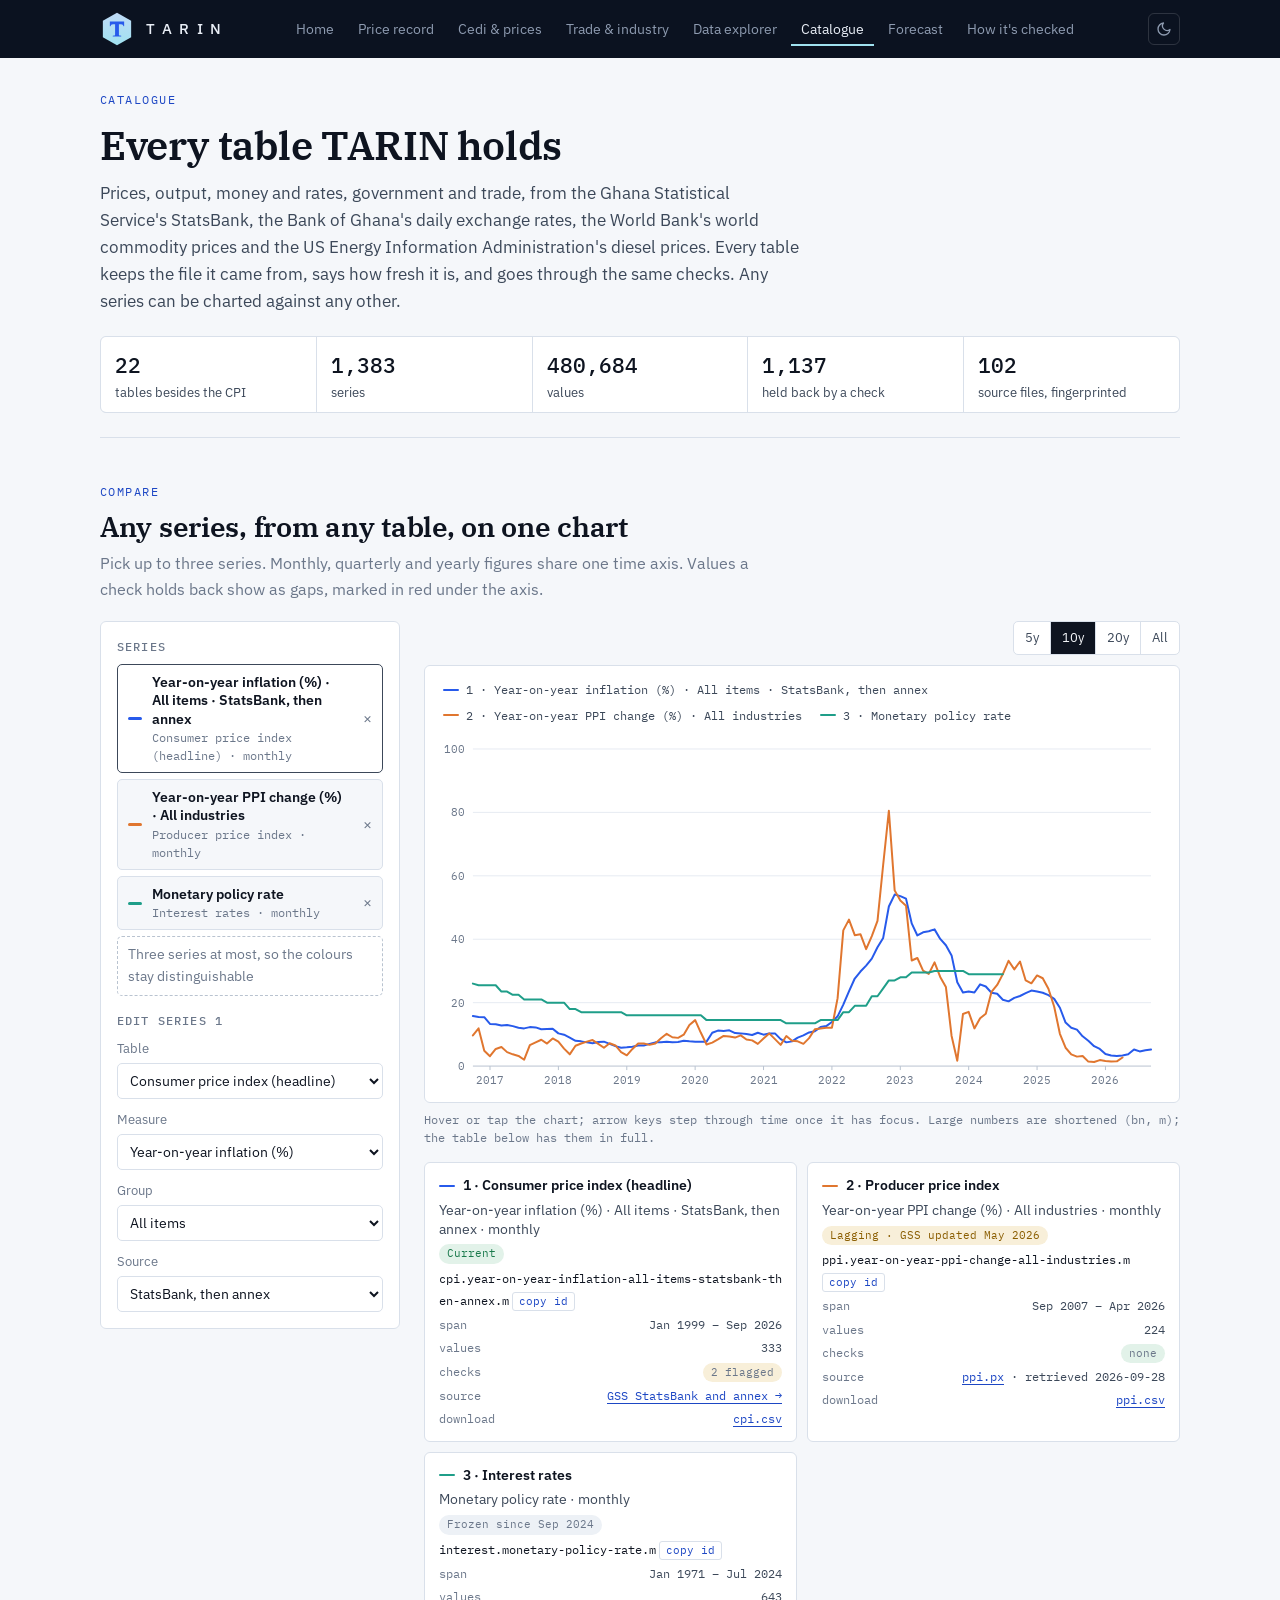
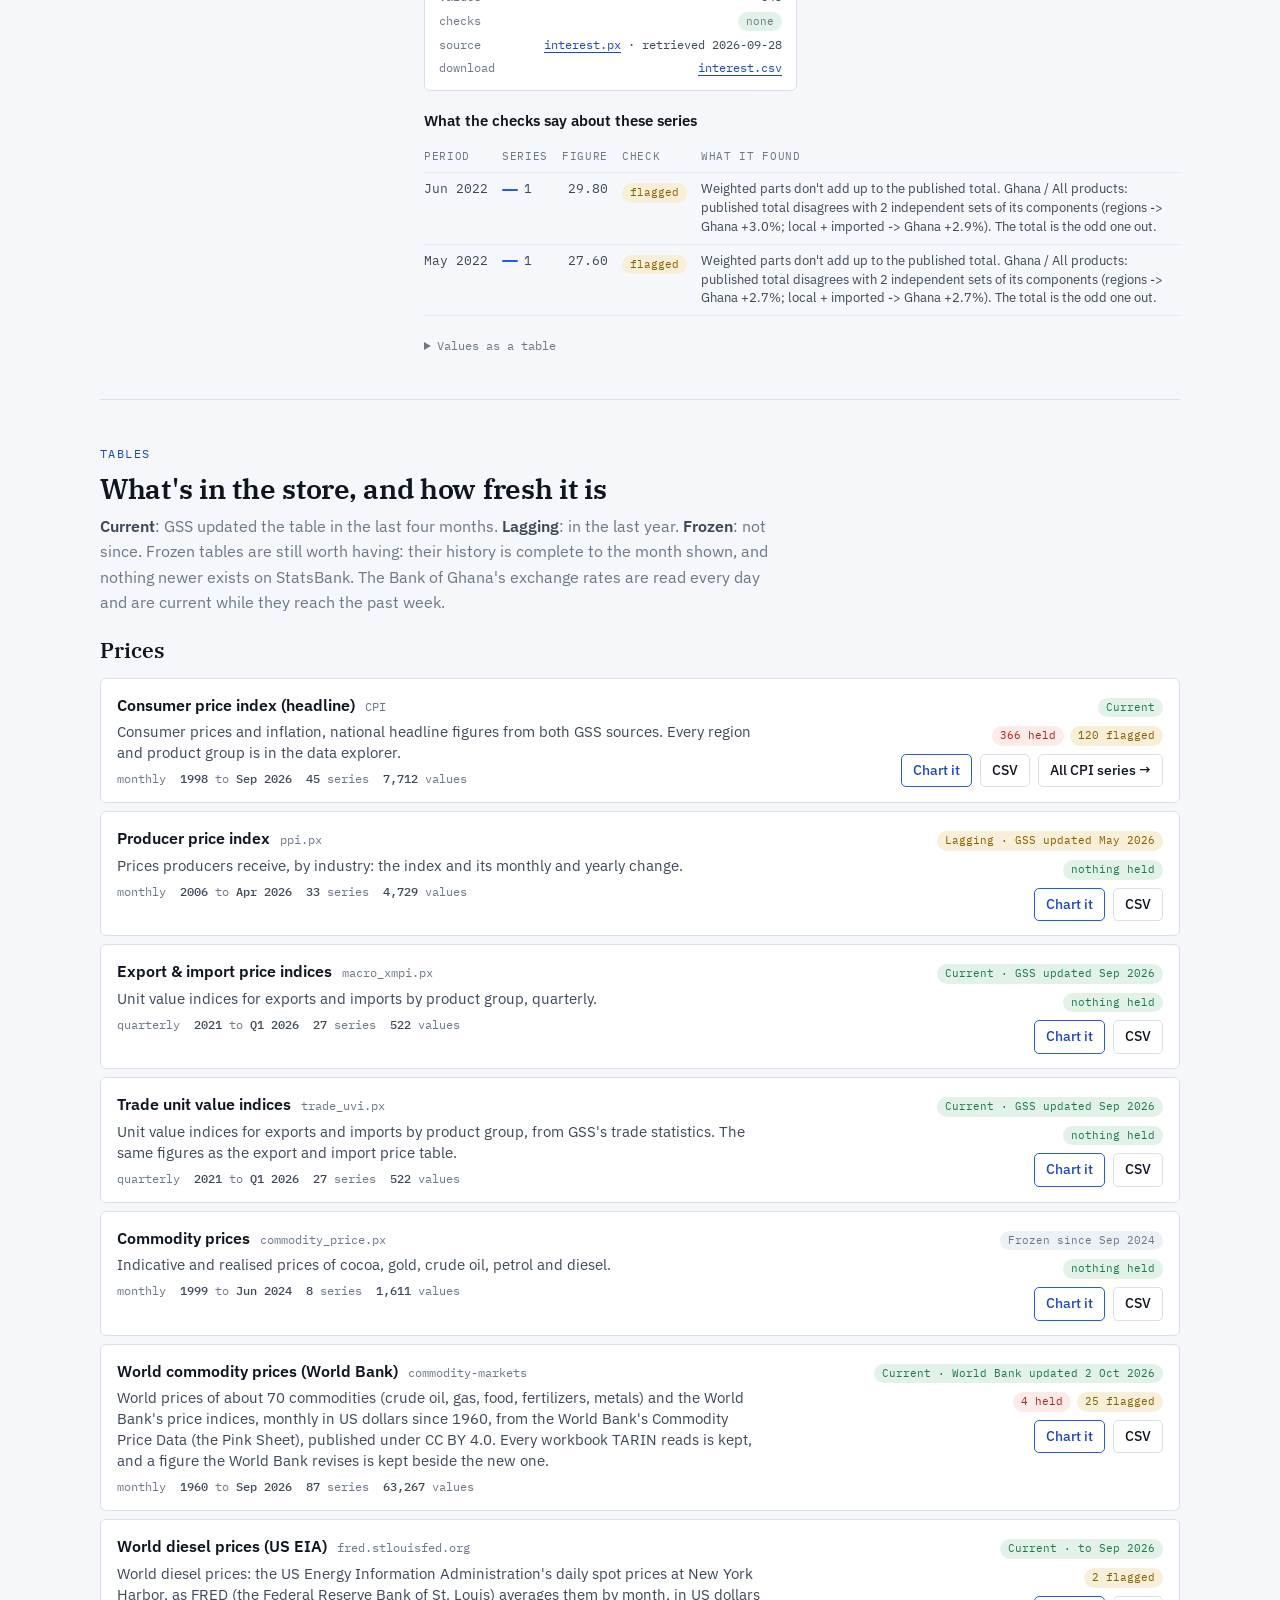
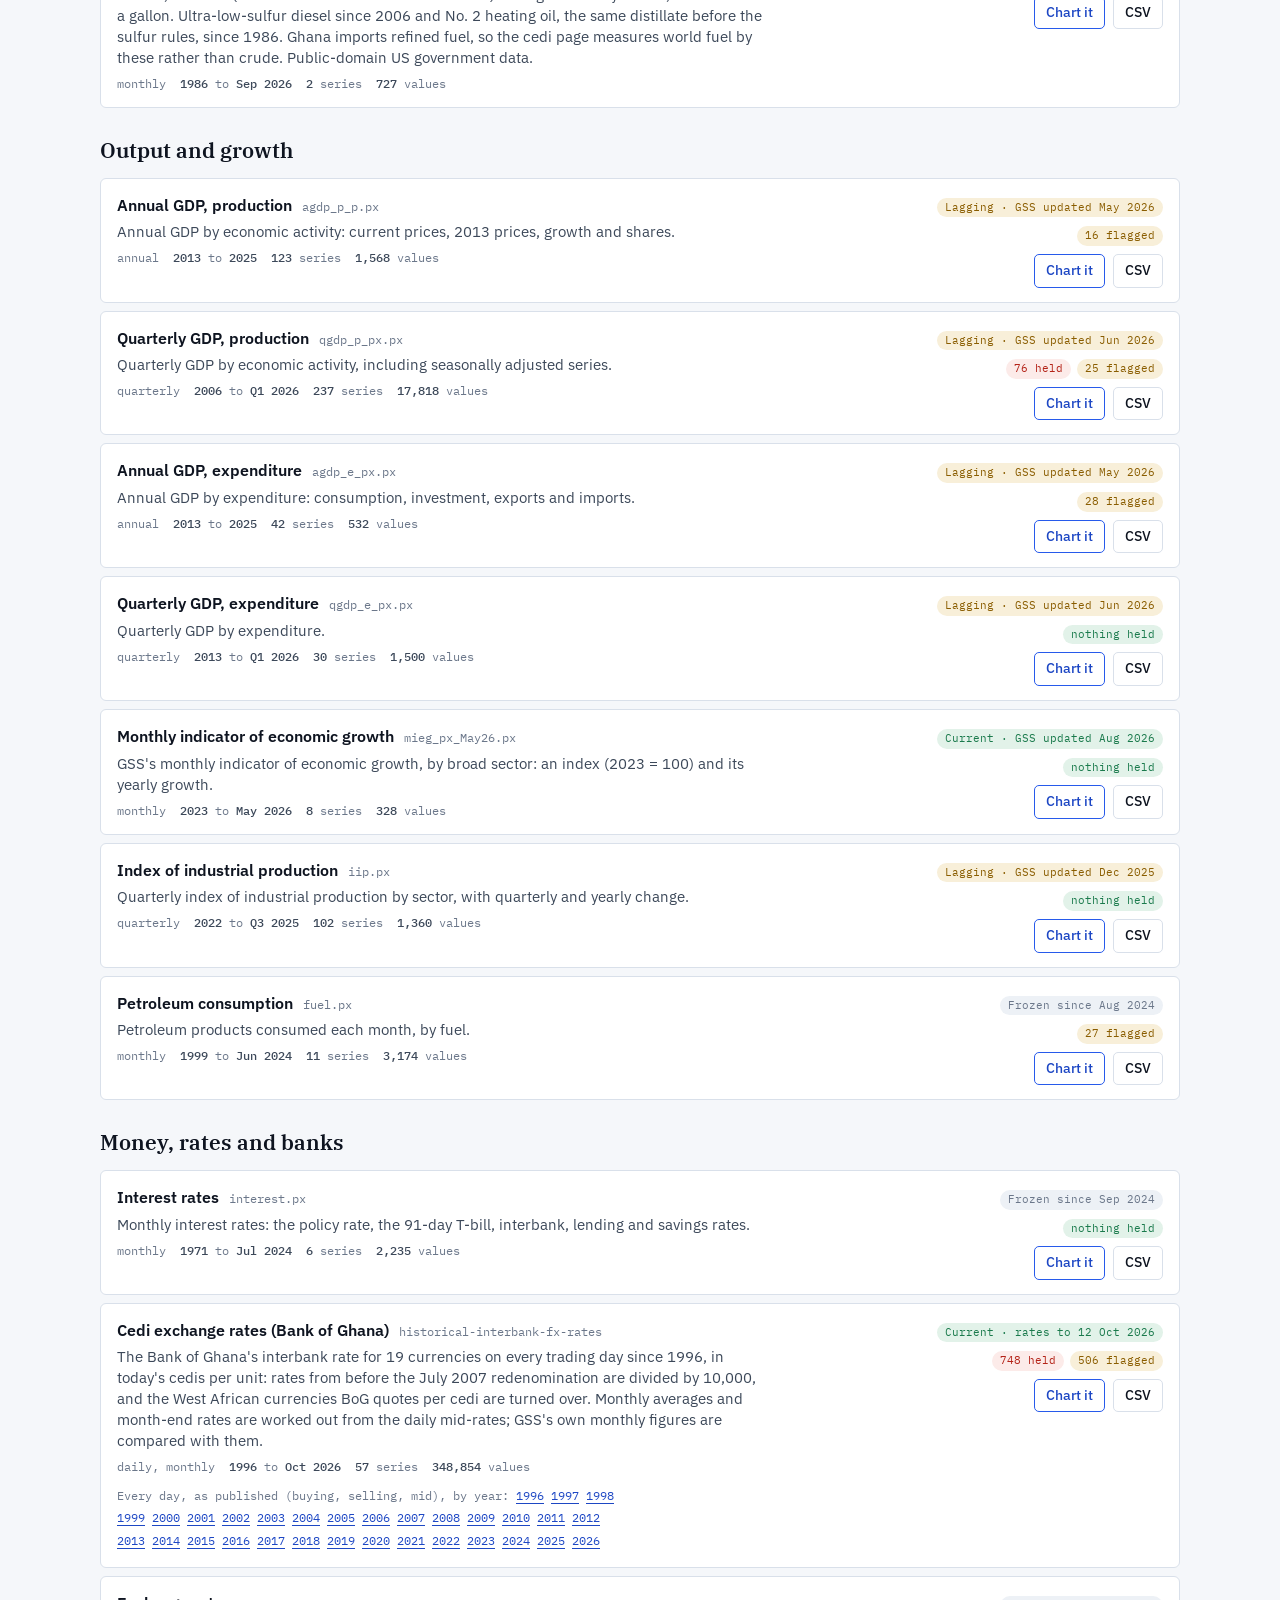
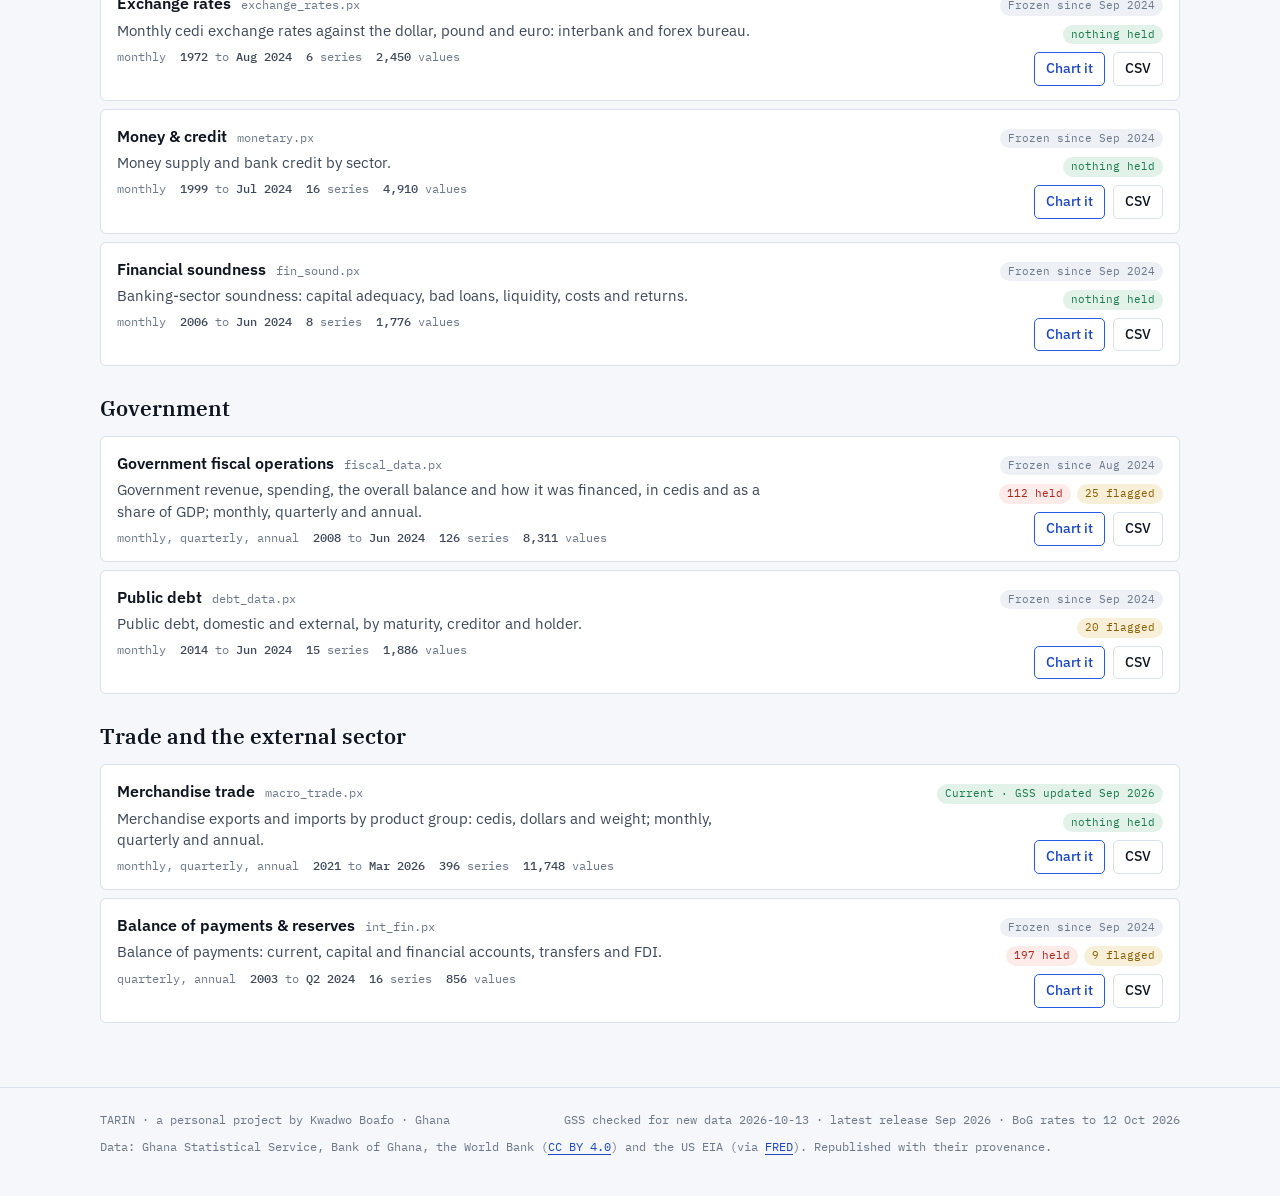
==== catalogue/index.html @ 5920587d "Data update: BoG exchange rates to 2026-10-12" ====
<!doctype html>
<html lang="en">
<head>
<meta charset="utf-8">
<meta name="viewport" content="width=device-width, initial-scale=1, viewport-fit=cover">
<title>Catalogue · TARIN</title>
<meta name="description" content="Every table TARIN holds from Ghana Statistical Service: prices, GDP, money and rates, government and trade. Each with its source file, freshness and checks, and any series comparable with any other.">
<meta property="og:type" content="website">
<meta property="og:site_name" content="TARIN">
<meta property="og:title" content="Catalogue · TARIN">
<meta property="og:description" content="Every table TARIN holds from Ghana Statistical Service: prices, GDP, money and rates, government and trade. Each with its source file, freshness and checks, and any series comparable with any other.">
<meta property="og:url" content="https://bboafo.github.io/tarin/catalogue/">
<meta property="og:image" content="https://bboafo.github.io/tarin/assets/og.png">
<meta property="og:image:width" content="1200">
<meta property="og:image:height" content="630">
<meta property="og:image:alt" content="TARIN: the checked record of Ghana's prices">
<meta name="twitter:card" content="summary_large_image">
<link rel="icon" href="../assets/favicon.svg" type="image/svg+xml">
<link rel="preconnect" href="https://fonts.googleapis.com">
<link rel="preconnect" href="https://fonts.gstatic.com" crossorigin>
<link rel="stylesheet" href="https://fonts.googleapis.com/css2?family=IBM+Plex+Mono:wght@400;500&family=IBM+Plex+Sans:wght@400;500;600&family=IBM+Plex+Serif:wght@500;600&display=swap">
<link rel="stylesheet" href="../assets/tarin.css?v=98c18b5686">
<script>try { var tt = localStorage.getItem("tarin-theme"); if (tt === "dark" || tt === "light") document.documentElement.setAttribute("data-theme", tt); } catch (e) {}</script>
<style>
.stats { display: grid; grid-template-columns: repeat(auto-fit, minmax(140px, 1fr)); gap: 1px; background: var(--rule); border: 1px solid var(--rule); border-radius: 6px; overflow: hidden; margin-top: 8px; }
.stats div { background: var(--surface); padding: 12px 14px 10px; display: grid; gap: 2px; align-content: start; }
.stats b { font-family: var(--f-mono); font-weight: 500; font-size: 21px; color: var(--ink); font-variant-numeric: tabular-nums; }
.stats span { font-size: 13px; color: var(--ink-2); line-height: 1.4; }

.x-layout { display: grid; grid-template-columns: 300px minmax(0, 1fr); gap: 24px; align-items: start; }
.panel { padding: 16px; display: grid; gap: 16px; position: sticky; top: 12px; }
.panel h3 { font-family: var(--f-mono); font-size: 11.5px; font-weight: 500; letter-spacing: 0.1em; text-transform: uppercase; color: var(--muted); }
.slots { display: grid; gap: 6px; }
.slot-row { display: grid; grid-template-columns: minmax(0, 1fr) auto; align-items: stretch; background: var(--paper);
  border: 1px solid var(--rule); border-radius: 5px; }
.slot-row.on { border-color: var(--ink-2); background: var(--surface); }
.slot { display: grid; grid-template-columns: 14px minmax(0, 1fr); gap: 10px; align-items: center; text-align: left;
  font: inherit; font-size: 13.5px; line-height: 1.35; color: var(--ink-2); background: none; border: 0;
  padding: 8px 4px 8px 10px; cursor: pointer; width: 100%; }
.slot[aria-pressed="true"] { color: var(--ink); }
.slot .sw { width: 14px; height: 3px; border-radius: 2px; }
.slot .nm b { display: block; font-weight: 600; color: var(--ink); overflow-wrap: anywhere; }
.slot .nm span { font-family: var(--f-mono); font-size: 11.5px; color: var(--muted); }
.slot-row .x { font: inherit; font-family: var(--f-mono); font-size: 15px; color: var(--muted); background: none; border: 0; padding: 0 10px; cursor: pointer; border-radius: 0 5px 5px 0; }
.slot-row .x:hover { background: var(--sunk); color: var(--ink); }
.add { font: inherit; font-size: 13.5px; color: var(--brand-ink); background: none; border: 1px dashed var(--axis); border-radius: 5px; padding: 7px 10px; cursor: pointer; text-align: left; width: 100%; margin-top: 6px; }
.add:disabled { color: var(--muted); cursor: default; }
.field { display: grid; gap: 5px; }
.field label, .field .lab { font-size: 12.5px; color: var(--muted); }
select { font: inherit; font-size: 14px; color: var(--ink); background: var(--surface); border: 1px solid var(--rule); border-radius: 5px; padding: 7px 8px; width: 100%; }
select:disabled { color: var(--ink-2); background: var(--sunk); }
.seg { display: inline-flex; flex-wrap: wrap; border: 1px solid var(--rule); border-radius: 5px; overflow: hidden; background: var(--surface); }
.seg button { font: inherit; font-size: 13px; color: var(--ink-2); background: none; border: 0; padding: 6px 11px; cursor: pointer; border-right: 1px solid var(--rule); }
.seg button:last-child, .seg button.end { border-right: 0; }
.field .seg { justify-self: start; }
.seg button[aria-pressed="true"] { background: var(--ink); color: var(--paper); }
.seg button:disabled { color: var(--axis); cursor: default; }
.toolbar { display: flex; flex-wrap: wrap; justify-content: space-between; gap: 10px 16px; align-items: center; margin-bottom: 10px; }
.toolbar .note { font-family: var(--f-mono); font-size: 12px; color: var(--muted); }
.info { display: grid; grid-template-columns: repeat(auto-fit, minmax(250px, 1fr)); gap: 10px; margin-top: 14px; }
.info .card { padding: 12px 14px; display: grid; gap: 4px; font-size: 13.5px; color: var(--ink-2); align-content: start; }
.info .card .top { display: flex; gap: 8px; align-items: center; }
.info .card .top b { color: var(--ink); font-weight: 600; }
.info .card .what { color: var(--ink-2); line-height: 1.4; }
.info .card code { font-size: 11.5px; color: var(--ink); word-break: break-all; }
.info .card .row { display: flex; justify-content: space-between; gap: 10px; font-family: var(--f-mono); font-size: 12px; }
.info .card .row span:first-child { color: var(--muted); white-space: nowrap; }
.info .card .row span:last-child { text-align: right; overflow-wrap: anywhere; }
.copy { font: inherit; font-family: var(--f-mono); font-size: 11px; color: var(--brand-ink); background: none; border: 1px solid var(--rule); border-radius: 3px; padding: 0 6px; cursor: pointer; }
.vals { margin-top: 16px; }
.vals td.st { white-space: normal; min-width: 200px; font-size: 13px; }
.vals .held-cell { color: var(--hold); }
.warn-note { margin-top: 8px; font-size: 13.5px; color: var(--warn); background: var(--warn-bg); border-radius: 5px; padding: 8px 12px; }
.found { margin-top: 18px; display: grid; gap: 8px; }
.found h3 { font-size: 15px; }
.found td.why { white-space: normal; min-width: 260px; font-size: 13px; line-height: 1.45; }
.more { font: inherit; font-size: 13.5px; color: var(--brand-ink); background: none; border: 0; padding: 4px 0; cursor: pointer; text-align: left; }

.group { display: grid; gap: 10px; }
.group + .group { margin-top: 26px; }
.group > h3 { font-family: var(--f-display); font-size: 21px; font-weight: 600; }
.tlist { display: grid; gap: 8px; }
.trow { display: grid; grid-template-columns: minmax(0, 1fr) auto; gap: 8px 22px; padding: 14px 16px; align-items: start; }
.trow .nm { display: flex; flex-wrap: wrap; align-items: baseline; gap: 4px 10px; }
.trow .nm b { font-size: 16px; font-weight: 600; color: var(--ink); }
.trow .nm code { font-size: 11.5px; color: var(--muted); }
.trow .about { color: var(--ink-2); font-size: 14.5px; line-height: 1.45; margin-top: 3px; max-width: 72ch; }
.trow .meta { font-family: var(--f-mono); font-size: 12px; color: var(--muted); margin-top: 6px; display: flex; flex-wrap: wrap; gap: 4px 14px; }
.trow .meta b { color: var(--ink-2); font-weight: 500; }
.trow .years { margin-top: 8px; font-family: var(--f-mono); font-size: 12px; line-height: 1.9; max-width: 72ch; }
.trow .years a { white-space: nowrap; }
.trow .side { display: grid; gap: 8px; justify-items: end; align-content: start; }
.trow .acts { display: flex; gap: 8px; flex-wrap: wrap; justify-content: flex-end; }
.btn-s { font: inherit; font-size: 13.5px; font-weight: 500; color: var(--ink); background: var(--surface); border: 1px solid var(--rule); border-radius: 5px; padding: 5px 11px; cursor: pointer; text-decoration: none; white-space: nowrap; }
.btn-s:hover { border-color: var(--axis); color: var(--ink); }
.btn-s.primary { color: var(--brand-ink); border-color: var(--brand); }
.checks-line { display: flex; flex-wrap: wrap; gap: 6px; justify-content: flex-end; }

@media (max-width: 600px) {
  .stats { grid-template-columns: repeat(2, minmax(0, 1fr)); }
  .stats div:last-child:nth-child(odd) { grid-column: 1 / -1; }
  /* the checks list as stacked rows: period, series, figure and verdict, then the words */
  #t-found thead { display: none; }
  #t-found tr { display: grid; grid-template-columns: auto auto minmax(0, 1fr) auto; gap: 4px 12px; align-items: center;
    padding: 10px 0; border-bottom: 1px solid var(--grid); }
  #t-found td { border: 0; padding: 0; }
  #t-found td.why { grid-column: 1 / -1; min-width: 0; }
}
@media (max-width: 860px) {
  .x-layout { grid-template-columns: 1fr; }
  .panel { position: static; }
  .trow { grid-template-columns: 1fr; }
  .trow .side { justify-items: start; }
  .trow .acts, .checks-line { justify-content: flex-start; }
}
</style>
</head>
<body data-root="../" data-page="catalogue">

<header class="band">
  <div class="wrap">
    <a class="brand" href="../index.html" aria-label="TARIN home"><img src="../assets/logo.svg" alt=""><span class="word">TARIN</span></a>
    <nav class="main" aria-label="Main">
      <a href="../index.html">Home</a>
      <a href="../price-record/index.html">Price record</a>
      <a href="../cedi/index.html">Cedi &amp; prices</a>
      <a href="../trade/index.html">Trade &amp; industry</a>
      <a href="../explorer/index.html">Data explorer</a>
      <a href="index.html" aria-current="page">Catalogue</a>
      <a href="../forecast/index.html">Forecast</a>
      <a href="../checks/index.html">How it's checked</a>
    </nav>
  </div>
</header>

<main class="wrap">
  <div class="page-head" style="padding-block:32px 24px">
    <span class="eyebrow">Catalogue</span>
    <h1>Every table TARIN holds</h1>
    <p class="lede" id="c-lede">Prices, output, money and rates, government and trade, from the Ghana Statistical Service's StatsBank, the Bank of Ghana's daily exchange rates, the World Bank's world commodity prices and the US Energy Information Administration's diesel prices. Every table keeps the file it came from, says how fresh it is, and goes through the same checks. Any series can be charted against any other.</p>
    <div class="stats" id="c-stats">
      <div><b data-k="all_tables">–</b><span>tables besides the CPI</span></div>
      <div><b data-k="series">–</b><span>series</span></div>
      <div><b data-k="values">–</b><span>values</span></div>
      <div><b data-k="held">–</b><span>held back by a check</span></div>
      <div><b data-k="files">–</b><span>source files, fingerprinted</span></div>
    </div>
  </div>

  <section class="block" id="compare" aria-labelledby="h-compare">
    <div class="read">
      <span class="eyebrow">Compare</span>
      <h2 id="h-compare" style="margin-top:6px">Any series, from any table, on one chart</h2>
      <p class="muted" style="margin-top:8px">Pick up to three series. Monthly, quarterly and yearly figures share one time axis. Values a check holds back show as gaps, marked in red under the axis.</p>
    </div>
    <div class="x-layout">
      <aside class="panel card" aria-label="Choose series">
        <div>
          <h3>Series</h3>
          <div class="slots" id="slots" role="group" aria-label="Series on the chart" style="margin-top:8px"></div>
          <button class="add" id="add" type="button">+ Add a series to compare</button>
        </div>
        <div>
          <h3 id="edit-h">Edit series 1</h3>
          <div style="display:grid;gap:10px;margin-top:8px">
            <div class="field"><label for="f-table">Table</label><select id="f-table"></select></div>
            <div id="f-dims" style="display:grid;gap:10px"></div>
            <div class="field" id="f-freq-w"><span class="lab">Frequency</span>
              <div class="seg" id="f-freq" role="group" aria-label="Frequency">
                <button type="button" data-v="d">Daily</button><button type="button" data-v="m">Monthly</button><button type="button" data-v="q">Quarterly</button><button type="button" data-v="a">Annual</button>
              </div>
            </div>
          </div>
        </div>
      </aside>

      <div>
        <div class="toolbar">
          <span class="note" id="c-grid"></span>
          <div class="seg" id="f-range" role="group" aria-label="Time range">
            <button type="button" data-v="5">5y</button><button type="button" data-v="10">10y</button><button type="button" data-v="20">20y</button><button type="button" data-v="0">All</button>
          </div>
        </div>
        <div class="chart" id="c-x">
          <div class="legend" id="x-legend"></div>
        </div>
        <div class="warn-note" id="c-units" hidden></div>
        <p class="caption" style="margin-top:8px" id="x-cap">Hover or tap the chart; arrow keys step through time once it has focus. Large numbers are shortened (bn, m); the table below has them in full.</p>
        <div class="info" id="info"></div>
        <div class="found" id="found" hidden>
          <h3>What the checks say about these series</h3>
          <div class="tbl-wrap"><table class="data" id="t-found"></table></div>
          <button class="more" id="found-more" type="button" hidden></button>
        </div>
        <details class="vals" id="vals">
          <summary>Values as a table</summary>
          <div class="tbl-wrap"><table class="data" id="t-vals"></table></div>
        </details>
      </div>
    </div>
  </section>

  <section class="block" id="tables" aria-labelledby="h-tables">
    <div class="read">
      <span class="eyebrow">Tables</span>
      <h2 id="h-tables" style="margin-top:6px">What's in the store, and how fresh it is</h2>
      <p class="muted" style="margin-top:8px"><b style="color:var(--ink-2);font-weight:600">Current</b>: GSS updated the table in the last four months. <b style="color:var(--ink-2);font-weight:600">Lagging</b>: in the last year. <b style="color:var(--ink-2);font-weight:600">Frozen</b>: not since. Frozen tables are still worth having: their history is complete to the month shown, and nothing newer exists on StatsBank. The Bank of Ghana's exchange rates are read every day and are current while they reach the past week.</p>
    </div>
    <div id="groups"></div>
  </section>
</main>

<footer class="site">
  <div class="wrap">
    <span>TARIN · a personal project by Kwadwo Boafo · Ghana</span>
    <span id="site-status" hidden></span>
    <span>Data: Ghana Statistical Service, Bank of Ghana, the World Bank (<a href="https://creativecommons.org/licenses/by/4.0/">CC BY 4.0</a>) and the US EIA (via <a href="https://fred.stlouisfed.org/">FRED</a>). Republished with their provenance.</span>
  </div>
</footer>

<script src="../assets/tarin.js?v=d6756e75d6"></script>
<script>
(function () {
  "use strict";
  var T = window.TARIN;
  var COLORS = ["var(--s1)", "var(--s2)", "var(--s3)"];
  var FREQ_NAME = { d: "daily", m: "monthly", q: "quarterly", a: "annual" };
  var FREQ_ORDER = "dmqa";
  var C, byId = {}, lookup = {}, files = {};
  var state = { slots: [], active: 0, range: 10 };

  /* ---------- catalogue model ---------- */
  function tbl(k) { return C.tables[k]; }
  function rowKey(t, dims, f) { return t + "|" + dims.join(",") + "|" + f; }
  function seriesOf(slot) { return lookup[rowKey(slot.t, slot.dims, slot.f)]; }
  function load(t) {
    if (!files[t]) files[t] = T.json("data/tables/" + t + ".json");
    return files[t];
  }
  function dimValue(t, j, idx) { return tbl(t).dims[j][1][idx]; }
  // cascading options: values of dimension j that exist with the choices made above it
  function options(slot, j) {
    var seen = {}, out = [];
    tbl(slot.t).series.forEach(function (r) {
      for (var i = 0; i < j; i++) if (r[2][i] !== slot.dims[i]) return;
      if (!seen[r[2][j]]) { seen[r[2][j]] = 1; out.push(r[2][j]); }
    });
    return out.sort(function (a, b) { return a - b; });
  }
  function freqOptions(slot) {
    var seen = {};
    tbl(slot.t).series.forEach(function (r) { if (r[2].join(",") === slot.dims.join(",")) seen[r[1]] = 1; });
    return FREQ_ORDER.split("").filter(function (f) { return seen[f]; });
  }
  function normalise(slot) {
    var D = tbl(slot.t).dims;
    for (var j = 0; j < D.length; j++) {
      var o = options(slot, j);
      if (o.indexOf(slot.dims[j]) < 0) slot.dims[j] = o[0];
    }
    var fo = freqOptions(slot);
    if (fo.indexOf(slot.f) < 0) slot.f = fo[0];
    return slot;
  }
  function slotFor(id) { var r = byId[id]; return r ? { t: r.t, dims: r.row[2].slice(), f: r.row[1] } : null; }
  function firstSlot(t) { var r = tbl(t).series[0]; return { t: t, dims: r[2].slice(), f: r[1] }; }
  function findSlot(t, want) {
    // a slot from dimension values by name; null if the table lacks them
    var D = tbl(t).dims, dims = [];
    for (var j = 0; j < D.length; j++) {
      var i = D[j][1].indexOf(want[D[j][0]]);
      if (i < 0) return null;
      dims.push(i);
    }
    var s = normalise({ t: t, dims: dims, f: "m" });
    return seriesOf(s) ? s : null;
  }
  function describe(slot) {
    var D = tbl(slot.t).dims;
    var bits = slot.dims.map(function (v, j) { return D[j][1][v]; });
    if (D.length > 1 && D[0][0] === "Unit") bits.push(bits.shift());
    return { title: bits.join(" · "), sub: tbl(slot.t).name + " · " + FREQ_NAME[slot.f] };
  }
  function kind(slot) {
    var s = describe(slot).title;
    return /%|\(p\.p\.\)|ratio|return on|share|(lending|deposits?|reference|policy|weighted average) rate|bill rate/i.test(s)
      ? "a percentage or rate" : "a level";
  }

  /* ---------- controls ---------- */
  function segSet(host, v, enabled, offered) {
    Array.prototype.forEach.call(host.querySelectorAll("button"), function (b) {
      var bv = b.getAttribute("data-v");
      b.setAttribute("aria-pressed", bv === String(v) ? "true" : "false");
      if (enabled) b.disabled = !enabled(bv);
      if (offered) b.hidden = offered.indexOf(bv) < 0;      // only the frequencies this table has
    });
    var shown = Array.prototype.filter.call(host.querySelectorAll("button"), function (b) { return !b.hidden; });
    shown.forEach(function (b, i) { b.classList.toggle("end", i === shown.length - 1); });
  }
  function fillTables(sel, value) {
    sel.innerHTML = "";
    C.groups.forEach(function (g) {
      var og = document.createElement("optgroup"); og.label = g[1];
      g[2].forEach(function (k) {
        var op = document.createElement("option"); op.value = k; op.textContent = tbl(k).name;
        if (k === value) op.selected = true; og.appendChild(op);
      });
      sel.appendChild(og);
    });
  }
  function renderControls() {
    var slot = state.slots[state.active];
    document.getElementById("edit-h").textContent = "Edit series " + (state.active + 1);
    fillTables(document.getElementById("f-table"), slot.t);
    var host = document.getElementById("f-dims"); host.innerHTML = "";
    tbl(slot.t).dims.forEach(function (d, j) {
      var w = document.createElement("div"); w.className = "field";
      var id = "f-dim-" + j;
      w.innerHTML = '<label></label><select></select>';
      w.firstChild.textContent = d[0]; w.firstChild.setAttribute("for", id);
      var sel = w.lastChild; sel.id = id;
      var opts = options(slot, j);
      opts.forEach(function (v) {
        var op = document.createElement("option"); op.value = v; op.textContent = d[1][v];
        if (v === slot.dims[j]) op.selected = true; sel.appendChild(op);
      });
      sel.disabled = opts.length < 2;
      sel.addEventListener("change", function () {
        slot.dims[j] = +sel.value; normalise(slot); update();
      });
      host.appendChild(w);
    });
    var fo = freqOptions(slot);
    segSet(document.getElementById("f-freq"), slot.f, function (v) { return fo.indexOf(v) >= 0; }, tbl(slot.t).freqs);
    document.getElementById("f-freq-w").hidden = tbl(slot.t).freqs.length < 2;
    segSet(document.getElementById("f-range"), state.range);
    var sh = document.getElementById("slots"); sh.innerHTML = "";
    state.slots.forEach(function (s, i) {
      var d = describe(s);
      var row = document.createElement("div"); row.className = "slot-row" + (i === state.active ? " on" : "");
      var b = document.createElement("button"); b.type = "button"; b.className = "slot";
      b.setAttribute("aria-pressed", i === state.active ? "true" : "false");
      b.innerHTML = '<i class="sw"></i><span class="nm"><b></b><span></span></span>';
      b.querySelector(".sw").style.background = COLORS[i];
      b.querySelector("b").textContent = d.title;
      b.querySelector(".nm span").textContent = d.sub;
      b.setAttribute("aria-label", "Series " + (i + 1) + ": " + d.title + ", " + d.sub + ". Edit");
      b.addEventListener("click", function () { state.active = i; update(); });
      row.appendChild(b);
      if (state.slots.length > 1) {
        var x = document.createElement("button"); x.type = "button"; x.className = "x"; x.textContent = "×";
        x.setAttribute("aria-label", "Remove series " + (i + 1));
        x.addEventListener("click", function () { state.slots.splice(i, 1); state.active = Math.min(state.active, state.slots.length - 1); update(); });
        row.appendChild(x);
      }
      sh.appendChild(row);
    });
    var add = document.getElementById("add");
    add.disabled = state.slots.length >= 3;
    add.textContent = state.slots.length >= 3 ? "Three series at most, so the colours stay distinguishable" : "+ Add a series to compare";
  }

  /* ---------- time helpers ---------- */
  // where a period sits on a finer axis: the middle of its span (a quarter at its middle month, a year at July;
  // on a daily axis, a month at its 15th)
  function onGrid(p, g) {
    var f = T.freqOf(p), y = +p.slice(0, 4);
    if (f === g) return T.pIndex(p);
    if (g === "d") {
      var mo = f === "m" ? +p.slice(5, 7) : f === "q" ? (+p.slice(6) - 1) * 3 + 2 : 7;
      return T.pIndex(y + "-" + String(mo).padStart(2, "0") + (f === "a" ? "-01" : "-15"));
    }
    if (g === "m") return f === "q" ? y * 12 + (+p.slice(6) - 1) * 3 + 1 : y * 12 + 6;
    return y * 4 + 2;                                    // a year on a quarterly axis
  }
  // the period of frequency f that contains grid period gp
  function containing(gp, f) {
    var g = T.freqOf(gp);
    if (f === g) return gp;
    if (f === "a") return gp.slice(0, 4);
    if (f === "m") return gp.slice(0, 7);                // a day's month
    return gp.slice(0, 4) + "-Q" + (Math.floor((+gp.slice(5, 7) - 1) / 3) + 1);   // a month's (or day's) quarter
  }
  function when(p) {   // a sortable position in time, in years
    var f = T.freqOf(p), y = +p.slice(0, 4);
    if (f === "d") return y + (T.pIndex(p) - T.pIndex(y + "-01-01") + 0.5) / 365.25;
    return f === "m" ? y + (+p.slice(5, 7) - 0.5) / 12 : f === "q" ? y + (+p.slice(6) - 0.5) / 4 : y + 0.5;
  }

  /* ---------- chart, info, checks, table ---------- */
  var FMT = function (v) { return T.compact(v); };
  function draw() {
    var live = state.slots.map(function (s, i) { var r = seriesOf(s); return r ? { r: r, i: i, slot: s } : null; }).filter(Boolean);
    var host = document.getElementById("c-x");
    var legend = document.getElementById("x-legend"); legend.innerHTML = "";
    if (!live.length) { var o = host.querySelector("svg"); if (o) o.remove(); return; }
    Promise.all(live.map(function (l) { return load(l.slot.t); })).then(function (fs) {
      var g = live.map(function (l) { return l.slot.f; }).sort(function (a, b) { return FREQ_ORDER.indexOf(a) - FREQ_ORDER.indexOf(b); })[0];
      var per = T.perYear[g];
      var S = live.map(function (l, j) {
        var b = fs[j].s[l.r.id], k0 = T.pIndex(b[0]);
        var periods = b[1].map(function (_, i) { return T.pAt(l.slot.f, k0 + i); });
        var at = {}; periods.forEach(function (p, i) { at[p] = i; });
        return { l: l, b: b, why: fs[j].why[l.r.id] || {}, periods: periods, at: at };
      });
      var first = Math.min.apply(null, S.map(function (s) { return onGrid(s.periods[0], g); }));
      var last = Math.max.apply(null, S.map(function (s) { return onGrid(s.periods[s.periods.length - 1], g); }));
      if (state.range) first = Math.max(first, last - state.range * per + 1);
      var labels = []; for (var k = first; k <= last; k++) labels.push(T.pAt(g, k));
      var anyHeld = false;
      var series = S.map(function (s) {
        var vals = labels.map(function () { return null; }), held = {}, breaks = {};
        s.periods.forEach(function (p, i) {
          var gi = onGrid(p, g) - first;
          if (gi < 0 || gi >= labels.length) return;
          vals[gi] = s.b[1][i];
          if (s.b[2][i]) { held[gi] = s.b[2][i]; anyHeld = true; }
          if (s.b[1][i] == null && (s.l.slot.f !== "d" || s.b[2][i])) breaks[gi] = true;
        });
        var coarse = s.l.slot.f !== g;
        var d = describe(s.l.slot);
        var sp = document.createElement("span");
        sp.innerHTML = '<i class="key-line"></i>'; sp.firstChild.style.background = COLORS[s.l.i];
        sp.appendChild(document.createTextNode((s.l.i + 1) + " · " + d.title + (coarse ? " (" + FREQ_NAME[s.l.slot.f] + ")" : "")));
        legend.appendChild(sp);
        return { values: vals, color: COLORS[s.l.i], name: String(s.l.i + 1), held: held, connect: coarse || s.l.slot.f === "d",
                 breaks: breaks, dots: coarse || s.l.slot.f === "a", src: s };
      });
      if (anyHeld) { var hs = document.createElement("span"); hs.innerHTML = '<i class="key-held"></i>Held by a check'; legend.appendChild(hs); }
      document.getElementById("c-grid").textContent = live.length > 1 && series.some(function (s) { return s.connect; })
        ? "Shown on a " + FREQ_NAME[g] + " axis; coarser series are dots joined by lines" : "";
      T.lineChart(host, {
        labels: labels, series: series, height: 360, rules: C.rules,
        yFmt: function (v) {
          if (Math.abs(v) >= 1e6) return T.compact(v).replace(/\.(\d*?)0+(?=bn|m)/, function (m0, d) { return d ? "." + d : ""; });
          var d = 0; while (d < 6 && Math.abs(v * Math.pow(10, d) - Math.round(v * Math.pow(10, d))) > 1e-7) d++;
          return T.fmt(v, d);          // as many decimals as the tick needs (0.005 on a yen chart)
        },
        fmt: FMT,
        aria: series.map(function (s) { return describe(s.src.l.slot).title; }).join(", and "),
        tipRows: function (i) {
          return series.map(function (s) {
            var p = containing(labels[i], s.src.l.slot.f), idx = p in s.src.at ? s.src.at[p] : -1;
            var v = idx >= 0 ? s.src.b[1][idx] : null, h = idx >= 0 ? s.src.b[2][idx] : null;
            var tag = p !== labels[i] ? " (" + T.periodLabel(p) + ")" : "";
            return { color: s.color, name: s.name + tag, value: h ? "held" : T.compact(v),
                     note: h ? h.map(function (r) { return C.rules[r] || r; }).join("; ") : null };
          });
        }
      });
      var kinds = {}; live.forEach(function (l) { kinds[kind(l.slot)] = 1; });
      var un = document.getElementById("c-units");
      un.hidden = Object.keys(kinds).length < 2;
      un.textContent = "These series measure different kinds of thing (levels and rates) on one axis: compare their timing and shape, not their heights.";
      info(live); found(S, labels); table(S, labels);
      location.replace("#" + live.map(function (l) { return l.r.id; }).join("~"));
    }).catch(function (e) { T.fail(host, e); });
  }

  function statusPill(t) {
    var x = tbl(t), s = x.source.updated;
    if (t === "cpi") return '<span class="pill ok">Current</span>';
    if (x.source.publisher === "World Bank") {
      var wd = s ? T.dayLabel(s.slice(0, 10)) : "unknown";
      return x.status === "current" ? '<span class="pill ok">Current · World Bank updated ' + wd + "</span>"
        : '<span class="pill warn">Behind · World Bank updated ' + wd + "</span>";
    }
    if (x.source.publisher && x.source.publisher.indexOf("Energy Information") >= 0) {
      var fm = s ? T.monthLabel(s.slice(0, 7)) : "unknown";
      return x.status === "current" ? '<span class="pill ok">Current · to ' + fm + "</span>"
        : '<span class="pill warn">Behind · to ' + fm + "</span>";
    }
    if (x.source.publisher === "BoG") {
      var to = s ? T.dayLabel(s) : "unknown";
      return x.status === "current" ? '<span class="pill ok">Current · rates to ' + to + "</span>"
        : '<span class="pill warn">Behind · rates to ' + to + "</span>";
    }
    var when = s ? T.monthLabel(s.slice(0, 7)) : "unknown";
    if (x.status === "current") return '<span class="pill ok">Current · GSS updated ' + when + "</span>";
    if (x.status === "lagging") return '<span class="pill warn">Lagging · GSS updated ' + when + "</span>";
    return '<span class="pill idle">Frozen since ' + when + "</span>";
  }
  function spanText(a, b) { return T.periodLabel(a) + " – " + T.periodLabel(b); }

  function info(live) {
    var host = document.getElementById("info"); host.innerHTML = "";
    live.forEach(function (l) {
      var r = l.r.row, x = tbl(l.slot.t), d = describe(l.slot), src = x.source;
      var c = document.createElement("div"); c.className = "card";
      c.innerHTML = '<div class="top"><i class="key-line"></i><b></b></div><div class="what"></div><div class="st"></div>' +
        '<div><code></code> <button class="copy" type="button">copy id</button></div>' +
        '<div class="row"><span>span</span><span></span></div>' +
        '<div class="row"><span>values</span><span></span></div>' +
        '<div class="row"><span>checks</span><span></span></div>' +
        '<div class="row"><span>source</span><span></span></div>' +
        '<div class="row"><span>download</span><span><a></a></span></div>';
      c.querySelector(".key-line").style.background = COLORS[l.i];
      c.querySelector("b").textContent = (l.i + 1) + " · " + x.name;
      c.querySelector(".what").textContent = d.title + " · " + FREQ_NAME[l.slot.f];
      c.querySelector(".st").innerHTML = statusPill(l.slot.t);
      c.querySelector("code").textContent = l.r.id;
      var rows = c.querySelectorAll(".row span:last-child");
      rows[0].textContent = spanText(r[4], r[5]);
      rows[1].textContent = T.int(r[6]);
      rows[2].innerHTML = r[7] ? '<span class="pill hold">' + T.int(r[7]) + " held</span>" + (r[8] ? ' <span class="pill warn">' + T.int(r[8]) + " flagged</span>" : "")
        : r[8] ? '<span class="pill warn">' + T.int(r[8]) + " flagged</span>" : '<span class="pill ok">none</span>';
      if (l.slot.t === "cpi") {
        rows[3].innerHTML = '<a href="../explorer/index.html">GSS StatsBank and annex →</a>';
      } else if (src.api) {
        var a = document.createElement("a"); a.href = src.api; a.target = "_blank"; a.rel = "noopener";
        a.textContent = (src.path || "").split("/").pop();
        rows[3].appendChild(a);
        rows[3].appendChild(document.createTextNode(" · retrieved " + (src.retrieved || "").slice(0, 10)));
        rows[3].title = "SHA-256 of the latest response: " + src.sha256;
      }
      var dl = c.querySelector(".row:last-child a"); dl.href = T.ROOT + "data/csv/tables/" + l.slot.t + ".csv";
      dl.setAttribute("download", ""); dl.textContent = l.slot.t + ".csv";
      (x.daily_csv || []).slice(-3).reverse().forEach(function (y) {      // every day, buying and selling too
        var ya = document.createElement("a"); ya.href = T.ROOT + y[1]; ya.setAttribute("download", ""); ya.textContent = y[0];
        dl.parentNode.appendChild(document.createTextNode(" · ")); dl.parentNode.appendChild(ya);
      });
      if (x.daily_csv) { var all = document.createElement("a"); all.href = "#t-" + l.slot.t; all.textContent = "all years";
        dl.parentNode.appendChild(document.createTextNode(" · ")); dl.parentNode.appendChild(all); }
      c.querySelector(".copy").addEventListener("click", function (ev) {
        var btn = ev.currentTarget;
        (navigator.clipboard ? navigator.clipboard.writeText(l.r.id) : Promise.reject()).then(function () { btn.textContent = "copied"; },
          function () { var rg = document.createRange(); rg.selectNodeContents(c.querySelector("code")); var s = getSelection(); s.removeAllRanges(); s.addRange(rg); });
      });
      host.appendChild(c);
    });
  }

  var FOUND_LIMIT = 12, foundAll = false;
  function found(S, labels) {
    var t0 = when(labels[0]) - 0.5, rows = [];
    S.forEach(function (s) {
      Object.keys(s.why).forEach(function (i) {
        var p = s.periods[+i];
        if (!p || when(p) < t0) return;
        s.why[i].forEach(function (w) { rows.push({ s: s, p: p, w: w }); });
      });
    });
    rows.sort(function (a, b) { return when(b.p) - when(a.p) || (a.w[1] === "hold" ? -1 : 1); });
    if (!foundAll) {
      // many values caught by the same check in one series: one row, with the latest case in full
      var groups = {}, order = [];
      rows.forEach(function (x) {
        var k = x.s.l.i + "|" + x.w[0] + "|" + x.w[1];
        if (!groups[k]) { groups[k] = []; order.push(k); }
        groups[k].push(x);
      });
      rows = order.map(function (k) {
        var g = groups[k];
        if (g.length < 4) return g;
        var x = Object.assign({}, g[0]);
        x.many = g.length; x.from = g[g.length - 1].p;
        return [x];
      }).reduce(function (a, b) { return a.concat(b); }, []);
      rows.sort(function (a, b) { return when(b.p) - when(a.p) || (a.w[1] === "hold" ? -1 : 1); });
    }
    var box = document.getElementById("found"), t = document.getElementById("t-found"), more = document.getElementById("found-more");
    box.hidden = !rows.length;
    if (!rows.length) return;
    var shown = foundAll ? rows : rows.slice(0, FOUND_LIMIT);
    t.innerHTML = "<thead><tr><th>Period</th><th>Series</th><th class='r'>Figure</th><th>Check</th><th>What it found</th></tr></thead>";
    var tb = document.createElement("tbody");
    shown.forEach(function (x) {
      var tr = document.createElement("tr");
      tr.innerHTML = "<td class='m'></td><td class='m'></td><td class='r m'></td><td></td><td class='why'></td>";
      tr.children[0].textContent = x.many ? T.periodLabel(x.from) + " – " + T.periodLabel(x.p) : T.periodLabel(x.p);
      tr.children[1].innerHTML = '<i class="key-line" style="background:' + COLORS[x.s.l.i] + ';margin-right:6px;vertical-align:middle"></i>' + (x.s.l.i + 1);
      tr.children[2].textContent = T.compact(x.w[3]);
      tr.children[3].innerHTML = '<span class="pill ' + x.w[1] + '">' + (x.many ? x.many + " " : "") + (x.w[1] === "hold" ? "held" : "flagged") + "</span>";
      tr.children[3].title = x.w[0];
      tr.children[4].textContent = (C.rules[x.w[0]] || x.w[0]) + ". " + (x.many ? "The latest, in full: " : "") + x.w[2];
      tb.appendChild(tr);
    });
    t.appendChild(tb);
    var total = S.reduce(function (n, s) {
      return n + Object.keys(s.why).reduce(function (m, i) { var p = s.periods[+i]; return m + (p && when(p) >= t0 ? s.why[i].length : 0); }, 0);
    }, 0);
    more.hidden = !foundAll && total <= shown.length;
    more.textContent = foundAll ? "Group them again" : "Show each of the " + total + " one by one";
  }

  function table(S, labels) {
    var t0 = when(labels[0]) - 0.5, all = {};
    S.forEach(function (s) { s.periods.forEach(function (p) { if (when(p) >= t0) all[p] = 1; }); });
    var ps = Object.keys(all).sort(function (a, b) { return when(b) - when(a); });
    var head = "<thead><tr><th>Period</th>" + S.map(function (s) { return '<th class="r">' + (s.l.i + 1) + "</th>"; }).join("") + "</tr></thead>";
    // days nobody traded (weekends, holidays) are left out
    ps = ps.filter(function (p) {
      return T.freqOf(p) !== "d" || S.some(function (s) { var i = s.at[p]; return i != null && (s.b[1][i] != null || s.b[2][i]); });
    });
    var body = ps.map(function (p) {
      return "<tr><td class='m'>" + T.periodLabel(p) + "</td>" + S.map(function (s) {
        var i = p in s.at ? s.at[p] : -1;
        if (i < 0) return "<td class='r m'></td>";
        if (s.b[2][i]) return "<td class='r m held-cell' title='" + s.b[2][i].join(", ") + "'>held</td>";
        var v = s.b[1][i];
        return "<td class='r m'>" + (v == null ? "–" : v.toLocaleString("en-GB", { maximumFractionDigits: 6 })) + "</td>";
      }).join("") + "</tr>";
    });
    document.getElementById("t-vals").innerHTML = head + "<tbody>" + body.join("") + "</tbody>";
  }
  function update() { renderControls(); draw(); }

  /* ---------- the catalogue list ---------- */
  function renderList() {
    var host = document.getElementById("groups");
    C.groups.forEach(function (g) {
      var sec = document.createElement("div"); sec.className = "group";
      var h = document.createElement("h3"); h.textContent = g[1]; sec.appendChild(h);
      var list = document.createElement("div"); list.className = "tlist"; sec.appendChild(list);
      g[2].forEach(function (k) {
        var x = tbl(k);
        var row = document.createElement("div"); row.className = "trow card"; row.id = "t-" + k;
        row.innerHTML = '<div><div class="nm"><b></b><code></code></div><p class="about"></p><div class="meta"></div></div>' +
          '<div class="side"><div class="st"></div><div class="checks-line"></div><div class="acts"></div></div>';
        row.querySelector(".nm b").textContent = x.name;
        row.querySelector(".nm code").textContent = k === "cpi" ? "CPI" : (x.source.path || "").split("/").pop();
        row.querySelector(".about").textContent = x.about;
        var last = Object.keys(x.last).map(function (f) { return x.last[f]; })
          .sort(function (a, b) { return when(b) - when(a); })[0];
        var meta = [x.freqs.map(function (f) { return FREQ_NAME[f]; }).join(", "),
                    "<b>" + x.first + "</b> to <b>" + T.periodLabel(last) + "</b>",
                    "<b>" + T.int(x.n_series) + "</b> series", "<b>" + T.int(x.values) + "</b> values"];
        row.querySelector(".meta").innerHTML = meta.map(function (m) { return "<span>" + m + "</span>"; }).join("");
        row.querySelector(".st").innerHTML = statusPill(k);
        var cl = row.querySelector(".checks-line");
        var info = 0; Object.keys(x.rules || {}).forEach(function (r) { info += x.rules[r].info || 0; });
        cl.innerHTML = (x.held ? '<span class="pill hold">' + T.int(x.held) + " held</span>" : "") +
          (x.warned ? '<span class="pill warn">' + T.int(x.warned) + " flagged</span>" : "") +
          (!x.held && !x.warned ? '<span class="pill ok">nothing held</span>' : "");
        cl.title = Object.keys(x.rules || {}).map(function (r) {
          var c = x.rules[r]; return r + ": " + [c.hold && c.hold + " held", c.warn && c.warn + " flagged", c.info && c.info + " to read"].filter(Boolean).join(", ");
        }).join("\n");
        var acts = row.querySelector(".acts");
        var b = document.createElement("button"); b.type = "button"; b.className = "btn-s primary"; b.textContent = "Chart it";
        b.setAttribute("aria-label", "Chart " + x.name);
        b.addEventListener("click", function () {
          state.slots[state.active] = firstSlot(k); update();
          document.getElementById("compare").scrollIntoView({ behavior: "smooth", block: "start" });
        });
        acts.appendChild(b);
        var a = document.createElement("a"); a.className = "btn-s"; a.href = T.ROOT + "data/csv/tables/" + k + ".csv";
        a.setAttribute("download", ""); a.textContent = "CSV";
        a.setAttribute("aria-label", "Download " + x.name + " as CSV");
        acts.appendChild(a);
        if (k === "cpi") {
          var e = document.createElement("a"); e.className = "btn-s"; e.href = "../explorer/index.html"; e.textContent = "All CPI series →";
          acts.appendChild(e);
        }
        if (x.daily_csv) {                       // the daily record, a file per year
          var yl = document.createElement("p"); yl.className = "years caption";
          yl.appendChild(document.createTextNode("Every day, as published (buying, selling, mid), by year: "));
          x.daily_csv.forEach(function (y, i) {
            var ya = document.createElement("a"); ya.href = T.ROOT + y[1]; ya.setAttribute("download", ""); ya.textContent = y[0];
            ya.title = T.int(y[2]) + " rows";
            if (i) yl.appendChild(document.createTextNode(" "));
            yl.appendChild(ya);
          });
          row.firstChild.appendChild(yl);
        }
        list.appendChild(row);
      });
      host.appendChild(sec);
    });
  }

  /* ---------- wiring ---------- */
  function wire() {
    document.getElementById("f-table").addEventListener("change", function (ev) {
      state.slots[state.active] = firstSlot(ev.target.value); update();
    });
    document.getElementById("f-freq").addEventListener("click", function (ev) {
      var v = ev.target.getAttribute && ev.target.getAttribute("data-v"); if (!v || ev.target.disabled) return;
      state.slots[state.active].f = v; update();
    });
    document.getElementById("f-range").addEventListener("click", function (ev) {
      var v = ev.target.getAttribute && ev.target.getAttribute("data-v"); if (v == null) return;
      state.range = +v; update();
    });
    document.getElementById("add").addEventListener("click", function () {
      if (state.slots.length >= 3) return;
      var cur = state.slots[state.active];
      state.slots.push(normalise({ t: cur.t, dims: cur.dims.slice(), f: cur.f }));
      state.active = state.slots.length - 1; update();
    });
    document.getElementById("found-more").addEventListener("click", function () { foundAll = !foundAll; draw(); });
    T.onResize(draw);
  }

  T.json("data/tables.json").then(function (cat) {
    C = cat;
    Object.keys(C.tables).forEach(function (t) {
      C.tables[t].series.forEach(function (r) {
        byId[r[0]] = { t: t, row: r, id: r[0] };
        lookup[rowKey(t, r[2], r[1])] = { id: r[0], row: r };
      });
    });
    Array.prototype.forEach.call(document.querySelectorAll("#c-stats b"), function (b) { b.textContent = T.int(C.totals[b.getAttribute("data-k")]); });
    var fromHash = (location.hash || "").slice(1).split("~").map(slotFor).filter(Boolean).slice(0, 3);
    state.slots = fromHash.length ? fromHash : [
      findSlot("cpi", { Measure: "Year-on-year inflation (%)", Group: "All items", Source: "StatsBank, then annex" }),
      findSlot("ppi", { Measure: "Year-on-year PPI change (%)", Industry: "All industries" }),
      findSlot("interest", { Rate: "Monetary policy rate" })
    ].filter(Boolean);
    if (!state.slots.length) state.slots = [firstSlot(C.groups[0][2][0])];
    renderList(); wire(); update();
  }).catch(function (e) { T.fail(document.getElementById("c-x"), e); });
})();
</script>
</body>
</html>
---- assets/tarin.css ----
/* TARIN — site styles.
   Brand from the original TARIN (2021): the blue serif T on an ice-blue hexagon,
   the slate hex banner, and the black-and-navy chart cards. */

:root {
  color-scheme: light;
  --paper: #f5f7fa;
  --surface: #ffffff;
  --sunk: #edf1f6;
  --ink: #0e1420;
  --ink-2: #3c4859;
  --muted: #6b778a;
  --rule: #d9e0ea;
  --grid: #e6ebf2;
  --axis: #b9c3d0;
  --brand: #275aeb;        /* the T */
  --brand-ink: #1d47c4;    /* links on white, AA */
  --navy: #223a6c;         /* chart cards, 2021 */
  --ice-1: #bfdaf7;        /* hexagon, top */
  --ice-2: #a0e2f0;        /* hexagon, bottom */
  --mist: #b4c2cb;         /* banner */
  --band: #0b1220;         /* the black header band of the 2021 posts */
  --band-ink: #e9eef6;
  --band-muted: #8e9bb0;
  --s1: #275aeb;
  --s2: #e0762f;
  --s3: #1f9e89;
  --quiet-line: #c2ccd8;
  --tol: rgba(39, 90, 235, 0.12);
  --hold: #b42318;
  --hold-bg: #fcebe9;
  --warn: #8a5d00;
  --warn-bg: #f8efd9;
  --ok: #1a7a4c;
  --ok-bg: #e2f2e9;
  --f-display: "IBM Plex Serif", Georgia, "Times New Roman", serif;
  --f-body: "IBM Plex Sans", system-ui, -apple-system, "Segoe UI", sans-serif;
  --f-mono: "IBM Plex Mono", ui-monospace, "SF Mono", Menlo, Consolas, monospace;
}
@media (prefers-color-scheme: dark) {
  :root:not([data-theme="light"]) {
    color-scheme: dark;
    --paper: #0a0f18; --surface: #111928; --sunk: #172133;
    --ink: #e9eef6; --ink-2: #b6c1d1; --muted: #7c889c;
    --rule: #223049; --grid: #1a2539; --axis: #34435e;
    --brand: #5b86f5; --brand-ink: #7fa2f7; --navy: #9db4e8;
    --band: #05080e; --band-ink: #e9eef6; --band-muted: #7c889c;
    --s1: #5b86f5; --s2: #d9692a; --s3: #26a88f;
    --quiet-line: #34425a; --tol: rgba(91, 134, 245, 0.18);
    --hold: #f97066; --hold-bg: #3a1714; --warn: #e0a93a; --warn-bg: #332611;
    --ok: #62c08f; --ok-bg: #16281e;
  }
}
:root[data-theme="dark"] {
  color-scheme: dark;
  --paper: #0a0f18; --surface: #111928; --sunk: #172133;
  --ink: #e9eef6; --ink-2: #b6c1d1; --muted: #7c889c;
  --rule: #223049; --grid: #1a2539; --axis: #34435e;
  --brand: #5b86f5; --brand-ink: #7fa2f7; --navy: #9db4e8;
  --band: #05080e; --band-ink: #e9eef6; --band-muted: #7c889c;
  --s1: #5b86f5; --s2: #d9692a; --s3: #26a88f;
  --quiet-line: #34425a; --tol: rgba(91, 134, 245, 0.18);
  --hold: #f97066; --hold-bg: #3a1714; --warn: #e0a93a; --warn-bg: #332611;
  --ok: #62c08f; --ok-bg: #16281e;
}

* { box-sizing: border-box; }
[hidden] { display: none !important; }
html { -webkit-text-size-adjust: 100%; }
body {
  margin: 0; background: var(--paper); color: var(--ink);
  font-family: var(--f-body); font-size: 16px; line-height: 1.6;
}
.wrap { max-width: 1120px; margin: 0 auto; padding-inline: 20px; }
h1, h2, h3 { margin: 0; text-wrap: balance; }
h1, h2 { font-family: var(--f-display); font-weight: 600; letter-spacing: -0.01em; }
h3 { font-family: var(--f-body); font-weight: 600; }
p { margin: 0; }
a { color: var(--brand-ink); text-underline-offset: 3px; }
a:hover { color: var(--brand); }
:focus-visible { outline: 2px solid var(--brand); outline-offset: 3px; border-radius: 2px; }
code, .mono { font-family: var(--f-mono); font-size: 0.88em; }
.num { font-variant-numeric: tabular-nums; }
.eyebrow {
  font-family: var(--f-mono); font-size: 12px; letter-spacing: 0.12em;
  text-transform: uppercase; color: var(--brand-ink);
}
.muted { color: var(--muted); }
.read { max-width: 68ch; }

/* ---- header band ---- */
.band { background: var(--band); color: var(--band-ink); }
.band .wrap { display: flex; align-items: center; justify-content: space-between; gap: 12px 24px;
  flex-wrap: wrap; padding-block: 12px; }
.brand { display: inline-flex; align-items: center; gap: 12px; text-decoration: none; color: var(--band-ink); }
.brand img, .brand svg { width: 34px; height: 34px; display: block; }
.brand .word { font-family: var(--f-body); font-weight: 500; font-size: 15px; letter-spacing: 0.5em;
  margin-right: -0.5em; }
.brand:hover { color: #fff; }
nav.main { display: flex; flex-wrap: wrap; gap: 2px 4px; }
nav.main a { color: var(--band-muted); text-decoration: none; font-size: 14px; padding: 6px 10px; border-radius: 4px; }
nav.main a:hover { color: var(--band-ink); background: rgba(255,255,255,0.06); }
nav.main a[aria-current="page"] { color: var(--band-ink); box-shadow: inset 0 -2px 0 var(--ice-2); border-radius: 0; }

/* ---- page scaffolding ---- */
.page-head { padding-block: 40px 28px; border-bottom: 1px solid var(--rule); display: grid; gap: 12px; }
.page-head h1 { font-size: clamp(28px, 4vw, 40px); line-height: 1.15; max-width: 24ch; }
.page-head .lede { color: var(--ink-2); max-width: 70ch; font-size: 17px; }
section.block { padding-block: 40px; border-bottom: 1px solid var(--rule); display: grid; gap: 18px; }
section.block:last-of-type { border-bottom: 0; }
section.block h2 { font-size: clamp(22px, 2.8vw, 28px); line-height: 1.2; }
.caption { font-family: var(--f-mono); font-size: 12px; color: var(--muted); line-height: 1.55; }
.caption b { color: var(--ink-2); font-weight: 500; }

/* ---- cards, pills, tables ---- */
.card { background: var(--surface); border: 1px solid var(--rule); border-radius: 6px; }
.pill { display: inline-block; font-family: var(--f-mono); font-size: 11px; line-height: 1.6; padding: 1px 8px;
  border-radius: 999px; white-space: nowrap; }
.pill.hold { color: var(--hold); background: var(--hold-bg); }
.pill.warn { color: var(--warn); background: var(--warn-bg); }
.pill.ok { color: var(--ok); background: var(--ok-bg); }
.pill.idle { color: var(--muted); background: var(--sunk); }
.tbl-wrap { overflow-x: auto; }
table.data { border-collapse: collapse; width: 100%; font-variant-numeric: tabular-nums; }
table.data th, table.data td { text-align: left; padding: 7px 14px 7px 0; border-bottom: 1px solid var(--grid); vertical-align: top; }
table.data th { font-family: var(--f-mono); font-size: 11px; font-weight: 400; color: var(--muted);
  text-transform: uppercase; letter-spacing: 0.06em; white-space: nowrap; }
table.data td { font-size: 14.5px; color: var(--ink-2); line-height: 1.45; }
table.data td.r, table.data th.r { text-align: right; }
table.data td.m { font-family: var(--f-mono); font-size: 13px; white-space: nowrap; }
table.data code { color: var(--ink); }
details > summary { cursor: pointer; font-family: var(--f-mono); font-size: 12px; color: var(--muted); padding-block: 4px; }

/* ---- charts ---- */
.chart { position: relative; background: var(--surface); border: 1px solid var(--rule); border-radius: 6px; padding: 14px 12px 8px; }
.chart svg { display: block; width: 100%; height: auto; overflow: visible; }
.chart text { font-family: var(--f-mono); font-size: 11px; fill: var(--muted); }
.chart .lbl { fill: var(--ink-2); font-size: 12px; }
.chart .lbl-strong { fill: var(--ink); font-size: 12px; font-weight: 500; }
.legend { display: flex; flex-wrap: wrap; gap: 6px 18px; font-family: var(--f-mono); font-size: 12px; color: var(--ink-2); padding: 0 6px 10px; }
.legend span { display: inline-flex; align-items: center; gap: 7px; }
.key-line { width: 16px; height: 2px; border-radius: 1px; display: inline-block; }
.key-dot { width: 9px; height: 9px; border-radius: 50%; display: inline-block; }
.key-band { width: 16px; height: 10px; display: inline-block; background: var(--tol); border-radius: 2px; }
.key-held { width: 2px; height: 10px; display: inline-block; background: var(--hold); }
.tip { position: absolute; pointer-events: none; z-index: 5; background: var(--surface); border: 1px solid var(--rule);
  border-radius: 6px; box-shadow: 0 6px 20px rgba(0,0,0,0.12); padding: 8px 10px; font-family: var(--f-mono);
  font-size: 12px; line-height: 1.45; color: var(--ink-2); min-width: 160px; max-width: 300px; }
.tip .t-date { color: var(--muted); margin-bottom: 4px; }
.tip .t-row { display: flex; align-items: center; gap: 10px; justify-content: space-between; }
.tip .t-row .k { display: inline-flex; align-items: center; gap: 6px; }
.tip .t-row strong { color: var(--ink); font-weight: 500; }
.tip .t-note { color: var(--hold); margin-top: 3px; }

/* ---- footer ---- */
footer.site { border-top: 1px solid var(--rule); margin-top: 24px; }
footer.site .wrap { display: flex; flex-wrap: wrap; justify-content: space-between; gap: 8px 24px;
  padding-block: 22px 40px; font-family: var(--f-mono); font-size: 12px; color: var(--muted); }

/* ---- theme switch (in the header band) ---- */
.theme-btn { display: inline-flex; align-items: center; justify-content: center; width: 32px; height: 32px; flex: none;
  border: 1px solid rgba(255,255,255,0.14); border-radius: 6px; background: transparent; color: var(--band-muted); cursor: pointer; padding: 0; }
.theme-btn:hover { color: var(--band-ink); background: rgba(255,255,255,0.06); }
.theme-btn svg { width: 16px; height: 16px; }
.band .wrap .tools { display: flex; align-items: center; gap: 8px; }

/* ---- "in short" box: the page's findings, each linking to its section ---- */
.inshort { border-left: 3px solid var(--brand); padding: 14px 18px; display: grid; gap: 8px; }
.inshort .eyebrow { margin-bottom: 2px; }
.inshort ol { margin: 0; padding-left: 20px; display: grid; gap: 6px; }
.inshort li { color: var(--ink-2); }
.inshort a { color: var(--ink); text-decoration-color: var(--rule); }
.inshort a:hover { color: var(--brand-ink); text-decoration-color: currentColor; }

/* ---- what's new (home) ---- */
.news { display: grid; gap: 4px; font-size: 14px; color: var(--ink-2); }
.news .eyebrow { font-size: 11px; }
.news ul { list-style: none; margin: 0; padding: 0; display: grid; gap: 3px; }
.news li .d { font-family: var(--f-mono); font-size: 12px; color: var(--muted); margin-right: 8px; }

/* ---- contents list on long pages ---- */
nav.toc { display: flex; flex-wrap: wrap; gap: 6px 8px; padding-block: 16px 4px; font-family: var(--f-mono); font-size: 12px; }
nav.toc span { color: var(--muted); padding: 3px 0; margin-right: 4px; }
nav.toc a { color: var(--ink-2); text-decoration: none; border: 1px solid var(--rule); border-radius: 999px; padding: 3px 10px; background: var(--surface); }
nav.toc a:hover { border-color: var(--brand); color: var(--brand-ink); }
.more-btn { justify-self: start; font-family: var(--f-mono); font-size: 12px; color: var(--ink-2); background: var(--surface);
  border: 1px solid var(--rule); border-radius: 999px; padding: 4px 12px; cursor: pointer; }
.more-btn:hover { border-color: var(--brand); color: var(--brand-ink); }

@media (max-width: 760px) {
  /* the nav becomes one row that scrolls sideways, under the logo */
  .band .wrap { padding-bottom: 6px; }
  .band .wrap .tools { order: 2; margin-left: auto; }
  nav.main { order: 3; flex-wrap: nowrap; overflow-x: auto; width: 100%; margin-inline: -8px; padding-bottom: 4px;
    scrollbar-width: none; -webkit-overflow-scrolling: touch; }
  nav.main::-webkit-scrollbar { display: none; }
  nav.main a { white-space: nowrap; flex: none; }
  /* tables marked .stack become one card per row; cells carry their column name in data-l */
  table.data.stack thead { display: none; }
  table.data.stack tr { display: grid; grid-template-columns: repeat(2, minmax(0, 1fr)); gap: 8px 14px; padding: 12px 0; border-bottom: 1px solid var(--grid); }
  table.data.stack td { border: 0; padding: 0; text-align: left; white-space: normal; overflow-wrap: anywhere; }
  table.data.stack td:first-child { grid-column: 1 / -1; font-weight: 600; color: var(--ink); }
  table.data.stack td[data-l]::before { content: attr(data-l); display: block; font-family: var(--f-mono); font-size: 11px; color: var(--muted); text-transform: uppercase; letter-spacing: 0.06em; }
  table.data.stack td.wide { grid-column: 1 / -1; }
  table.data.stack td .pill { white-space: normal; border-radius: 8px; }
}
@media (max-width: 600px) {
  .wrap { padding-inline: 16px; }
  .brand .word { letter-spacing: 0.35em; margin-right: -0.35em; }
  nav.main a { padding: 6px 8px; }
  .page-head { padding-block: 28px 22px; }
  section.block { padding-block: 30px; }
}
@media (prefers-reduced-motion: no-preference) {
  a, nav.main a { transition: color .12s, background .12s; }
}
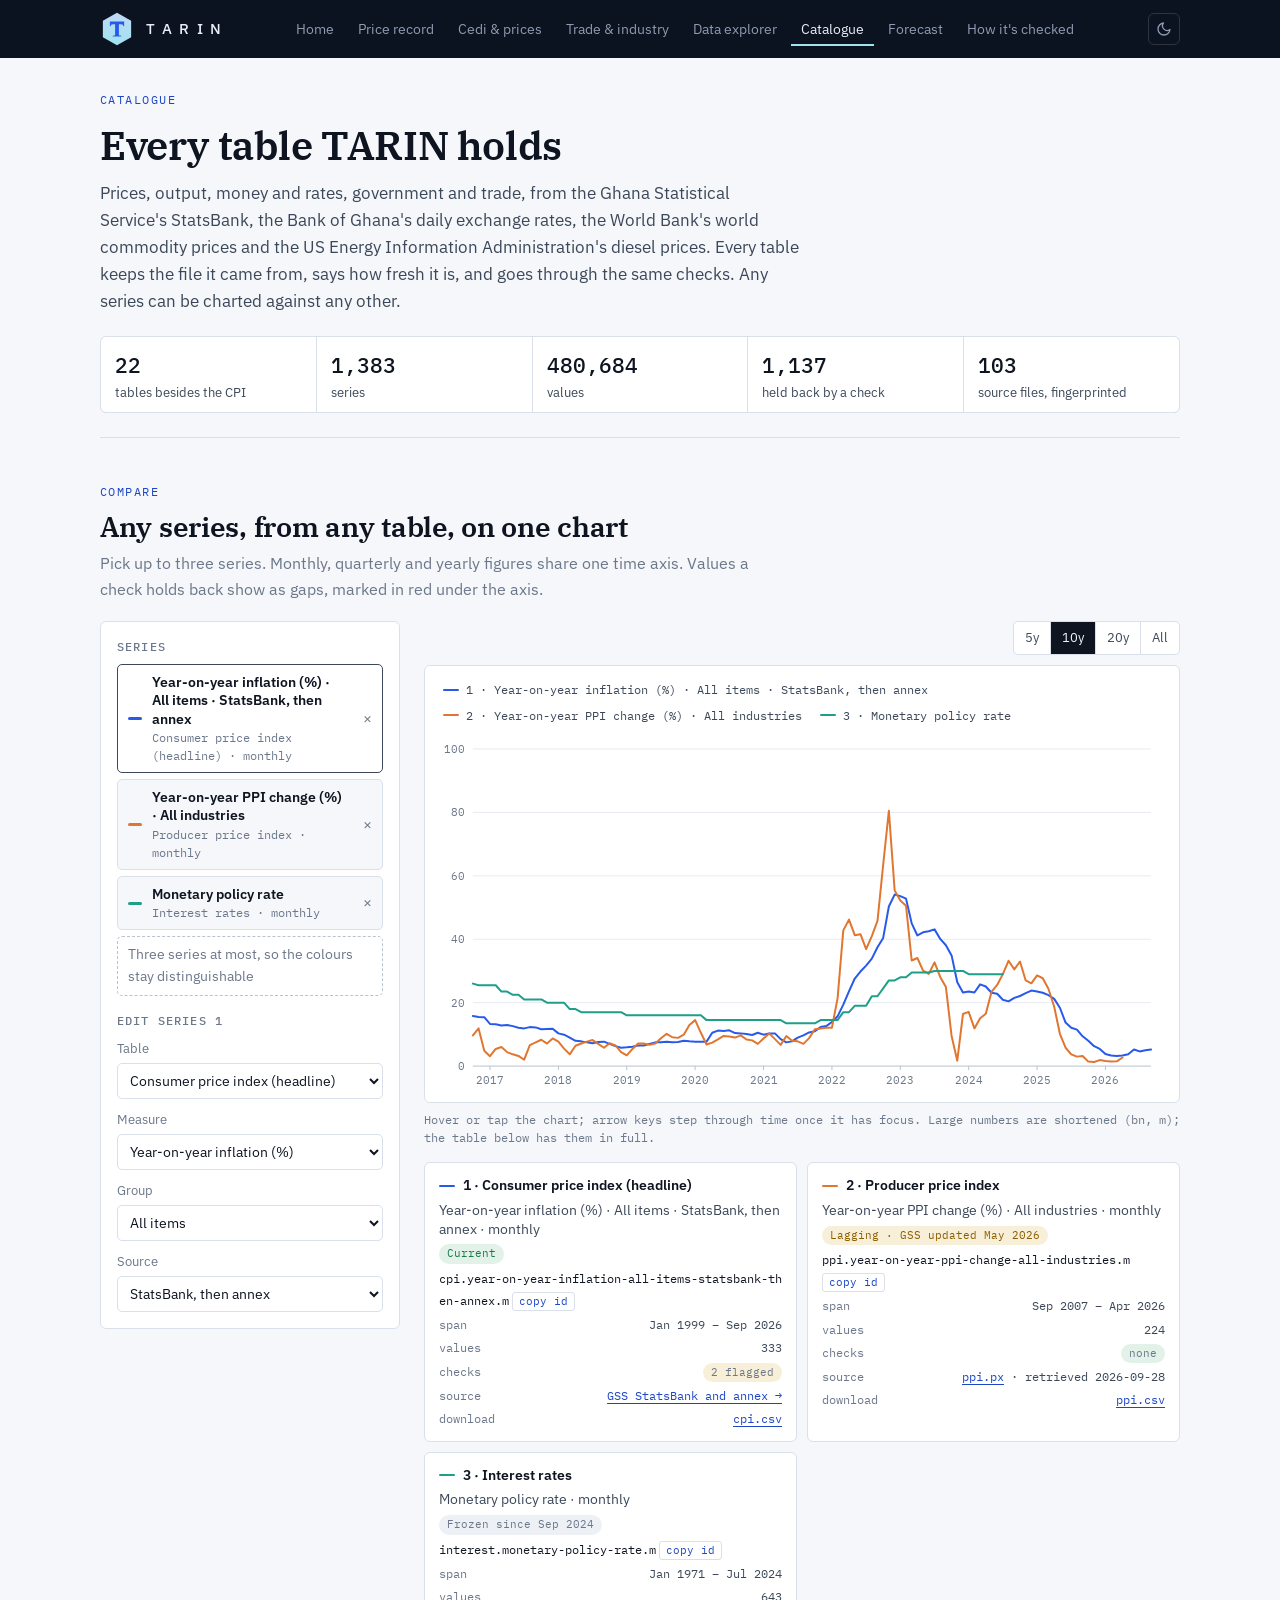
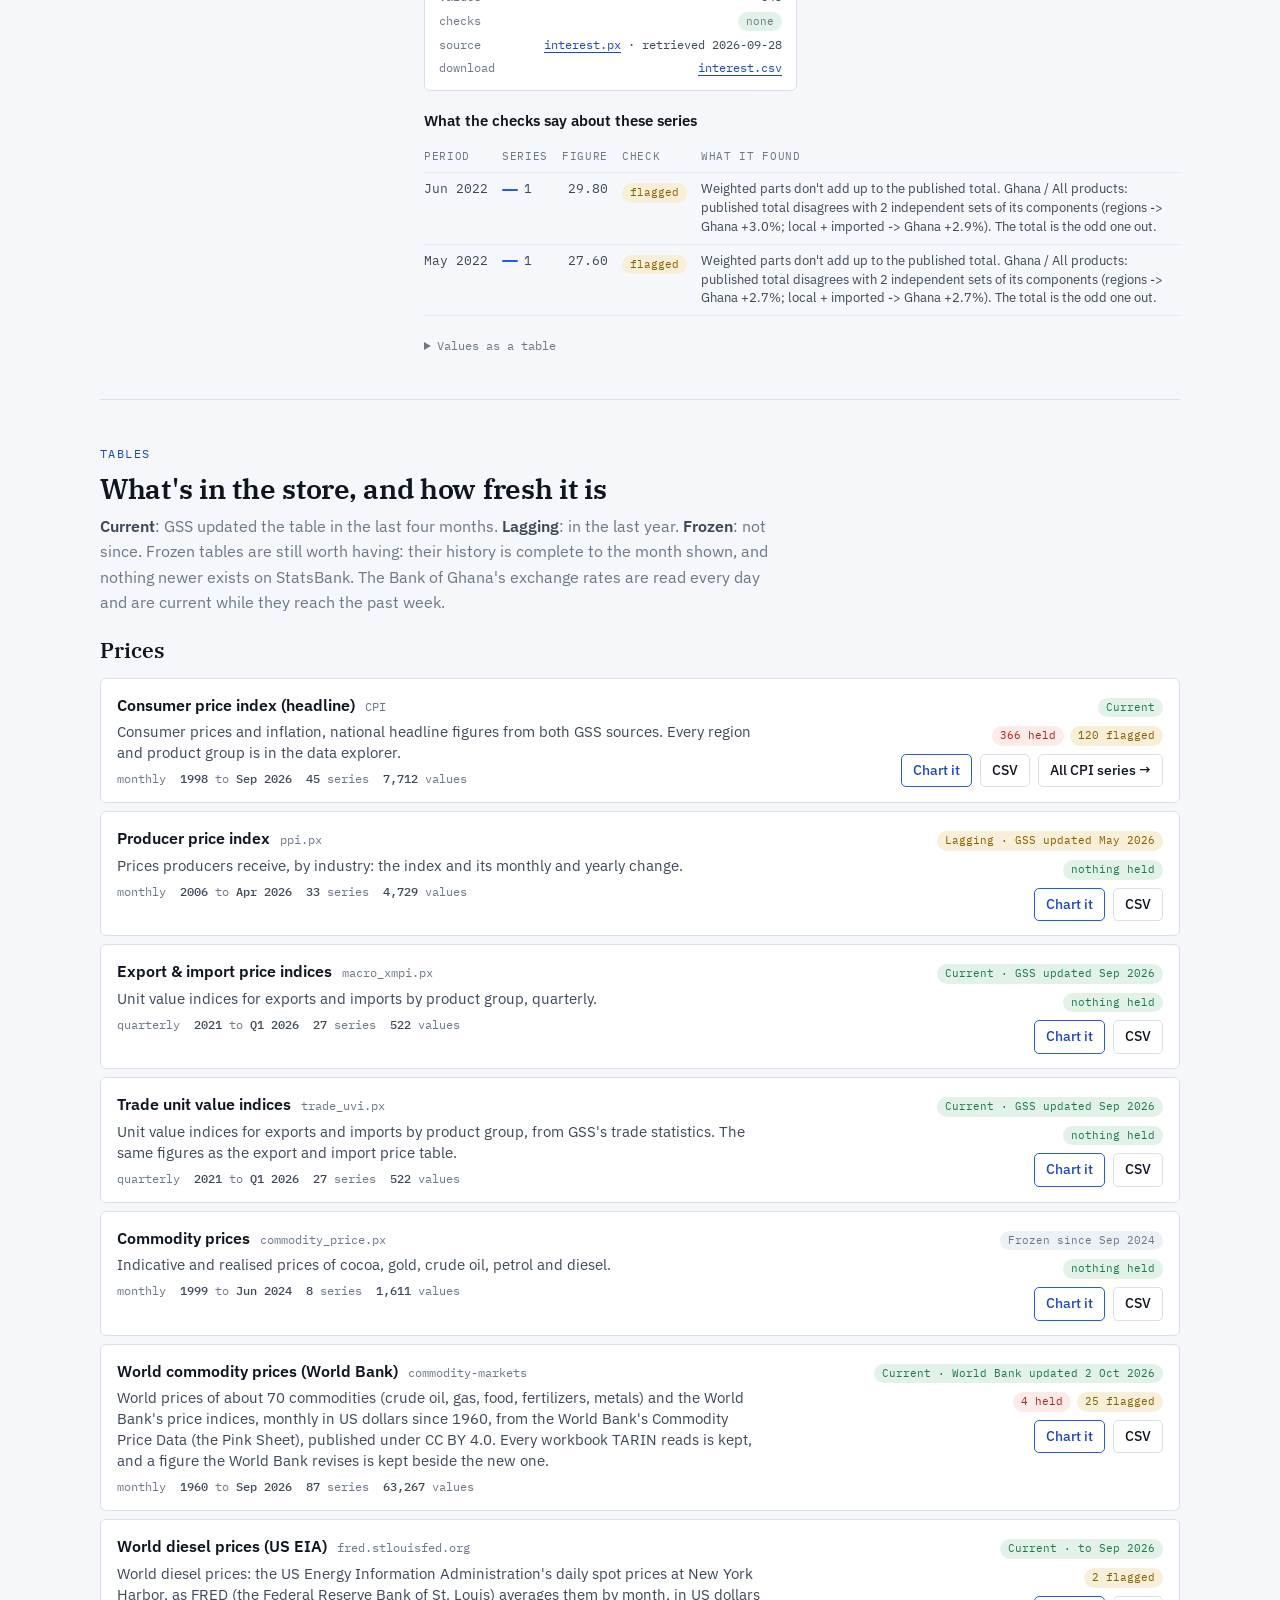
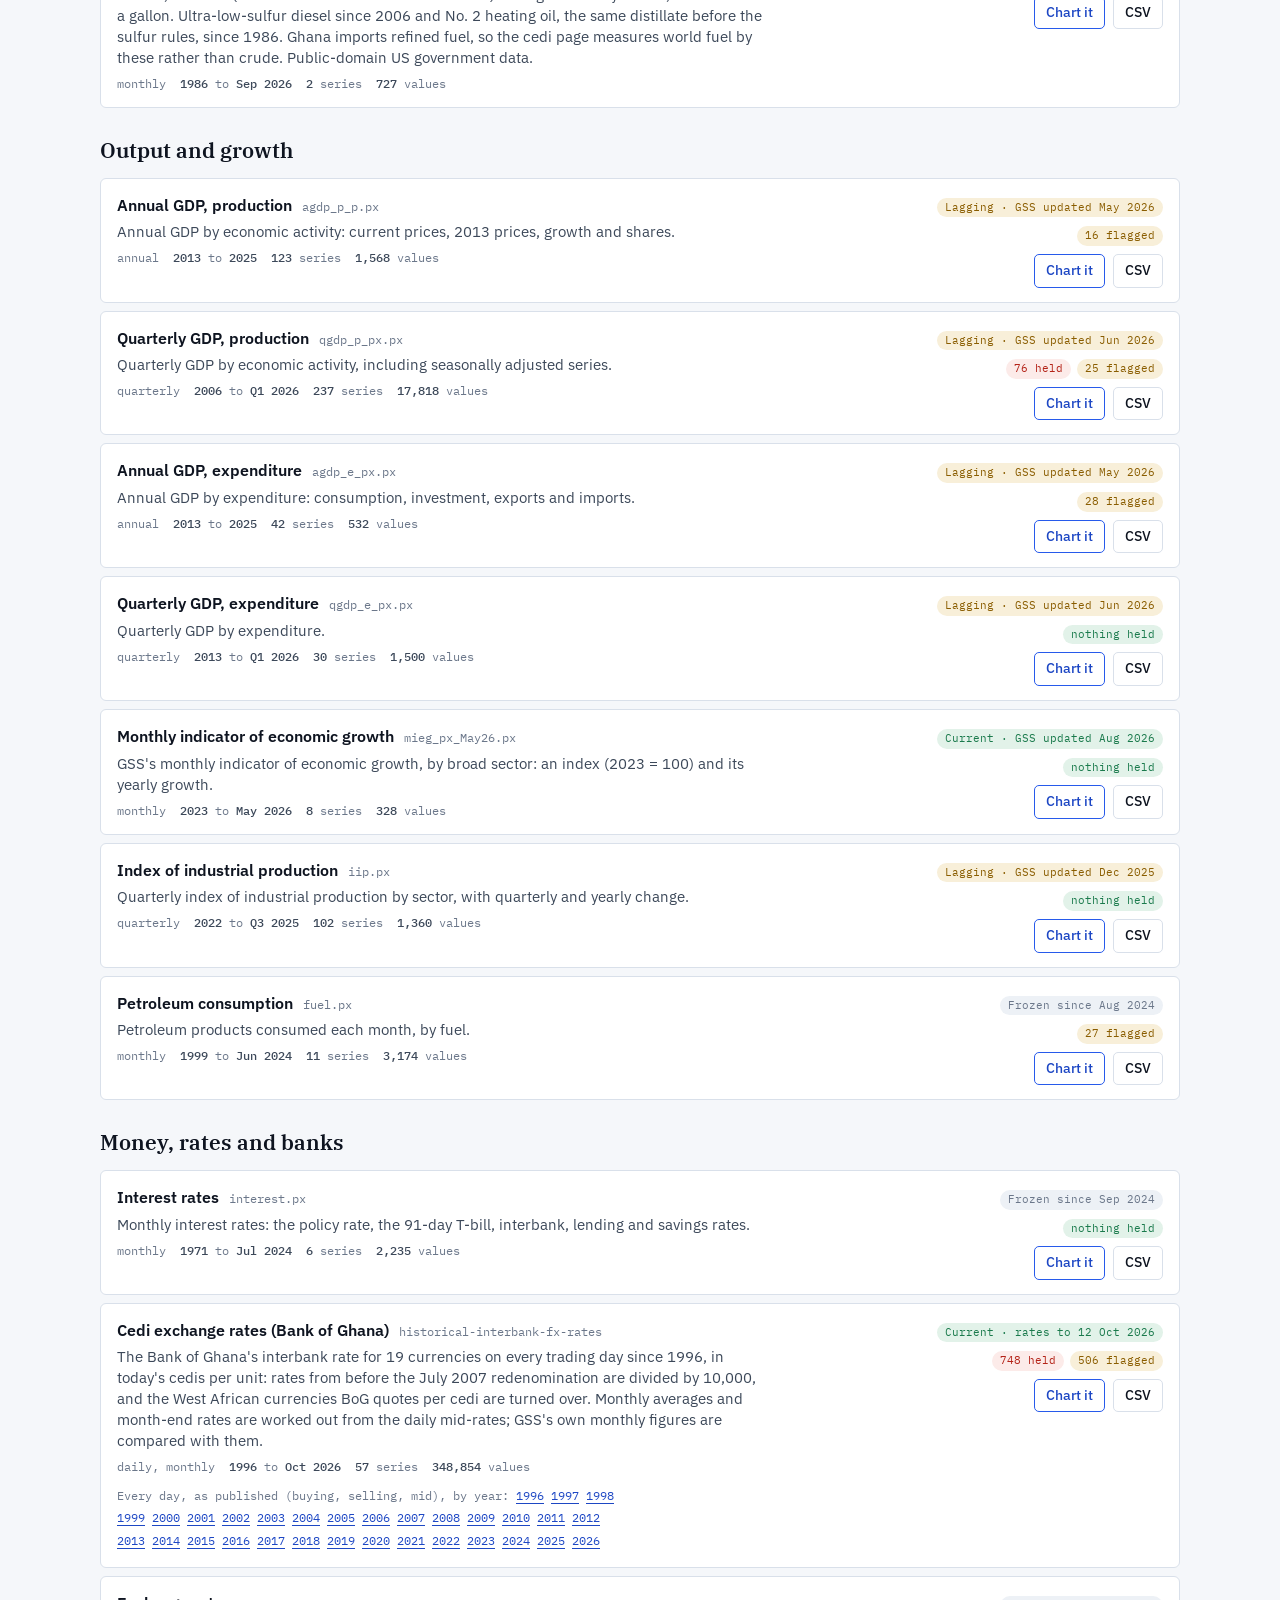
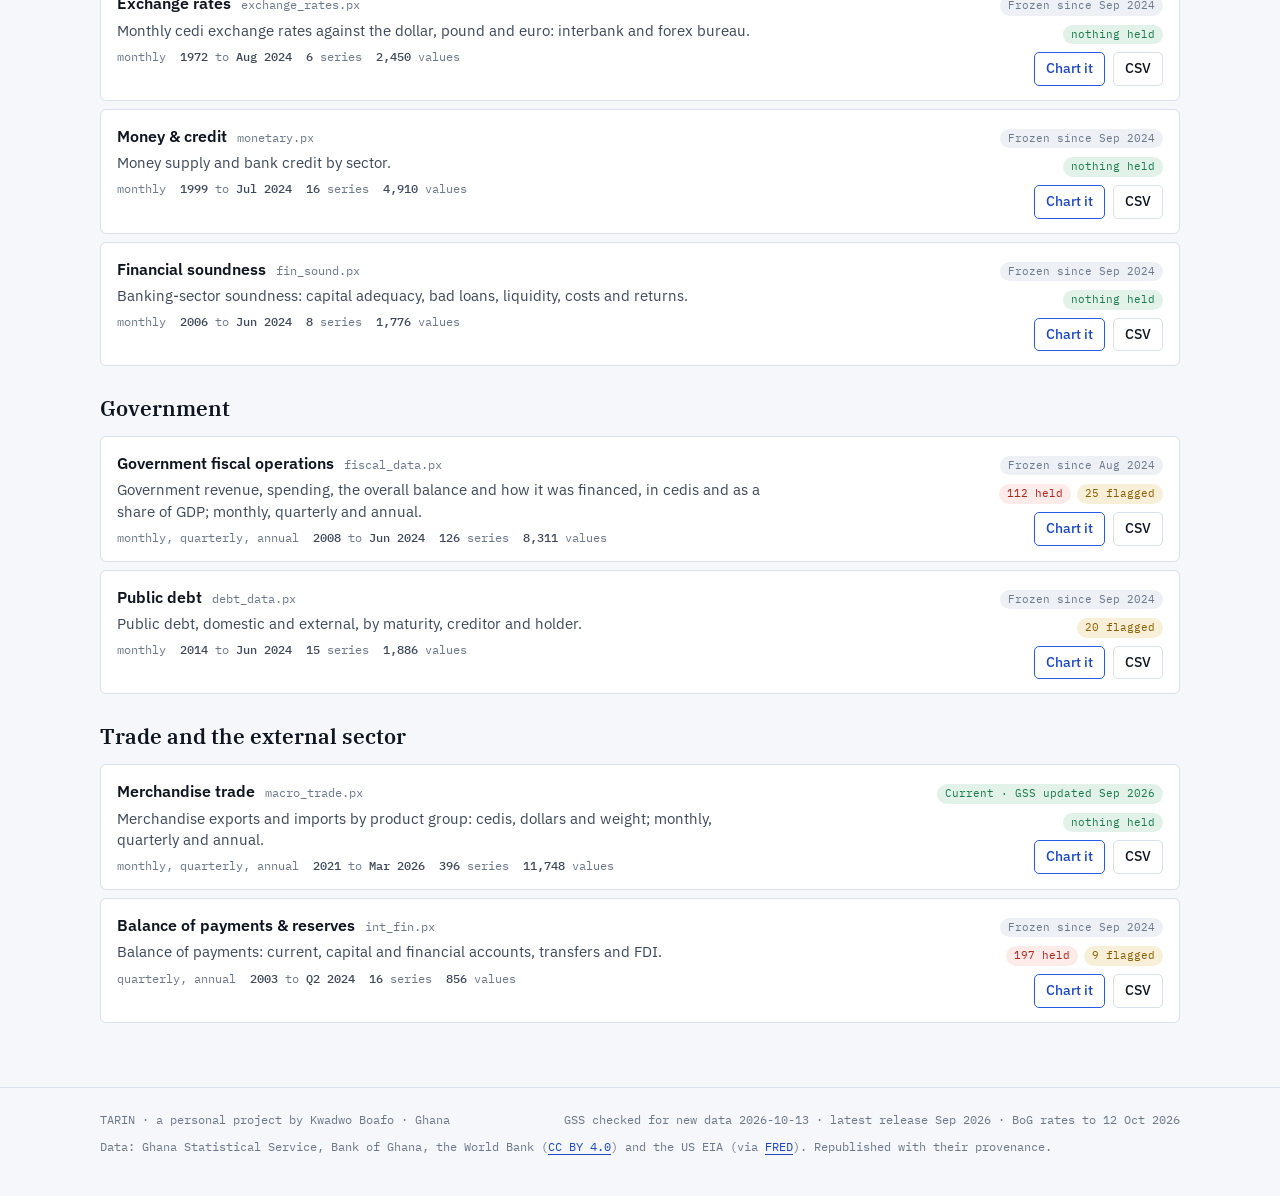
==== commit bdb4f60d: "Site rebuilt 2026-10-13" ====
--- a/catalogue/index.html
+++ b/catalogue/index.html
@@ -9,8 +9,8 @@
 <meta property="og:site_name" content="TARIN">
 <meta property="og:title" content="Catalogue · TARIN">
 <meta property="og:description" content="Every table TARIN holds from Ghana Statistical Service: prices, GDP, money and rates, government and trade. Each with its source file, freshness and checks, and any series comparable with any other.">
-<meta property="og:url" content="https://bboafo.github.io/tarin/catalogue/">
-<meta property="og:image" content="https://bboafo.github.io/tarin/assets/og.png">
+<meta property="og:url" content="https://tarin.bmdghana.com/catalogue/">
+<meta property="og:image" content="https://tarin.bmdghana.com/assets/og.png">
 <meta property="og:image:width" content="1200">
 <meta property="og:image:height" content="630">
 <meta property="og:image:alt" content="TARIN: the checked record of Ghana's prices">
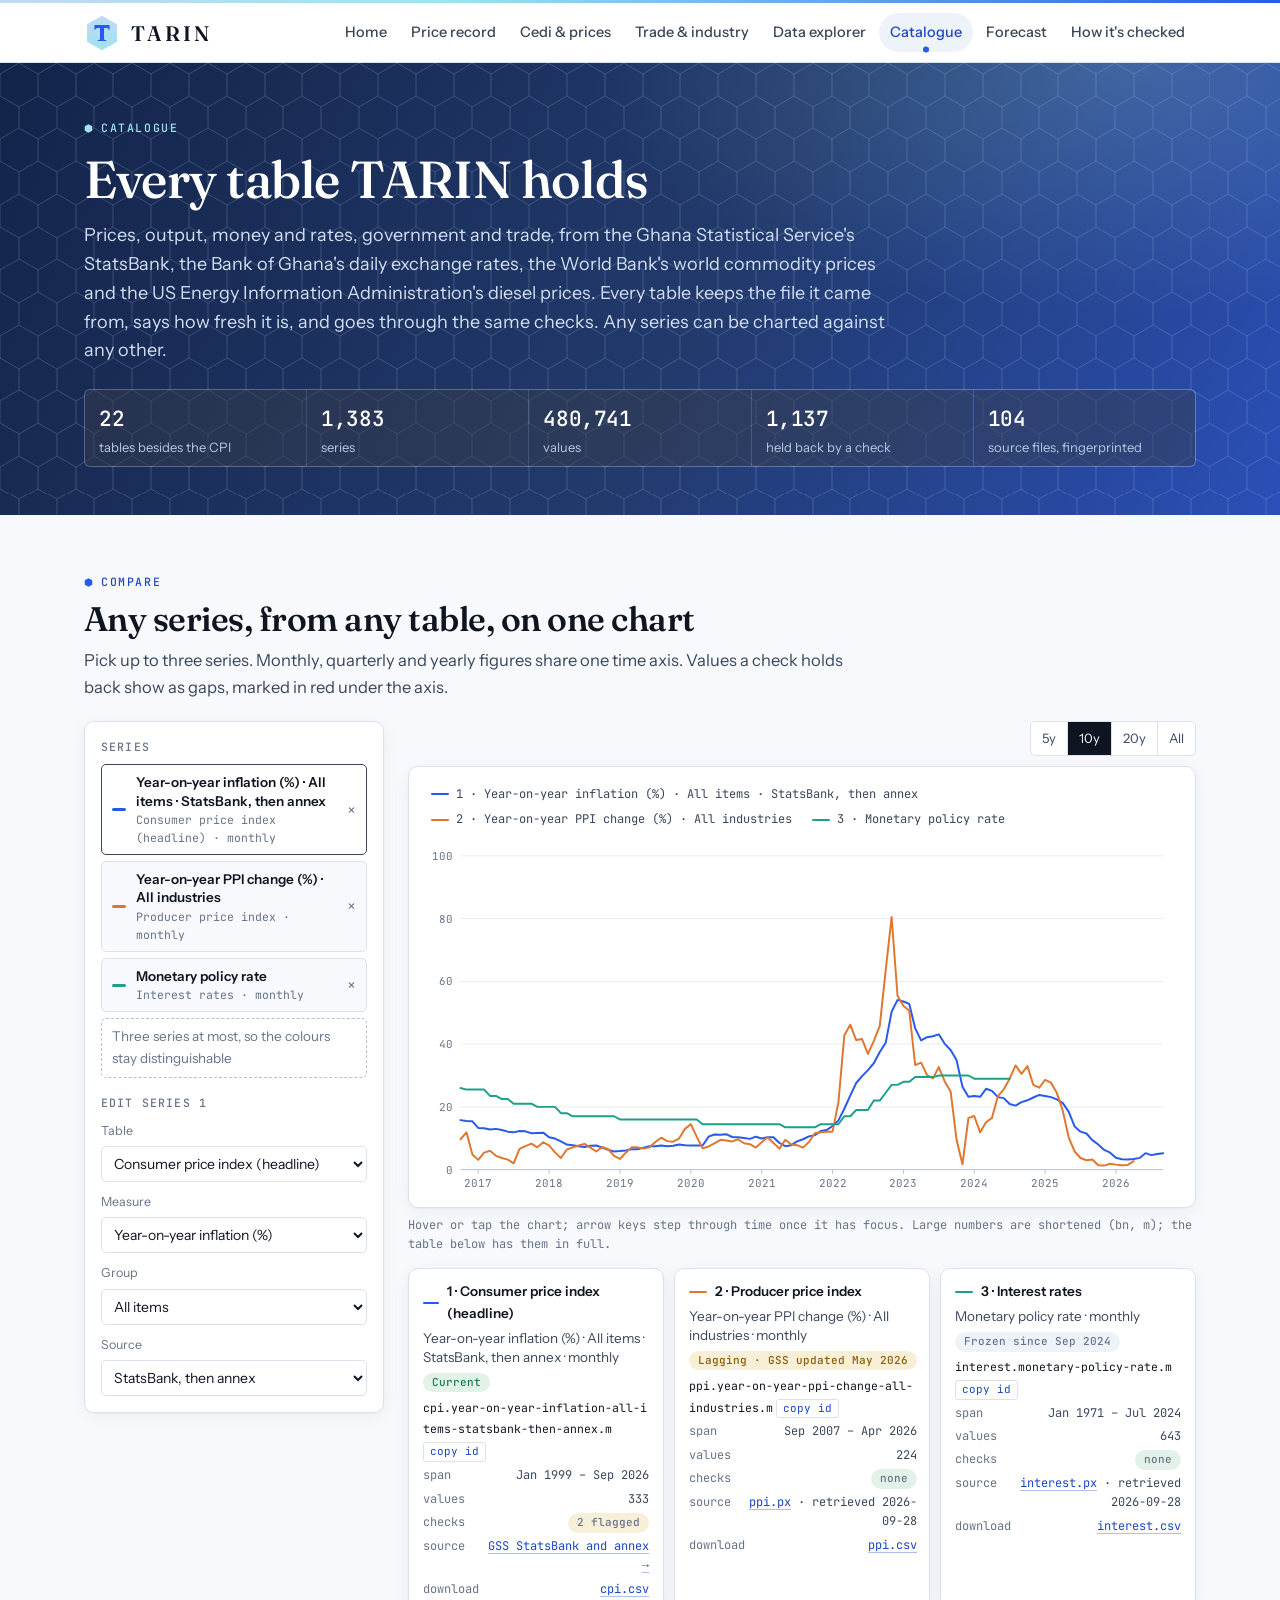
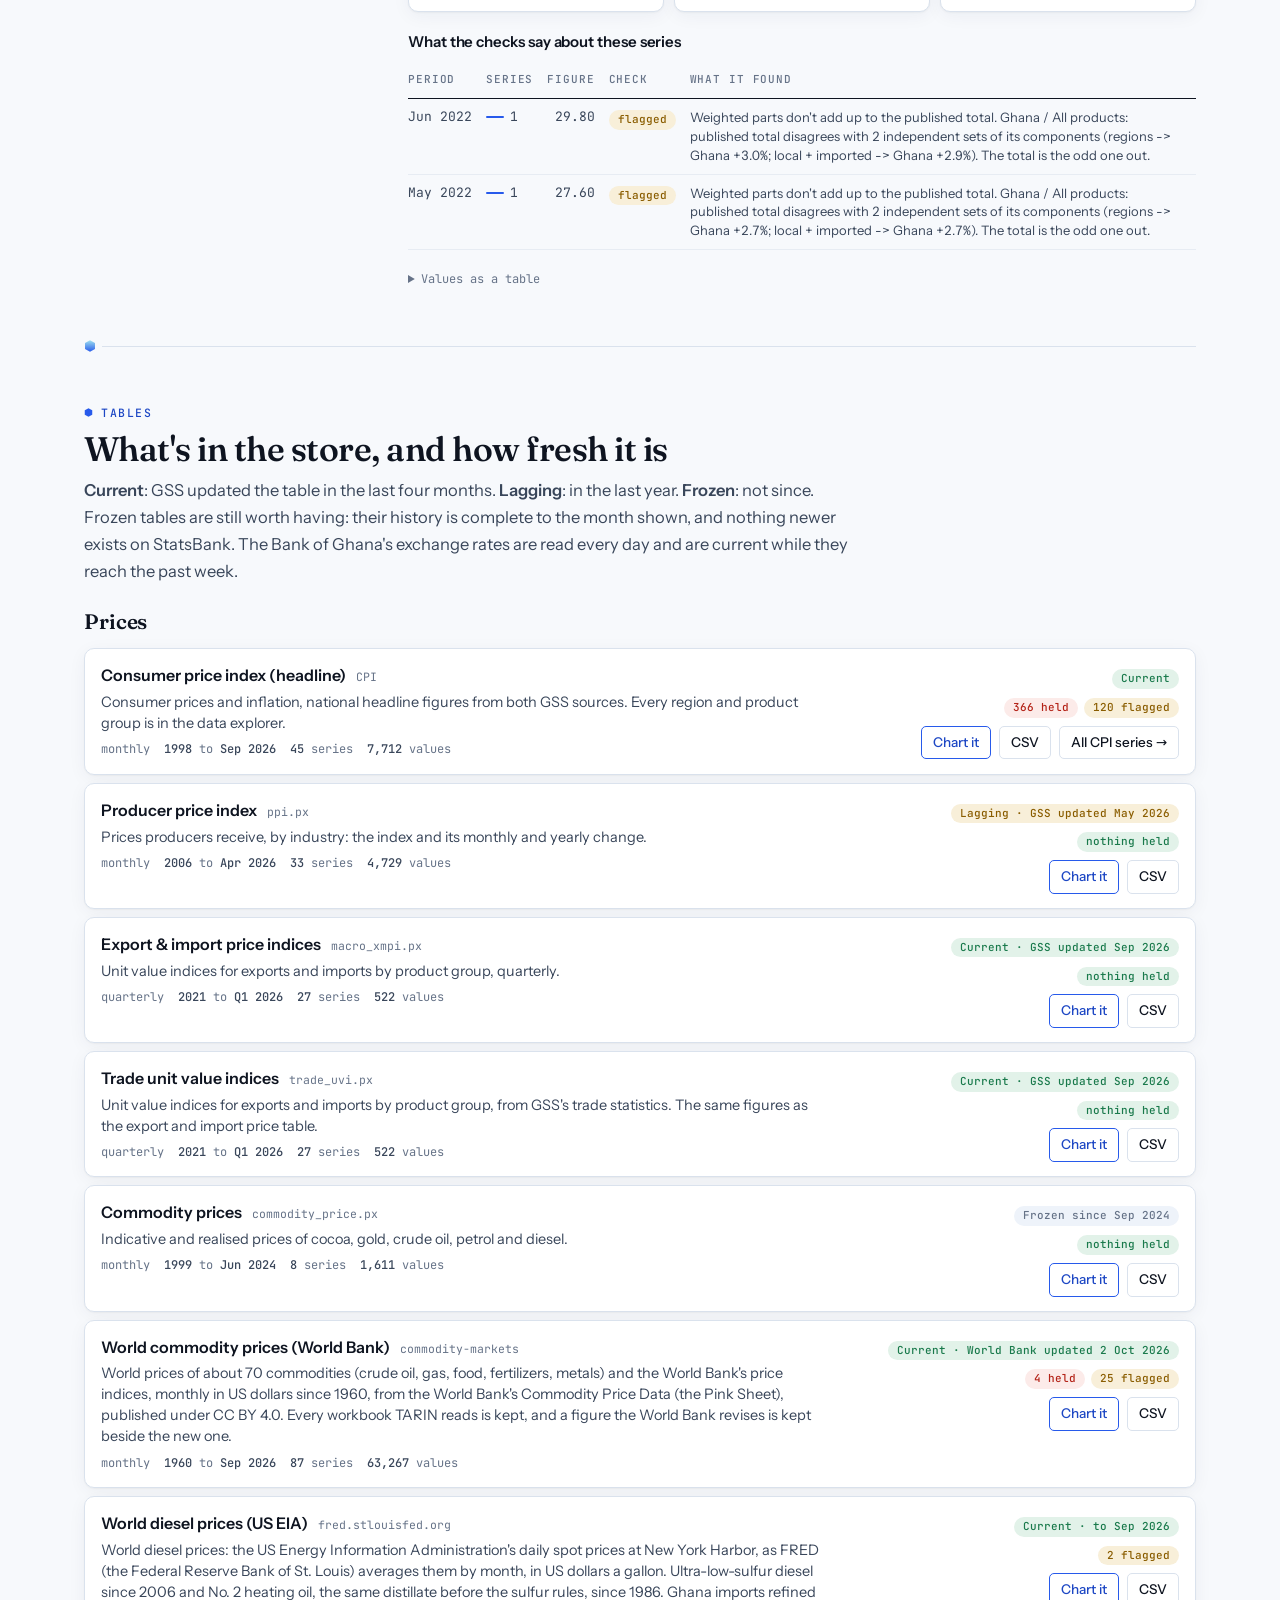
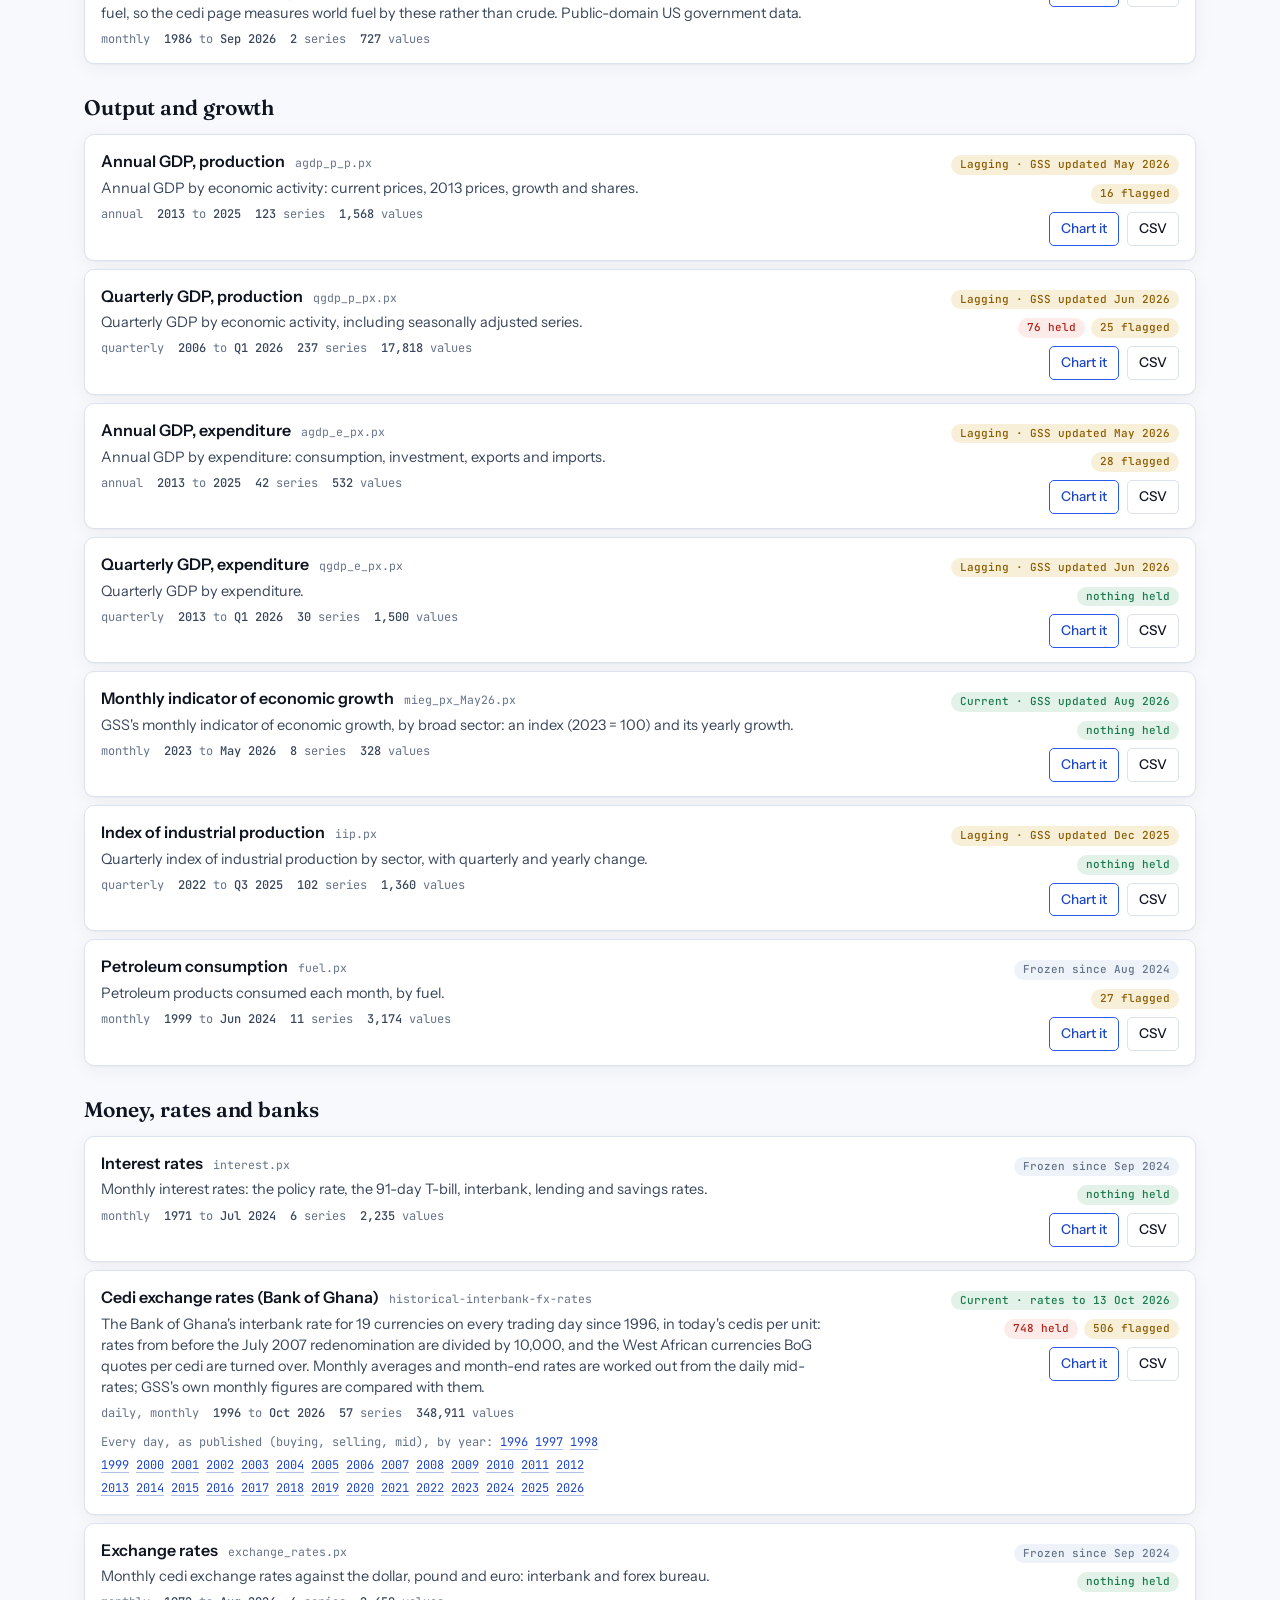
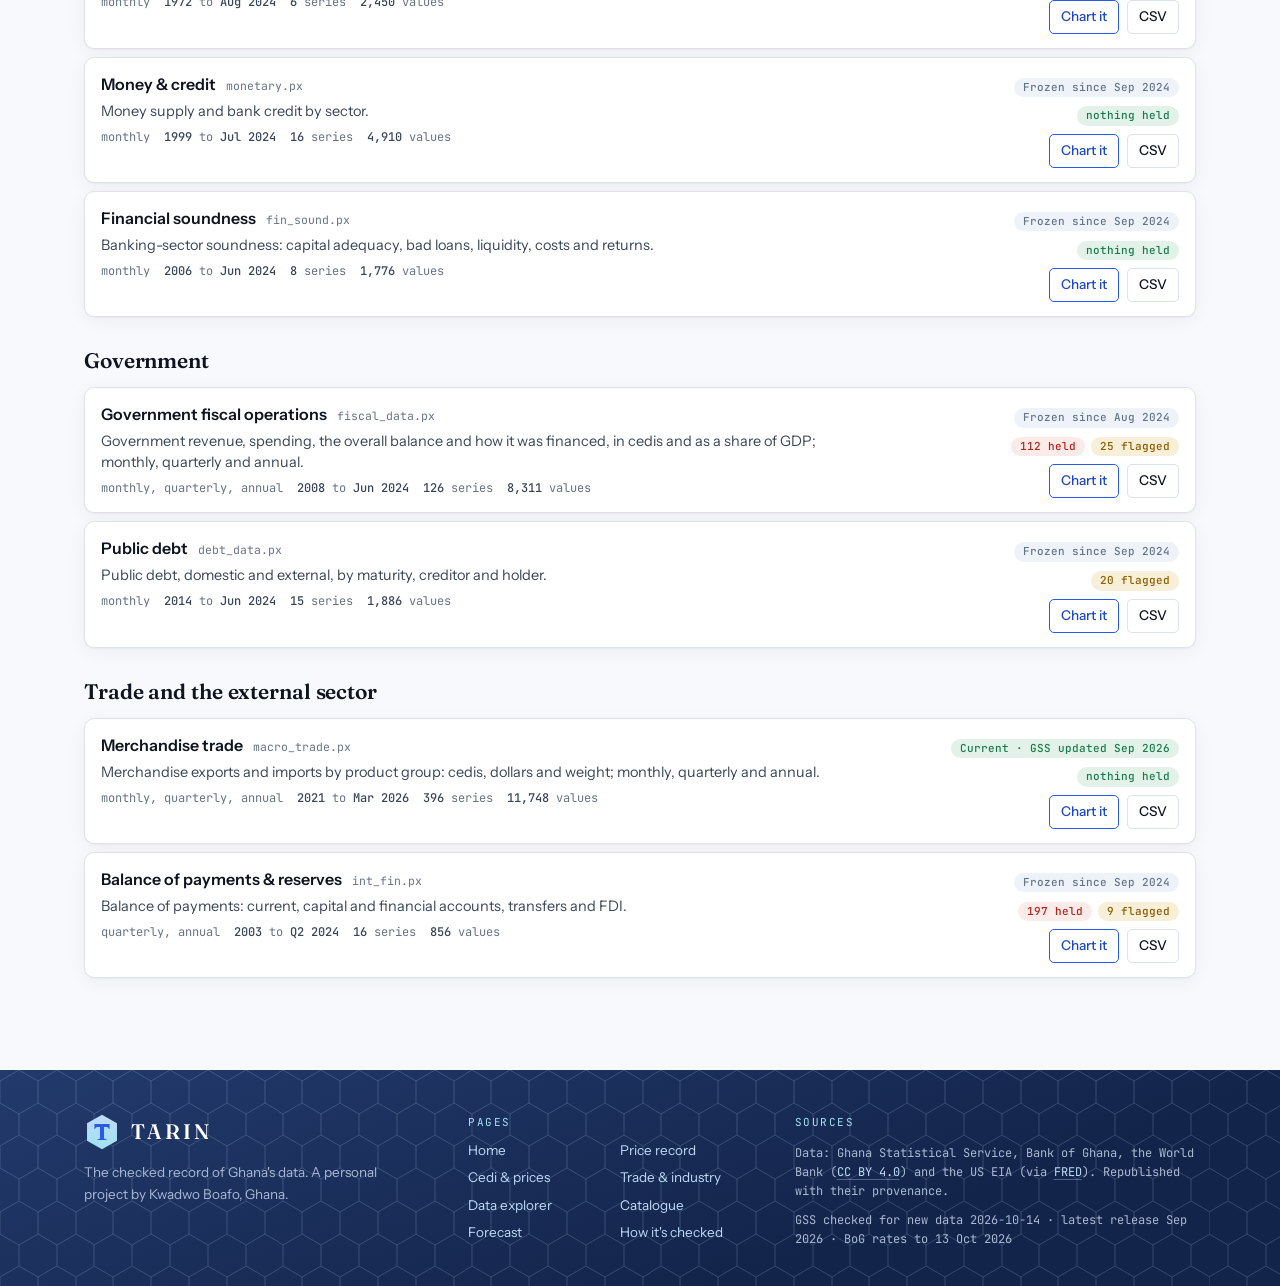
==== commit de7eca7e: "Data update: BoG exchange rates to 2026-10-13" ====
--- a/catalogue/index.html
+++ b/catalogue/index.html
@@ -3,6 +3,8 @@
 <head>
 <meta charset="utf-8">
 <meta name="viewport" content="width=device-width, initial-scale=1, viewport-fit=cover">
+<meta name="color-scheme" content="light">
+<meta name="theme-color" content="#ffffff">
 <title>Catalogue · TARIN</title>
 <meta name="description" content="Every table TARIN holds from Ghana Statistical Service: prices, GDP, money and rates, government and trade. Each with its source file, freshness and checks, and any series comparable with any other.">
 <meta property="og:type" content="website">
@@ -16,11 +18,9 @@
 <meta property="og:image:alt" content="TARIN: the checked record of Ghana's prices">
 <meta name="twitter:card" content="summary_large_image">
 <link rel="icon" href="../assets/favicon.svg" type="image/svg+xml">
-<link rel="preconnect" href="https://fonts.googleapis.com">
-<link rel="preconnect" href="https://fonts.gstatic.com" crossorigin>
-<link rel="stylesheet" href="https://fonts.googleapis.com/css2?family=IBM+Plex+Mono:wght@400;500&family=IBM+Plex+Sans:wght@400;500;600&family=IBM+Plex+Serif:wght@500;600&display=swap">
-<link rel="stylesheet" href="../assets/tarin.css?v=98c18b5686">
-<script>try { var tt = localStorage.getItem("tarin-theme"); if (tt === "dark" || tt === "light") document.documentElement.setAttribute("data-theme", tt); } catch (e) {}</script>
+<link rel="preload" href="../assets/fonts/instrument-sans-latin-wght-normal.woff2" as="font" type="font/woff2" crossorigin>
+<link rel="preload" href="../assets/fonts/fraunces-latin-opsz-normal.woff2" as="font" type="font/woff2" crossorigin>
+<link rel="stylesheet" href="../assets/tarin.css?v=7aa01f5163">
 <style>
 .stats { display: grid; grid-template-columns: repeat(auto-fit, minmax(140px, 1fr)); gap: 1px; background: var(--rule); border: 1px solid var(--rule); border-radius: 6px; overflow: hidden; margin-top: 8px; }
 .stats div { background: var(--surface); padding: 12px 14px 10px; display: grid; gap: 2px; align-content: start; }
@@ -212,13 +212,30 @@
 
 <footer class="site">
   <div class="wrap">
-    <span>TARIN · a personal project by Kwadwo Boafo · Ghana</span>
-    <span id="site-status" hidden></span>
-    <span>Data: Ghana Statistical Service, Bank of Ghana, the World Bank (<a href="https://creativecommons.org/licenses/by/4.0/">CC BY 4.0</a>) and the US EIA (via <a href="https://fred.stlouisfed.org/">FRED</a>). Republished with their provenance.</span>
+    <div class="f-brand">
+      <a class="brand" href="../index.html" aria-label="TARIN home"><img src="../assets/logo.svg" alt=""><span class="word">TARIN</span></a>
+      <p>The checked record of Ghana's data. A personal project by Kwadwo Boafo, Ghana.</p>
+    </div>
+    <nav class="f-nav" aria-label="Pages">
+      <span class="f-label">Pages</span>
+      <a href="../index.html">Home</a>
+      <a href="../price-record/index.html">Price record</a>
+      <a href="../cedi/index.html">Cedi &amp; prices</a>
+      <a href="../trade/index.html">Trade &amp; industry</a>
+      <a href="../explorer/index.html">Data explorer</a>
+      <a href="../catalogue/index.html">Catalogue</a>
+      <a href="../forecast/index.html">Forecast</a>
+      <a href="../checks/index.html">How it's checked</a>
+    </nav>
+    <div class="f-meta">
+      <span class="f-label">Sources</span>
+      <span>Data: Ghana Statistical Service, Bank of Ghana, the World Bank (<a href="https://creativecommons.org/licenses/by/4.0/">CC BY 4.0</a>) and the US EIA (via <a href="https://fred.stlouisfed.org/">FRED</a>). Republished with their provenance.</span>
+      <span id="site-status" hidden></span>
+    </div>
   </div>
 </footer>
 
-<script src="../assets/tarin.js?v=d6756e75d6"></script>
+<script src="../assets/tarin.js?v=9756a9e725"></script>
 <script>
 (function () {
   "use strict";
--- a/assets/tarin.css
+++ b/assets/tarin.css
@@ -1,27 +1,51 @@
-/* TARIN — site styles.
-   Brand from the original TARIN (2021): the blue serif T on an ice-blue hexagon,
-   the slate hex banner, and the black-and-navy chart cards. */
+/* TARIN — site styles. "Data journal" design, October 2026.
+   Brand from the original TARIN (2021): the blue serif T on an ice-blue hexagon and the hex
+   pattern. Light only. Type: Fraunces (headlines), Instrument Sans (text), JetBrains Mono
+   (numbers and labels), all self-hosted under assets/fonts (SIL Open Font License). */
+
+@font-face { font-family: "Fraunces"; font-style: normal; font-weight: 100 900; font-display: swap;
+  src: url(fonts/fraunces-latin-opsz-normal.woff2) format("woff2-variations");
+  unicode-range: U+0000-00FF,U+0131,U+0152-0153,U+02BB-02BC,U+02C6,U+02DA,U+02DC,U+0304,U+0308,U+0329,U+2000-206F,U+20AC,U+2122,U+2191,U+2193,U+2212,U+2215,U+FEFF,U+FFFD; }
+@font-face { font-family: "Fraunces"; font-style: normal; font-weight: 100 900; font-display: swap;
+  src: url(fonts/fraunces-latin-ext-opsz-normal.woff2) format("woff2-variations");
+  unicode-range: U+0100-02BA,U+02BD-02C5,U+02C7-02CC,U+02CE-02D7,U+02DD-02FF,U+1E00-1E9F,U+20A0-20AB,U+20AD-20C0,U+2C60-2C7F,U+A720-A7FF; }
+@font-face { font-family: "Fraunces"; font-style: italic; font-weight: 100 900; font-display: swap;
+  src: url(fonts/fraunces-latin-wght-italic.woff2) format("woff2-variations");
+  unicode-range: U+0000-00FF,U+0131,U+0152-0153,U+02BB-02BC,U+02C6,U+02DA,U+02DC,U+0304,U+0308,U+0329,U+2000-206F,U+20AC,U+2122,U+2191,U+2193,U+2212,U+2215,U+FEFF,U+FFFD; }
+@font-face { font-family: "Instrument Sans"; font-style: normal; font-weight: 400 700; font-display: swap;
+  src: url(fonts/instrument-sans-latin-wght-normal.woff2) format("woff2-variations");
+  unicode-range: U+0000-00FF,U+0131,U+0152-0153,U+02BB-02BC,U+02C6,U+02DA,U+02DC,U+0304,U+0308,U+0329,U+2000-206F,U+20AC,U+2122,U+2191,U+2193,U+2212,U+2215,U+FEFF,U+FFFD; }
+@font-face { font-family: "Instrument Sans"; font-style: normal; font-weight: 400 700; font-display: swap;
+  src: url(fonts/instrument-sans-latin-ext-wght-normal.woff2) format("woff2-variations");
+  unicode-range: U+0100-02BA,U+02BD-02C5,U+02C7-02CC,U+02CE-02D7,U+02DD-02FF,U+1E00-1E9F,U+20A0-20AB,U+20AD-20C0,U+2C60-2C7F,U+A720-A7FF; }
+@font-face { font-family: "Instrument Sans"; font-style: italic; font-weight: 400 700; font-display: swap;
+  src: url(fonts/instrument-sans-latin-wght-italic.woff2) format("woff2-variations");
+  unicode-range: U+0000-00FF,U+0131,U+0152-0153,U+02BB-02BC,U+02C6,U+02DA,U+02DC,U+0304,U+0308,U+0329,U+2000-206F,U+20AC,U+2122,U+2191,U+2193,U+2212,U+2215,U+FEFF,U+FFFD; }
+@font-face { font-family: "JetBrains Mono"; font-style: normal; font-weight: 100 800; font-display: swap;
+  src: url(fonts/jetbrains-mono-latin-wght-normal.woff2) format("woff2-variations");
+  unicode-range: U+0000-00FF,U+0131,U+0152-0153,U+02BB-02BC,U+02C6,U+02DA,U+02DC,U+0304,U+0308,U+0329,U+2000-206F,U+20AC,U+2122,U+2191,U+2193,U+2212,U+2215,U+FEFF,U+FFFD; }
 
 :root {
   color-scheme: light;
-  --paper: #f5f7fa;
+  --paper: #f7f9fc;
   --surface: #ffffff;
-  --sunk: #edf1f6;
+  --sunk: #eef3fa;
   --ink: #0e1420;
-  --ink-2: #3c4859;
-  --muted: #6b778a;
-  --rule: #d9e0ea;
-  --grid: #e6ebf2;
-  --axis: #b9c3d0;
+  --ink-2: #39465a;
+  --muted: #667388;
+  --rule: #dae2ed;
+  --grid: #e7ecf3;
+  --axis: #b6c1cf;
   --brand: #275aeb;        /* the T */
   --brand-ink: #1d47c4;    /* links on white, AA */
-  --navy: #223a6c;         /* chart cards, 2021 */
+  --navy: #223a6c;
+  --navy-deep: #13244a;
   --ice-1: #bfdaf7;        /* hexagon, top */
   --ice-2: #a0e2f0;        /* hexagon, bottom */
-  --mist: #b4c2cb;         /* banner */
-  --band: #0b1220;         /* the black header band of the 2021 posts */
-  --band-ink: #e9eef6;
-  --band-muted: #8e9bb0;
+  --mist: #b4c2cb;
+  --band: #0b1220;
+  --band-ink: #eef3fa;
+  --band-muted: #a9b9d3;
   --s1: #275aeb;
   --s2: #e0762f;
   --s3: #1f9e89;
@@ -33,184 +57,258 @@
   --warn-bg: #f8efd9;
   --ok: #1a7a4c;
   --ok-bg: #e2f2e9;
-  --f-display: "IBM Plex Serif", Georgia, "Times New Roman", serif;
-  --f-body: "IBM Plex Sans", system-ui, -apple-system, "Segoe UI", sans-serif;
-  --f-mono: "IBM Plex Mono", ui-monospace, "SF Mono", Menlo, Consolas, monospace;
-}
-@media (prefers-color-scheme: dark) {
-  :root:not([data-theme="light"]) {
-    color-scheme: dark;
-    --paper: #0a0f18; --surface: #111928; --sunk: #172133;
-    --ink: #e9eef6; --ink-2: #b6c1d1; --muted: #7c889c;
-    --rule: #223049; --grid: #1a2539; --axis: #34435e;
-    --brand: #5b86f5; --brand-ink: #7fa2f7; --navy: #9db4e8;
-    --band: #05080e; --band-ink: #e9eef6; --band-muted: #7c889c;
-    --s1: #5b86f5; --s2: #d9692a; --s3: #26a88f;
-    --quiet-line: #34425a; --tol: rgba(91, 134, 245, 0.18);
-    --hold: #f97066; --hold-bg: #3a1714; --warn: #e0a93a; --warn-bg: #332611;
-    --ok: #62c08f; --ok-bg: #16281e;
-  }
-}
-:root[data-theme="dark"] {
-  color-scheme: dark;
-  --paper: #0a0f18; --surface: #111928; --sunk: #172133;
-  --ink: #e9eef6; --ink-2: #b6c1d1; --muted: #7c889c;
-  --rule: #223049; --grid: #1a2539; --axis: #34435e;
-  --brand: #5b86f5; --brand-ink: #7fa2f7; --navy: #9db4e8;
-  --band: #05080e; --band-ink: #e9eef6; --band-muted: #7c889c;
-  --s1: #5b86f5; --s2: #d9692a; --s3: #26a88f;
-  --quiet-line: #34425a; --tol: rgba(91, 134, 245, 0.18);
-  --hold: #f97066; --hold-bg: #3a1714; --warn: #e0a93a; --warn-bg: #332611;
-  --ok: #62c08f; --ok-bg: #16281e;
+  --f-display: "Fraunces", Georgia, "Times New Roman", serif;
+  --f-body: "Instrument Sans", system-ui, -apple-system, "Segoe UI", sans-serif;
+  --f-mono: "JetBrains Mono", ui-monospace, "SF Mono", Menlo, Consolas, monospace;
+  --radius: 10px;
+  --shadow: 0 1px 2px rgba(14, 20, 32, 0.04), 0 4px 18px rgba(19, 36, 74, 0.05);
+  /* the hex pattern: the logo's hexagon, tiled with a stem, as in the 2021 banner */
+  --hex-ice: url("data:image/svg+xml,%3Csvg xmlns='http://www.w3.org/2000/svg' width='42' height='72.75' viewBox='0 0 42 72.75'%3E%3Cpath d='M21 0L42 12.125V36.375L21 48.5L0 36.375V12.125ZM21 48.5V72.75' fill='none' stroke='%23bfdaf7' stroke-opacity='0.22' stroke-width='1'/%3E%3C/svg%3E");
+  --hex-ink: url("data:image/svg+xml,%3Csvg xmlns='http://www.w3.org/2000/svg' width='42' height='72.75' viewBox='0 0 42 72.75'%3E%3Cpath d='M21 0L42 12.125V36.375L21 48.5L0 36.375V12.125ZM21 48.5V72.75' fill='none' stroke='%23223a6c' stroke-opacity='0.09' stroke-width='1'/%3E%3C/svg%3E");
+  --hex-mark: url("data:image/svg+xml,%3Csvg xmlns='http://www.w3.org/2000/svg' viewBox='0 0 100 100'%3E%3Cpolygon points='50,2 91.6,26 91.6,74 50,98 8.4,74 8.4,26' fill='black'/%3E%3C/svg%3E");
 }
 
 * { box-sizing: border-box; }
 [hidden] { display: none !important; }
-html { -webkit-text-size-adjust: 100%; }
+html { -webkit-text-size-adjust: 100%; overflow-x: clip; scroll-padding-top: 76px; }
 body {
-  margin: 0; background: var(--paper); color: var(--ink);
-  font-family: var(--f-body); font-size: 16px; line-height: 1.6;
-}
-.wrap { max-width: 1120px; margin: 0 auto; padding-inline: 20px; }
+  margin: 0; background: var(--paper); color: var(--ink); overflow-x: clip;
+  font-family: var(--f-body); font-size: 16.5px; line-height: 1.62;
+  -webkit-font-smoothing: antialiased; text-rendering: optimizeLegibility;
+}
+.wrap { max-width: 1160px; margin: 0 auto; padding-inline: 24px; }
 h1, h2, h3 { margin: 0; text-wrap: balance; }
-h1, h2 { font-family: var(--f-display); font-weight: 600; letter-spacing: -0.01em; }
-h3 { font-family: var(--f-body); font-weight: 600; }
-p { margin: 0; }
-a { color: var(--brand-ink); text-underline-offset: 3px; }
-a:hover { color: var(--brand); }
+h1, h2 { font-family: var(--f-display); font-weight: 560; letter-spacing: -0.015em; font-optical-sizing: auto; }
+h3 { font-family: var(--f-body); font-weight: 600; letter-spacing: -0.005em; }
+p { margin: 0; text-wrap: pretty; }
+a { color: var(--brand-ink); text-decoration-thickness: 1px; text-underline-offset: 3px; text-decoration-color: rgba(29, 71, 196, 0.35); }
+a:hover { color: var(--brand); text-decoration-color: currentColor; }
 :focus-visible { outline: 2px solid var(--brand); outline-offset: 3px; border-radius: 2px; }
-code, .mono { font-family: var(--f-mono); font-size: 0.88em; }
+::selection { background: var(--ice-1); color: var(--ink); }
+code, .mono { font-family: var(--f-mono); font-size: 0.86em; }
 .num { font-variant-numeric: tabular-nums; }
 .eyebrow {
-  font-family: var(--f-mono); font-size: 12px; letter-spacing: 0.12em;
+  display: inline-block;
+  font-family: var(--f-mono); font-size: 11.5px; font-weight: 500; letter-spacing: 0.14em;
   text-transform: uppercase; color: var(--brand-ink);
 }
+.eyebrow::before {   /* a small hexagon, the logo's shape */
+  content: ""; display: inline-block; width: 9px; height: 9px; margin-right: 8px; vertical-align: -0.02em; background: var(--brand);
+  -webkit-mask: var(--hex-mark) center / contain no-repeat; mask: var(--hex-mark) center / contain no-repeat;
+}
 .muted { color: var(--muted); }
-.read { max-width: 68ch; }
-
-/* ---- header band ---- */
-.band { background: var(--band); color: var(--band-ink); }
-.band .wrap { display: flex; align-items: center; justify-content: space-between; gap: 12px 24px;
-  flex-wrap: wrap; padding-block: 12px; }
-.brand { display: inline-flex; align-items: center; gap: 12px; text-decoration: none; color: var(--band-ink); }
-.brand img, .brand svg { width: 34px; height: 34px; display: block; }
-.brand .word { font-family: var(--f-body); font-weight: 500; font-size: 15px; letter-spacing: 0.5em;
-  margin-right: -0.5em; }
-.brand:hover { color: #fff; }
-nav.main { display: flex; flex-wrap: wrap; gap: 2px 4px; }
-nav.main a { color: var(--band-muted); text-decoration: none; font-size: 14px; padding: 6px 10px; border-radius: 4px; }
-nav.main a:hover { color: var(--band-ink); background: rgba(255,255,255,0.06); }
-nav.main a[aria-current="page"] { color: var(--band-ink); box-shadow: inset 0 -2px 0 var(--ice-2); border-radius: 0; }
-
-/* ---- page scaffolding ---- */
-.page-head { padding-block: 40px 28px; border-bottom: 1px solid var(--rule); display: grid; gap: 12px; }
-.page-head h1 { font-size: clamp(28px, 4vw, 40px); line-height: 1.15; max-width: 24ch; }
-.page-head .lede { color: var(--ink-2); max-width: 70ch; font-size: 17px; }
-section.block { padding-block: 40px; border-bottom: 1px solid var(--rule); display: grid; gap: 18px; }
-section.block:last-of-type { border-bottom: 0; }
-section.block h2 { font-size: clamp(22px, 2.8vw, 28px); line-height: 1.2; }
-.caption { font-family: var(--f-mono); font-size: 12px; color: var(--muted); line-height: 1.55; }
-.caption b { color: var(--ink-2); font-weight: 500; }
+.read { max-width: 70ch; }
+
+/* ---- masthead: white, sticky, the logo and the pages ---- */
+.band {
+  position: sticky; top: 0; z-index: 30; color: var(--ink);
+  background: rgba(255, 255, 255, 0.92); backdrop-filter: saturate(1.4) blur(10px); -webkit-backdrop-filter: saturate(1.4) blur(10px);
+  border-bottom: 1px solid var(--rule);
+}
+.band::before {      /* a thin ice-to-blue line along the top, the logo's gradient */
+  content: ""; display: block; height: 3px; background: linear-gradient(90deg, var(--ice-1), var(--ice-2) 35%, var(--brand));
+}
+.band .wrap { display: flex; align-items: center; justify-content: space-between; gap: 10px 28px;
+  flex-wrap: wrap; padding-block: 10px; }
+.brand { display: inline-flex; align-items: center; gap: 11px; text-decoration: none; color: var(--ink); }
+.brand img, .brand svg { width: 36px; height: 36px; display: block; }
+.brand .word { font-family: var(--f-display); font-weight: 600; font-size: 21px; letter-spacing: 0.16em; margin-right: -0.16em;
+  font-variation-settings: "opsz" 72; }
+.brand:hover { color: var(--navy); }
+nav.main { display: flex; flex-wrap: wrap; gap: 2px 2px; }
+nav.main a { position: relative; color: var(--ink-2); text-decoration: none; font-size: 14.5px; font-weight: 500; padding: 8px 11px; border-radius: 999px; }
+nav.main a:hover { color: var(--ink); background: var(--sunk); }
+nav.main a[aria-current="page"] { color: var(--brand-ink); background: var(--sunk); }
+nav.main a[aria-current="page"]::after {
+  content: ""; position: absolute; left: 50%; bottom: -1px; width: 7px; height: 7px; transform: translateX(-50%);
+  background: var(--brand); -webkit-mask: var(--hex-mark) center / contain no-repeat; mask: var(--hex-mark) center / contain no-repeat;
+}
+
+/* ---- page heads: a full-width navy band with the hex pattern ---- */
+.page-head {
+  position: relative; display: grid; gap: 14px; color: #fff;
+  margin-inline: calc(50% - 50vw); padding: 56px calc(50vw - 50%) 48px !important;
+  background:
+    radial-gradient(900px 420px at 88% 0%, rgba(160, 226, 240, 0.22), transparent 60%),
+    var(--hex-ice) 0 0 / 37.8px 65.475px,
+    linear-gradient(120deg, var(--navy-deep) 0%, var(--navy) 55%, #2a4fb8 100%);
+  border-bottom: 0;
+}
+.page-head .eyebrow { color: var(--ice-2); }
+.page-head .eyebrow::before { background: var(--ice-2); }
+.page-head h1 { font-size: clamp(32px, 4.6vw, 52px); line-height: 1.06; max-width: 22ch; color: #fff; font-weight: 520; }
+.page-head .lede { color: #d3def0; max-width: 68ch; font-size: 18px; line-height: 1.6; }
+.page-head a { color: var(--ice-2); text-decoration-color: rgba(160, 226, 240, 0.45); }
+.page-head .stats { margin-top: 10px; background: rgba(255, 255, 255, 0.14); border-color: rgba(255, 255, 255, 0.16); box-shadow: none; }
+.page-head .stats div { background: rgba(11, 18, 32, 0.38); }
+.page-head .stats b { color: #fff; }
+.page-head .stats span { color: #b9c8e0; }
+
+section.block { position: relative; padding-block: 52px; display: grid; gap: 20px; scroll-margin-top: 76px; }
+section.block + section.block::before {      /* the rule between sections, with the hexagon on it */
+  content: ""; position: absolute; top: 0; left: 18px; right: 0; height: 1px; background: var(--rule);
+}
+section.block + section.block::after {
+  content: ""; position: absolute; top: -6px; left: 0; width: 12px; height: 12px;
+  background: linear-gradient(var(--ice-2), var(--brand));
+  -webkit-mask: var(--hex-mark) center / contain no-repeat; mask: var(--hex-mark) center / contain no-repeat;
+}
+section.block[style*="padding-top:0"]::before, section.block[style*="padding-top:0"]::after { display: none; }
+section.block h2 { font-size: clamp(25px, 3vw, 34px); line-height: 1.15; max-width: 30ch; }
+section.block > h2 + p, section.block .read > h2 + p { color: var(--ink-2); }
+.caption { font-family: var(--f-mono); font-size: 12px; color: var(--muted); line-height: 1.6; }
+.caption b { color: var(--ink-2); font-weight: 600; }
+
+/* ---- shared figure tiles (cedi, trade) ---- */
+.tiles { display: grid; grid-template-columns: repeat(4, minmax(0, 1fr)); gap: 14px; }
+.tiles > div { position: relative; background: var(--surface); border: 1px solid var(--rule); border-radius: var(--radius);
+  box-shadow: var(--shadow); padding: 20px 18px 16px; display: grid; gap: 8px; align-content: start; overflow: hidden; }
+.tiles > div::before { content: ""; position: absolute; inset: 0 0 auto 0; height: 3px; background: linear-gradient(90deg, var(--ice-1), var(--ice-2) 50%, var(--brand)); }
+.tiles .v { font-family: var(--f-display); font-weight: 520; font-size: 40px; line-height: 1; letter-spacing: -0.02em;
+  font-variant-numeric: lining-nums tabular-nums; color: var(--navy-deep); }
+.tiles .l { font-size: 14px; line-height: 1.45; color: var(--ink-2); }
 
 /* ---- cards, pills, tables ---- */
-.card { background: var(--surface); border: 1px solid var(--rule); border-radius: 6px; }
-.pill { display: inline-block; font-family: var(--f-mono); font-size: 11px; line-height: 1.6; padding: 1px 8px;
+.card { background: var(--surface); border: 1px solid var(--rule); border-radius: var(--radius); box-shadow: var(--shadow); }
+.pill { display: inline-block; font-family: var(--f-mono); font-size: 11px; font-weight: 500; line-height: 1.6; padding: 1px 9px;
   border-radius: 999px; white-space: nowrap; }
 .pill.hold { color: var(--hold); background: var(--hold-bg); }
 .pill.warn { color: var(--warn); background: var(--warn-bg); }
 .pill.ok { color: var(--ok); background: var(--ok-bg); }
 .pill.idle { color: var(--muted); background: var(--sunk); }
+.stats { display: grid; grid-template-columns: repeat(auto-fit, minmax(150px, 1fr)); gap: 1px; background: var(--rule);
+  border: 1px solid var(--rule); border-radius: var(--radius); overflow: hidden; box-shadow: var(--shadow); }
+.stats div { background: var(--surface); padding: 16px 18px 14px; display: grid; gap: 3px; align-content: start; }
+.stats b { font-family: var(--f-mono); font-weight: 500; font-size: 22px; color: var(--ink); font-variant-numeric: tabular-nums; letter-spacing: -0.02em; }
+.stats span { font-size: 13.5px; color: var(--ink-2); line-height: 1.4; }
 .tbl-wrap { overflow-x: auto; }
 table.data { border-collapse: collapse; width: 100%; font-variant-numeric: tabular-nums; }
-table.data th, table.data td { text-align: left; padding: 7px 14px 7px 0; border-bottom: 1px solid var(--grid); vertical-align: top; }
-table.data th { font-family: var(--f-mono); font-size: 11px; font-weight: 400; color: var(--muted);
-  text-transform: uppercase; letter-spacing: 0.06em; white-space: nowrap; }
+table.data th, table.data td { text-align: left; padding: 9px 14px 9px 0; border-bottom: 1px solid var(--grid); vertical-align: top; }
+table.data th { font-family: var(--f-mono); font-size: 11px; font-weight: 500; color: var(--muted);
+  text-transform: uppercase; letter-spacing: 0.08em; white-space: nowrap; border-bottom: 1.5px solid var(--ink); }
 table.data td { font-size: 14.5px; color: var(--ink-2); line-height: 1.45; }
+table.data tbody tr:hover td { background: rgba(191, 218, 247, 0.16); }
 table.data td.r, table.data th.r { text-align: right; }
 table.data td.m { font-family: var(--f-mono); font-size: 13px; white-space: nowrap; }
 table.data code { color: var(--ink); }
 details > summary { cursor: pointer; font-family: var(--f-mono); font-size: 12px; color: var(--muted); padding-block: 4px; }
+details > summary:hover { color: var(--brand-ink); }
 
 /* ---- charts ---- */
-.chart { position: relative; background: var(--surface); border: 1px solid var(--rule); border-radius: 6px; padding: 14px 12px 8px; }
+.chart { position: relative; background: var(--surface); border: 1px solid var(--rule); border-radius: var(--radius); padding: 18px 16px 10px; box-shadow: var(--shadow); }
 .chart svg { display: block; width: 100%; height: auto; overflow: visible; }
 .chart text { font-family: var(--f-mono); font-size: 11px; fill: var(--muted); }
 .chart .lbl { fill: var(--ink-2); font-size: 12px; }
-.chart .lbl-strong { fill: var(--ink); font-size: 12px; font-weight: 500; }
-.legend { display: flex; flex-wrap: wrap; gap: 6px 18px; font-family: var(--f-mono); font-size: 12px; color: var(--ink-2); padding: 0 6px 10px; }
+.chart .lbl-strong { fill: var(--ink); font-size: 12px; font-weight: 600; }
+.legend { display: flex; flex-wrap: wrap; gap: 6px 20px; font-family: var(--f-mono); font-size: 12px; color: var(--ink-2); padding: 0 6px 12px; }
 .legend span { display: inline-flex; align-items: center; gap: 7px; }
-.key-line { width: 16px; height: 2px; border-radius: 1px; display: inline-block; }
+.key-line { width: 18px; height: 2px; border-radius: 1px; display: inline-block; }
 .key-dot { width: 9px; height: 9px; border-radius: 50%; display: inline-block; }
 .key-band { width: 16px; height: 10px; display: inline-block; background: var(--tol); border-radius: 2px; }
 .key-held { width: 2px; height: 10px; display: inline-block; background: var(--hold); }
 .tip { position: absolute; pointer-events: none; z-index: 5; background: var(--surface); border: 1px solid var(--rule);
-  border-radius: 6px; box-shadow: 0 6px 20px rgba(0,0,0,0.12); padding: 8px 10px; font-family: var(--f-mono);
-  font-size: 12px; line-height: 1.45; color: var(--ink-2); min-width: 160px; max-width: 300px; }
-.tip .t-date { color: var(--muted); margin-bottom: 4px; }
+  border-radius: 8px; box-shadow: 0 10px 30px rgba(19, 36, 74, 0.16); padding: 9px 11px; font-family: var(--f-mono);
+  font-size: 12px; line-height: 1.5; color: var(--ink-2); min-width: 160px; max-width: 300px; }
+.tip .t-date { color: var(--navy); font-weight: 600; margin-bottom: 4px; }
 .tip .t-row { display: flex; align-items: center; gap: 10px; justify-content: space-between; }
 .tip .t-row .k { display: inline-flex; align-items: center; gap: 6px; }
-.tip .t-row strong { color: var(--ink); font-weight: 500; }
+.tip .t-row strong { color: var(--ink); font-weight: 600; }
 .tip .t-note { color: var(--hold); margin-top: 3px; }
 
-/* ---- footer ---- */
-footer.site { border-top: 1px solid var(--rule); margin-top: 24px; }
-footer.site .wrap { display: flex; flex-wrap: wrap; justify-content: space-between; gap: 8px 24px;
-  padding-block: 22px 40px; font-family: var(--f-mono); font-size: 12px; color: var(--muted); }
-
-/* ---- theme switch (in the header band) ---- */
-.theme-btn { display: inline-flex; align-items: center; justify-content: center; width: 32px; height: 32px; flex: none;
-  border: 1px solid rgba(255,255,255,0.14); border-radius: 6px; background: transparent; color: var(--band-muted); cursor: pointer; padding: 0; }
-.theme-btn:hover { color: var(--band-ink); background: rgba(255,255,255,0.06); }
-.theme-btn svg { width: 16px; height: 16px; }
-.band .wrap .tools { display: flex; align-items: center; gap: 8px; }
+/* ---- footer: navy, with the hex pattern ---- */
+footer.site {
+  margin-top: 40px; color: var(--band-muted);
+  background: var(--hex-ice) 0 0 / 37.8px 65.475px, linear-gradient(160deg, var(--navy) 0%, var(--navy-deep) 70%);
+}
+footer.site .wrap { display: grid; grid-template-columns: minmax(0, 1.2fr) minmax(0, 1fr) minmax(0, 1.4fr); gap: 28px 40px;
+  padding-block: 44px 36px; font-size: 13.5px; line-height: 1.6; }
+footer.site a { color: var(--ice-1); text-decoration-color: rgba(191, 218, 247, 0.35); }
+footer.site a:hover { color: #fff; }
+footer.site .f-brand { display: grid; gap: 12px; align-content: start; }
+footer.site .f-brand .brand { color: #fff; }
+footer.site .f-brand p { max-width: 34ch; }
+footer.site .f-nav { display: grid; grid-template-columns: repeat(2, minmax(0, 1fr)); gap: 6px 18px; align-content: start; }
+footer.site .f-nav a { text-decoration: none; }
+footer.site .f-meta { display: grid; gap: 10px; align-content: start; font-family: var(--f-mono); font-size: 12px; }
+footer.site .f-label { font-family: var(--f-mono); font-size: 11px; letter-spacing: 0.14em; text-transform: uppercase; color: var(--ice-2); grid-column: 1 / -1; margin-bottom: 2px; }
 
 /* ---- "in short" box: the page's findings, each linking to its section ---- */
-.inshort { border-left: 3px solid var(--brand); padding: 14px 18px; display: grid; gap: 8px; }
+.inshort { position: relative; padding: 20px 22px 18px 26px; display: grid; gap: 10px; overflow: hidden; }
+.inshort::before { content: ""; position: absolute; inset: 0 auto 0 0; width: 4px; background: linear-gradient(var(--ice-2), var(--brand)); }
 .inshort .eyebrow { margin-bottom: 2px; }
-.inshort ol { margin: 0; padding-left: 20px; display: grid; gap: 6px; }
+.inshort ol { margin: 0; padding-left: 20px; display: grid; gap: 8px; }
 .inshort li { color: var(--ink-2); }
+.inshort li::marker { font-family: var(--f-mono); font-size: 12px; color: var(--brand-ink); }
 .inshort a { color: var(--ink); text-decoration-color: var(--rule); }
 .inshort a:hover { color: var(--brand-ink); text-decoration-color: currentColor; }
 
 /* ---- what's new (home) ---- */
-.news { display: grid; gap: 4px; font-size: 14px; color: var(--ink-2); }
+.news { display: grid; gap: 6px; font-size: 14px; color: var(--ink-2); }
 .news .eyebrow { font-size: 11px; }
-.news ul { list-style: none; margin: 0; padding: 0; display: grid; gap: 3px; }
+.news ul { list-style: none; margin: 0; padding: 0; display: grid; gap: 4px; }
 .news li .d { font-family: var(--f-mono); font-size: 12px; color: var(--muted); margin-right: 8px; }
 
 /* ---- contents list on long pages ---- */
-nav.toc { display: flex; flex-wrap: wrap; gap: 6px 8px; padding-block: 16px 4px; font-family: var(--f-mono); font-size: 12px; }
-nav.toc span { color: var(--muted); padding: 3px 0; margin-right: 4px; }
-nav.toc a { color: var(--ink-2); text-decoration: none; border: 1px solid var(--rule); border-radius: 999px; padding: 3px 10px; background: var(--surface); }
-nav.toc a:hover { border-color: var(--brand); color: var(--brand-ink); }
+nav.toc { display: flex; flex-wrap: wrap; align-items: center; gap: 8px; padding-block: 22px 6px; font-family: var(--f-mono); font-size: 12px; }
+nav.toc span { color: var(--muted); padding: 4px 0; margin-right: 4px; text-transform: uppercase; letter-spacing: 0.12em; font-size: 11px; }
+nav.toc a { color: var(--ink-2); text-decoration: none; border: 1px solid var(--rule); border-radius: 999px; padding: 5px 12px; background: var(--surface); }
+nav.toc a:hover { border-color: var(--brand); color: var(--brand-ink); background: var(--sunk); }
 .more-btn { justify-self: start; font-family: var(--f-mono); font-size: 12px; color: var(--ink-2); background: var(--surface);
-  border: 1px solid var(--rule); border-radius: 999px; padding: 4px 12px; cursor: pointer; }
+  border: 1px solid var(--rule); border-radius: 999px; padding: 6px 14px; cursor: pointer; }
 .more-btn:hover { border-color: var(--brand); color: var(--brand-ink); }
 
+/* buttons */
+.btn { display: inline-flex; align-items: center; gap: 8px; font-family: var(--f-body); font-weight: 600; font-size: 15px;
+  padding: 11px 18px; border-radius: 999px; text-decoration: none; border: 1px solid var(--rule); color: var(--ink); background: var(--surface); }
+.btn:hover { border-color: var(--axis); color: var(--ink); }
+.btn.primary { background: var(--brand); border-color: var(--brand); color: #fff; }
+.btn.primary:hover { background: #1f4fd6; color: #fff; }
+
+@media (max-width: 960px) {
+  footer.site .wrap { grid-template-columns: 1fr 1fr; }
+  footer.site .f-meta { grid-column: 1 / -1; }
+}
+@media (max-width: 860px) {
+  .tiles { grid-template-columns: repeat(2, minmax(0, 1fr)); }
+  .tiles .v { font-size: 32px; }
+}
 @media (max-width: 760px) {
   /* the nav becomes one row that scrolls sideways, under the logo */
-  .band .wrap { padding-bottom: 6px; }
-  .band .wrap .tools { order: 2; margin-left: auto; }
-  nav.main { order: 3; flex-wrap: nowrap; overflow-x: auto; width: 100%; margin-inline: -8px; padding-bottom: 4px;
+  .band .wrap { padding-bottom: 6px; gap: 6px; }
+  nav.main { order: 3; flex-wrap: nowrap; overflow-x: auto; width: calc(100% + 16px); margin-inline: -8px; padding-bottom: 6px;
     scrollbar-width: none; -webkit-overflow-scrolling: touch; }
   nav.main::-webkit-scrollbar { display: none; }
-  nav.main a { white-space: nowrap; flex: none; }
+  nav.main a { white-space: nowrap; flex: none; padding: 6px 10px; }
   /* tables marked .stack become one card per row; cells carry their column name in data-l */
   table.data.stack thead { display: none; }
-  table.data.stack tr { display: grid; grid-template-columns: repeat(2, minmax(0, 1fr)); gap: 8px 14px; padding: 12px 0; border-bottom: 1px solid var(--grid); }
+  table.data.stack tr { display: grid; grid-template-columns: repeat(2, minmax(0, 1fr)); gap: 8px 14px; padding: 14px 0; border-bottom: 1px solid var(--grid); }
   table.data.stack td { border: 0; padding: 0; text-align: left; white-space: normal; overflow-wrap: anywhere; }
+  table.data.stack tbody tr:hover td { background: none; }
   table.data.stack td:first-child { grid-column: 1 / -1; font-weight: 600; color: var(--ink); }
-  table.data.stack td[data-l]::before { content: attr(data-l); display: block; font-family: var(--f-mono); font-size: 11px; color: var(--muted); text-transform: uppercase; letter-spacing: 0.06em; }
+  table.data.stack td[data-l]::before { content: attr(data-l); display: block; font-family: var(--f-mono); font-size: 10.5px; color: var(--muted); text-transform: uppercase; letter-spacing: 0.08em; }
   table.data.stack td.wide { grid-column: 1 / -1; }
   table.data.stack td .pill { white-space: normal; border-radius: 8px; }
 }
 @media (max-width: 600px) {
+  body { font-size: 16px; }
   .wrap { padding-inline: 16px; }
-  .brand .word { letter-spacing: 0.35em; margin-right: -0.35em; }
-  nav.main a { padding: 6px 8px; }
-  .page-head { padding-block: 28px 22px; }
-  section.block { padding-block: 30px; }
+  html { scroll-padding-top: 16px; }
+  .band { position: relative; }
+  .brand img { width: 32px; height: 32px; }
+  .brand .word { font-size: 19px; }
+  .page-head { padding: 36px calc(50vw - 50%) 32px !important; }
+  .page-head .lede { font-size: 16.5px; }
+  section.block { padding-block: 38px; scroll-margin-top: 16px; }
+  .tiles { gap: 10px; }
+  .tiles > div { padding: 16px 14px 12px; }
+  .tiles .v { font-size: 28px; }
+  footer.site .wrap { grid-template-columns: 1fr; gap: 24px; }
 }
 @media (prefers-reduced-motion: no-preference) {
-  a, nav.main a { transition: color .12s, background .12s; }
-}
+  a, nav.main a, .btn, nav.toc a { transition: color .14s, background .14s, border-color .14s; }
+}
+@media print {
+  .band { position: static; }
+  .page-head { color: var(--ink); background: none; }
+  .page-head h1, .page-head .lede { color: var(--ink); }
+}
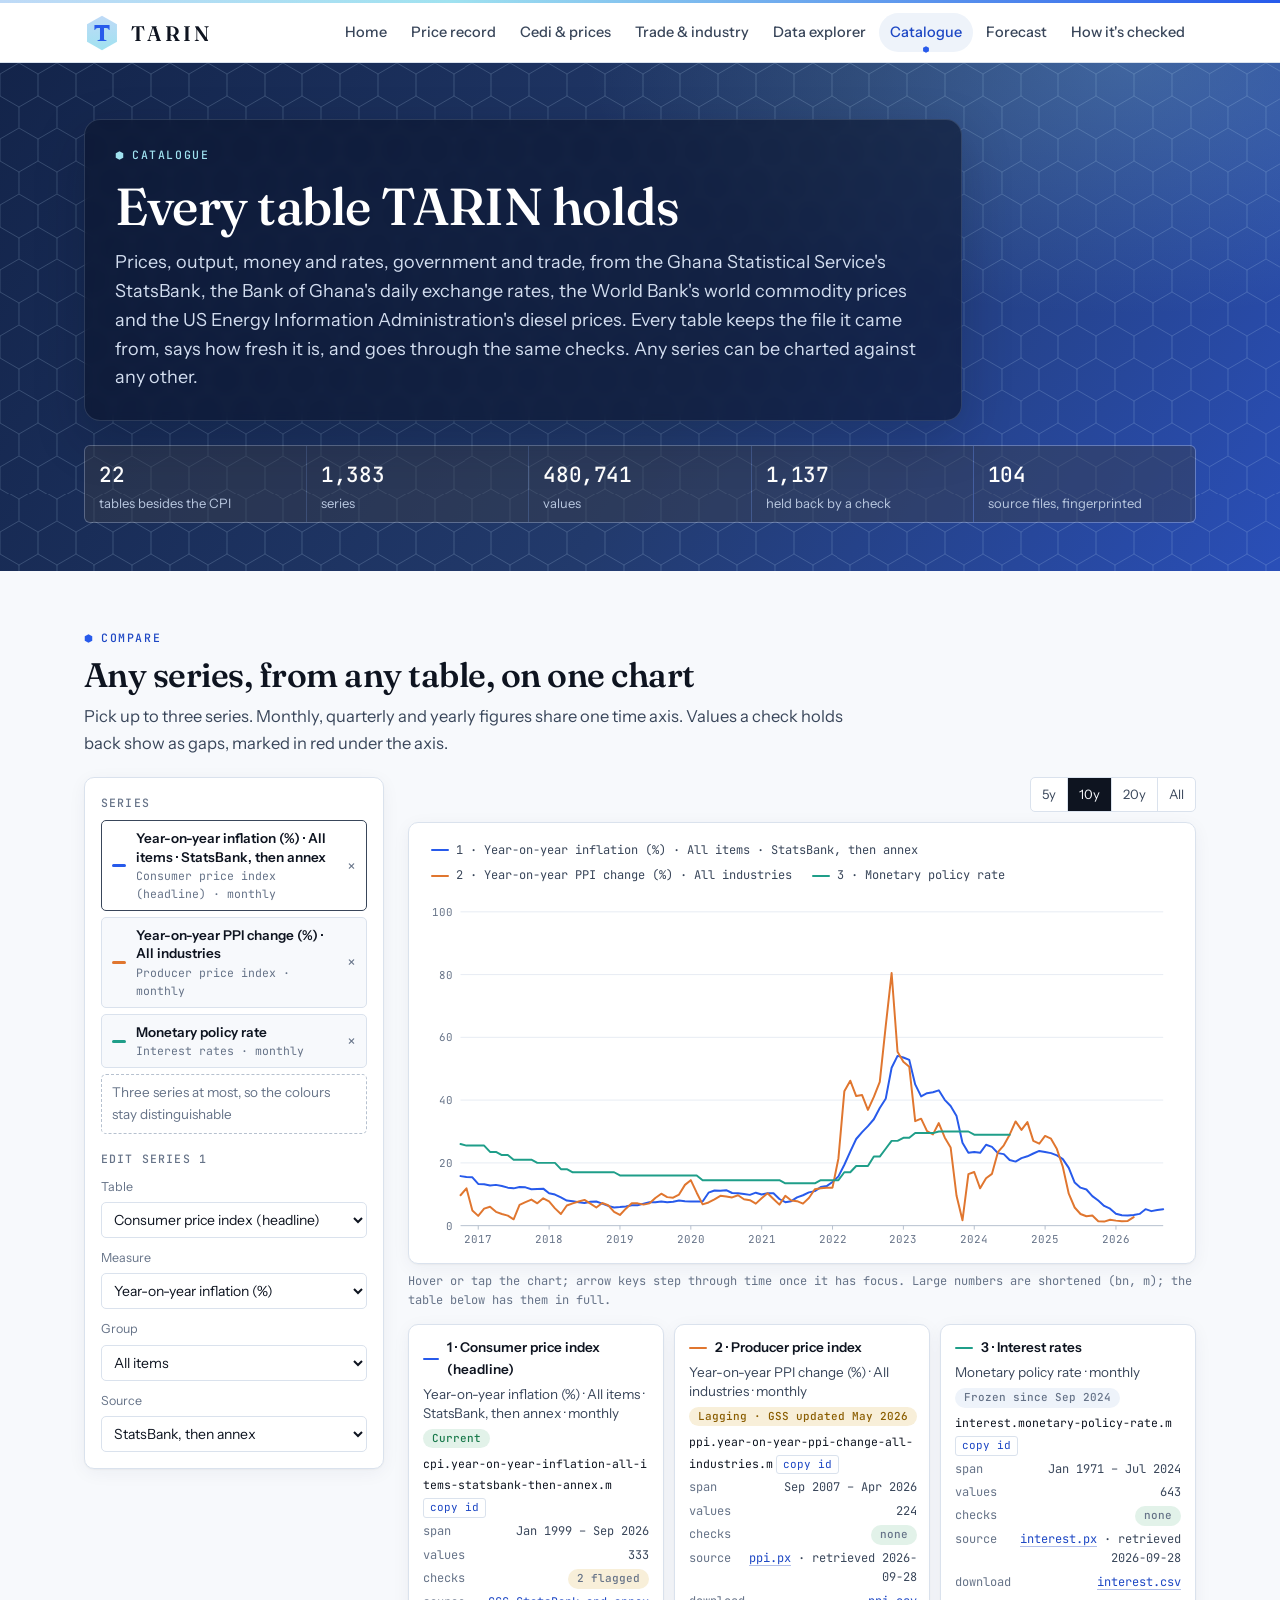
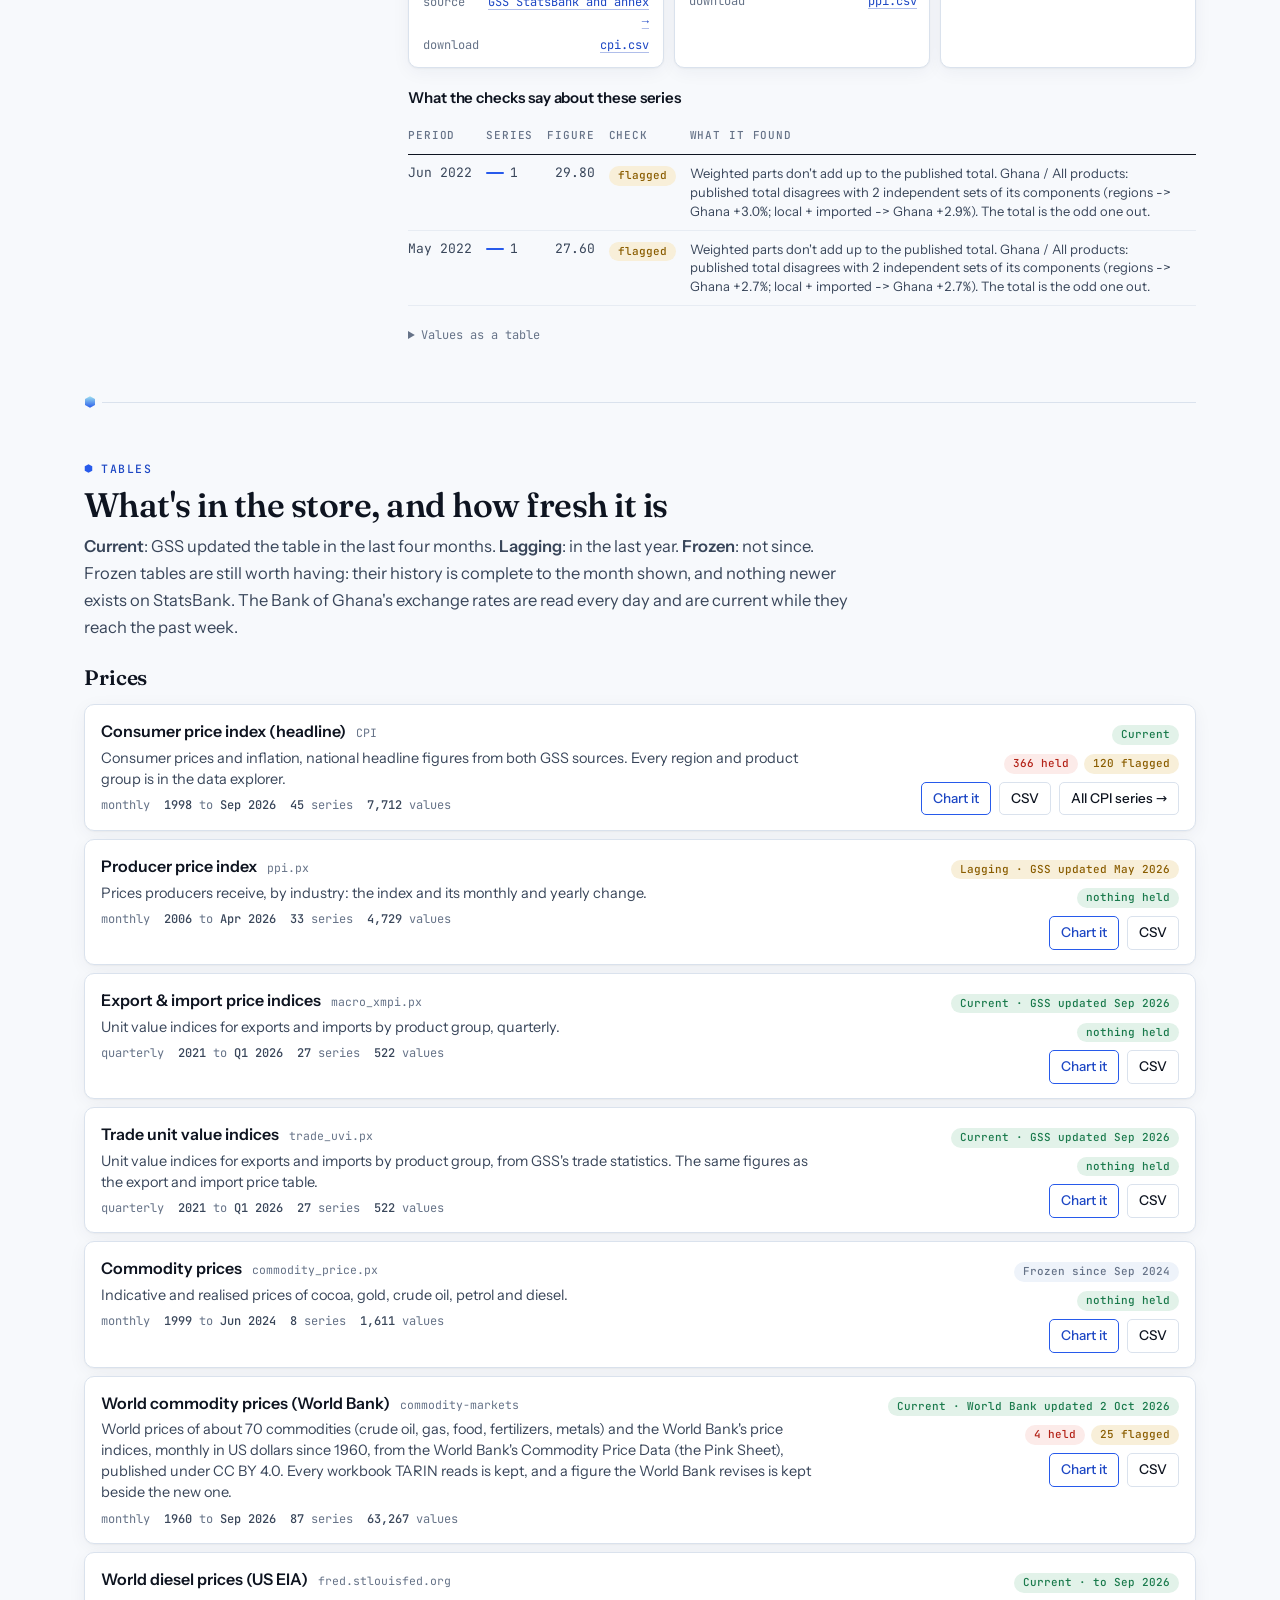
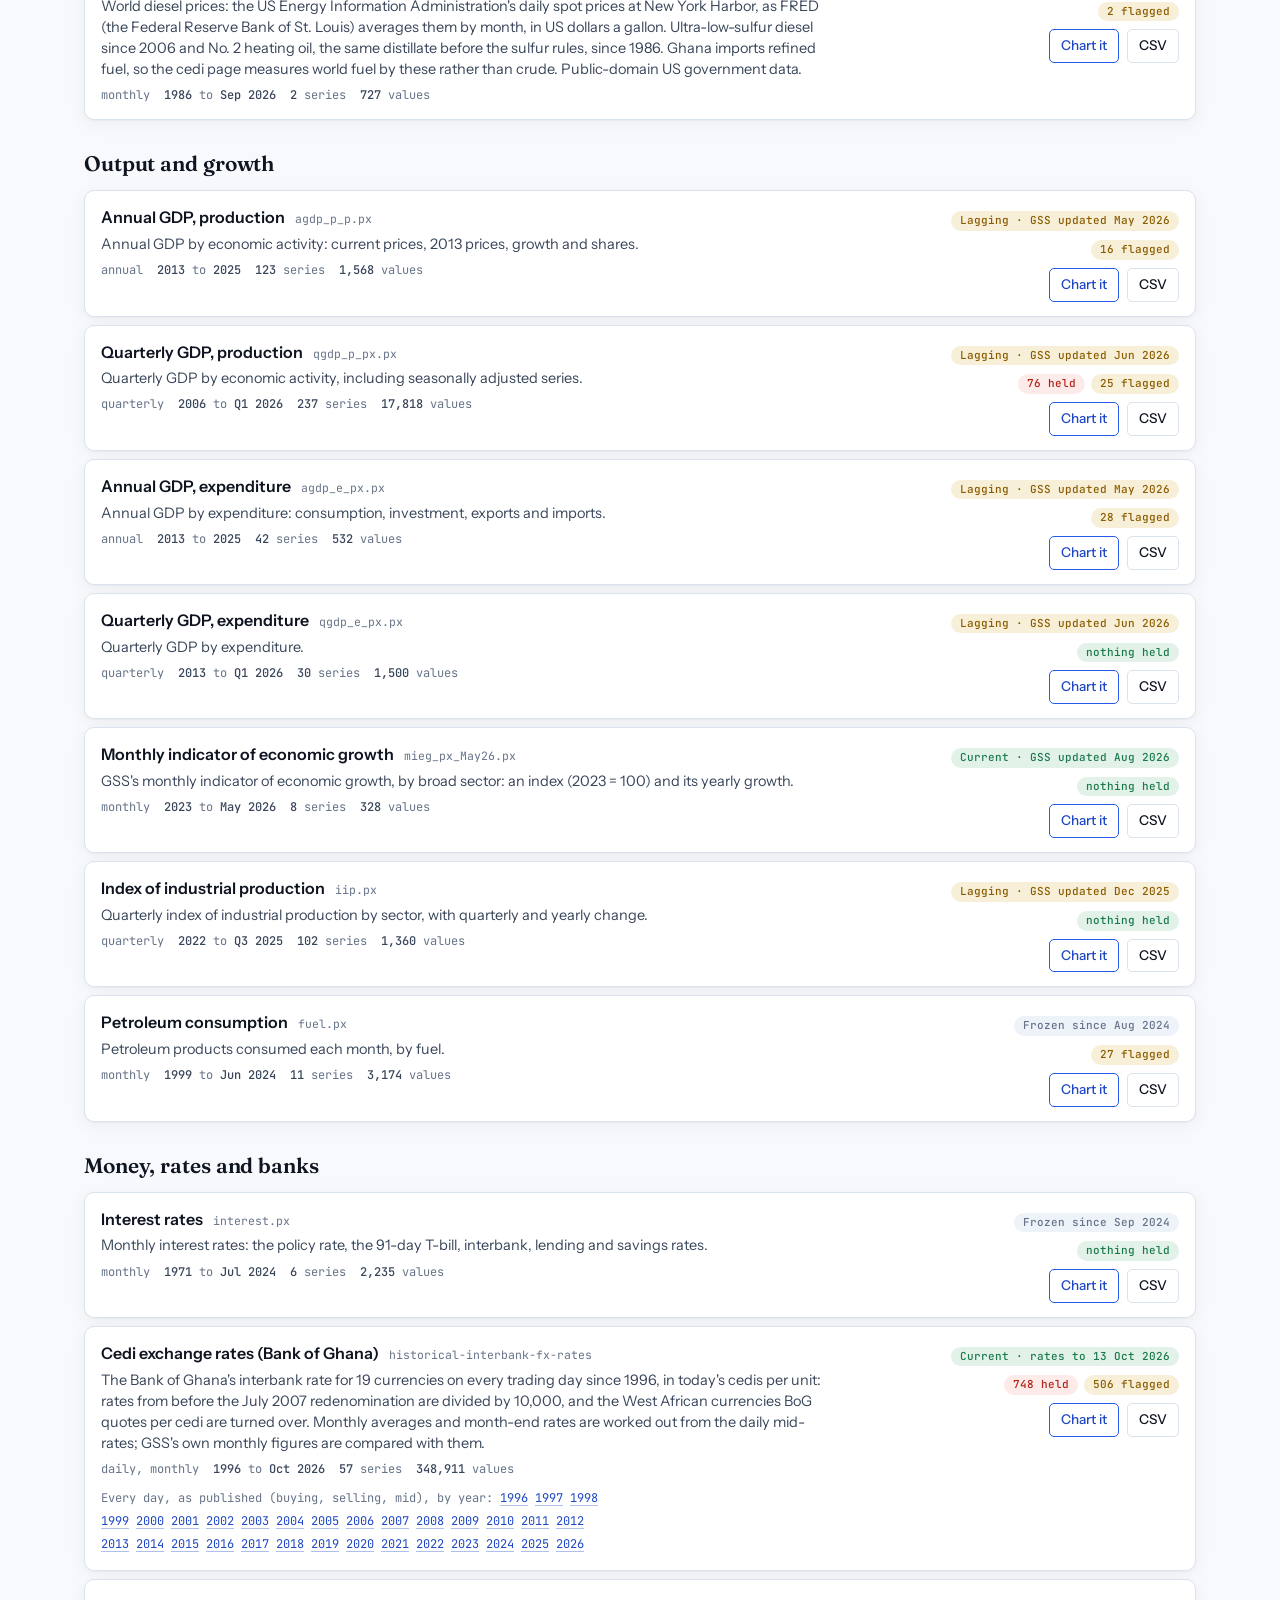
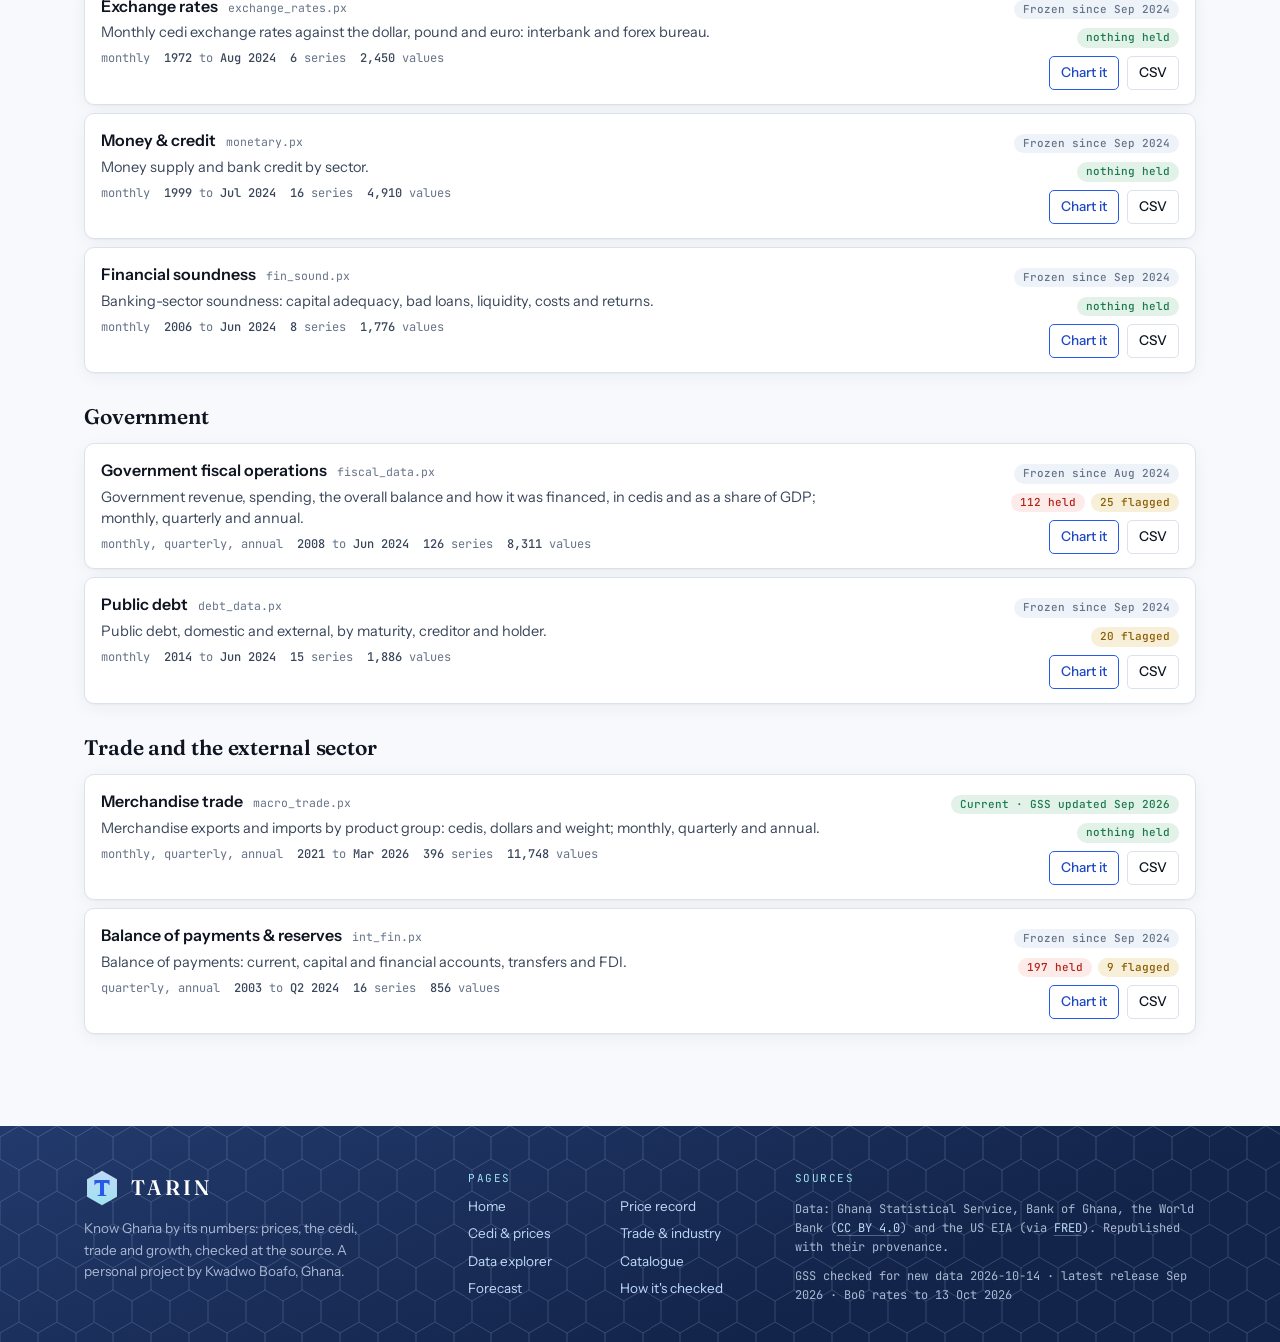
==== commit d27590c0: "Checked GSS 2026-10-14: no new release" ====
--- a/catalogue/index.html
+++ b/catalogue/index.html
@@ -15,7 +15,7 @@
 <meta property="og:image" content="https://tarin.bmdghana.com/assets/og.png">
 <meta property="og:image:width" content="1200">
 <meta property="og:image:height" content="630">
-<meta property="og:image:alt" content="TARIN: the checked record of Ghana's prices">
+<meta property="og:image:alt" content="TARIN: Know Ghana by its numbers">
 <meta name="twitter:card" content="summary_large_image">
 <link rel="icon" href="../assets/favicon.svg" type="image/svg+xml">
 <link rel="preload" href="../assets/fonts/instrument-sans-latin-wght-normal.woff2" as="font" type="font/woff2" crossorigin>
@@ -135,9 +135,11 @@
 
 <main class="wrap">
   <div class="page-head" style="padding-block:32px 24px">
+    <div class="ph-text">
     <span class="eyebrow">Catalogue</span>
     <h1>Every table TARIN holds</h1>
     <p class="lede" id="c-lede">Prices, output, money and rates, government and trade, from the Ghana Statistical Service's StatsBank, the Bank of Ghana's daily exchange rates, the World Bank's world commodity prices and the US Energy Information Administration's diesel prices. Every table keeps the file it came from, says how fresh it is, and goes through the same checks. Any series can be charted against any other.</p>
+    </div>
     <div class="stats" id="c-stats">
       <div><b data-k="all_tables">–</b><span>tables besides the CPI</span></div>
       <div><b data-k="series">–</b><span>series</span></div>
@@ -214,7 +216,7 @@
   <div class="wrap">
     <div class="f-brand">
       <a class="brand" href="../index.html" aria-label="TARIN home"><img src="../assets/logo.svg" alt=""><span class="word">TARIN</span></a>
-      <p>The checked record of Ghana's data. A personal project by Kwadwo Boafo, Ghana.</p>
+      <p>Know Ghana by its numbers: prices, the cedi, trade and growth, checked at the source. A personal project by Kwadwo Boafo, Ghana.</p>
     </div>
     <nav class="f-nav" aria-label="Pages">
       <span class="f-label">Pages</span>
--- a/assets/tarin.css
+++ b/assets/tarin.css
@@ -134,6 +134,11 @@
     linear-gradient(120deg, var(--navy-deep) 0%, var(--navy) 55%, #2a4fb8 100%);
   border-bottom: 0;
 }
+/* the text on a band sits on a translucent navy panel, so the hex pattern doesn't fight it */
+.ph-text { display: grid; gap: 14px; justify-self: start; align-content: start; max-width: min(100%, 900px);
+  padding: 26px 30px 28px; border-radius: 16px; border: 1px solid rgba(191, 218, 247, 0.16);
+  background: rgba(10, 20, 44, 0.62); -webkit-backdrop-filter: blur(4px); backdrop-filter: blur(4px);
+  box-shadow: 0 18px 50px rgba(5, 12, 30, 0.22); }
 .page-head .eyebrow { color: var(--ice-2); }
 .page-head .eyebrow::before { background: var(--ice-2); }
 .page-head h1 { font-size: clamp(32px, 4.6vw, 52px); line-height: 1.06; max-width: 22ch; color: #fff; font-weight: 520; }
@@ -298,6 +303,7 @@
   .brand .word { font-size: 19px; }
   .page-head { padding: 36px calc(50vw - 50%) 32px !important; }
   .page-head .lede { font-size: 16.5px; }
+  .ph-text { padding: 20px 18px 22px; border-radius: 12px; margin-inline: -4px; }
   section.block { padding-block: 38px; scroll-margin-top: 16px; }
   .tiles { gap: 10px; }
   .tiles > div { padding: 16px 14px 12px; }
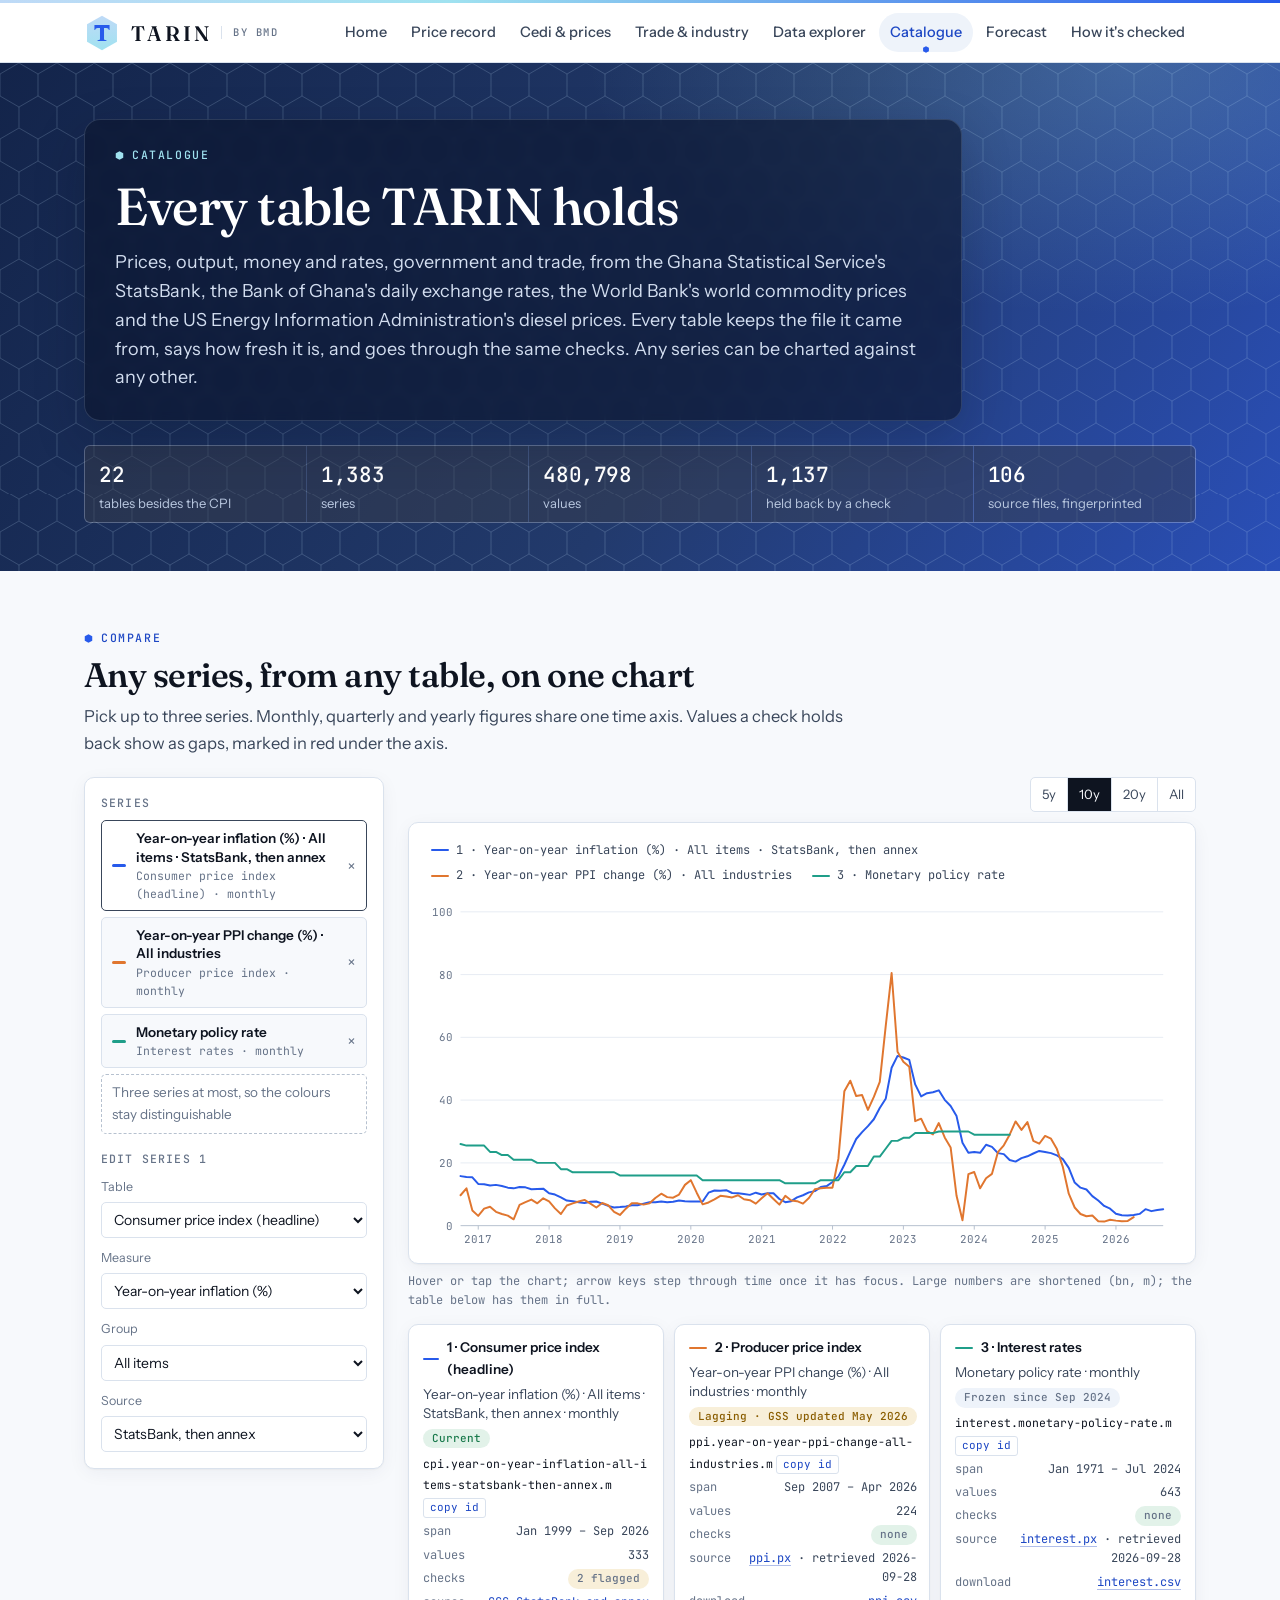
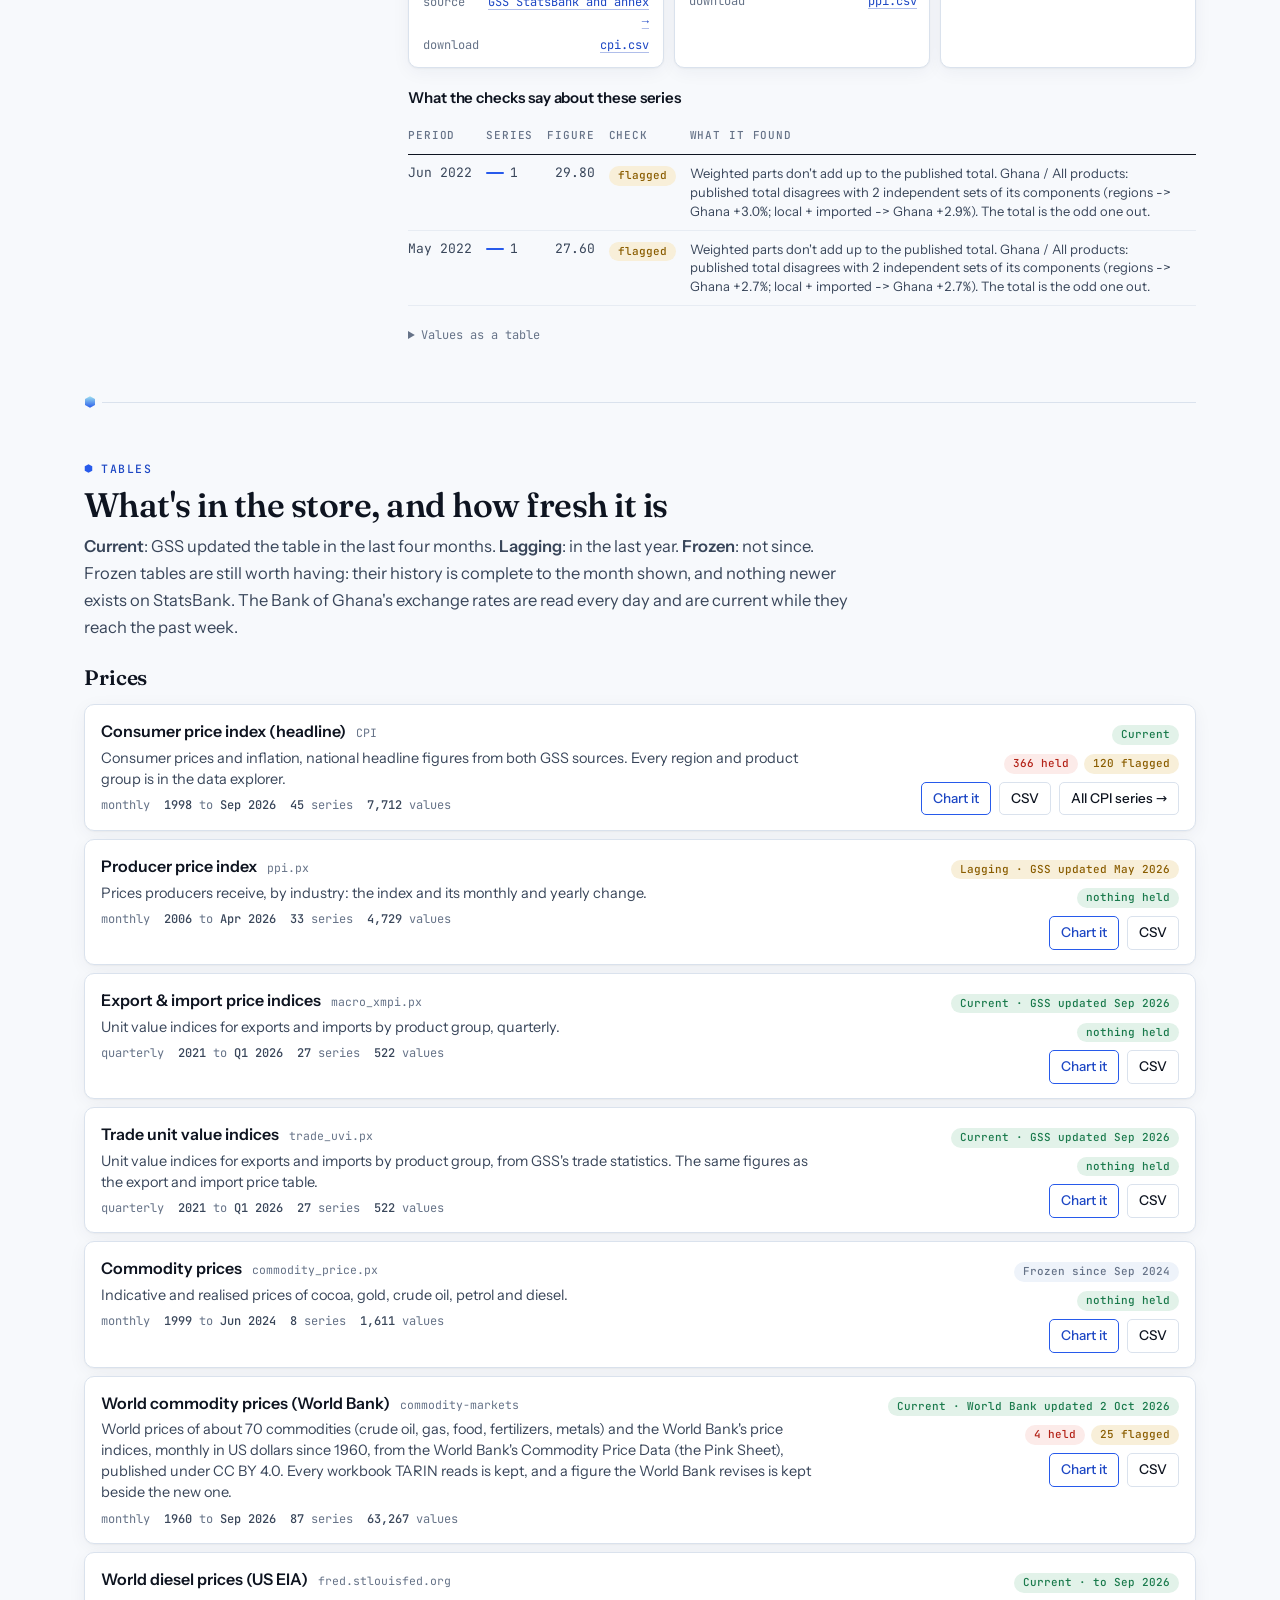
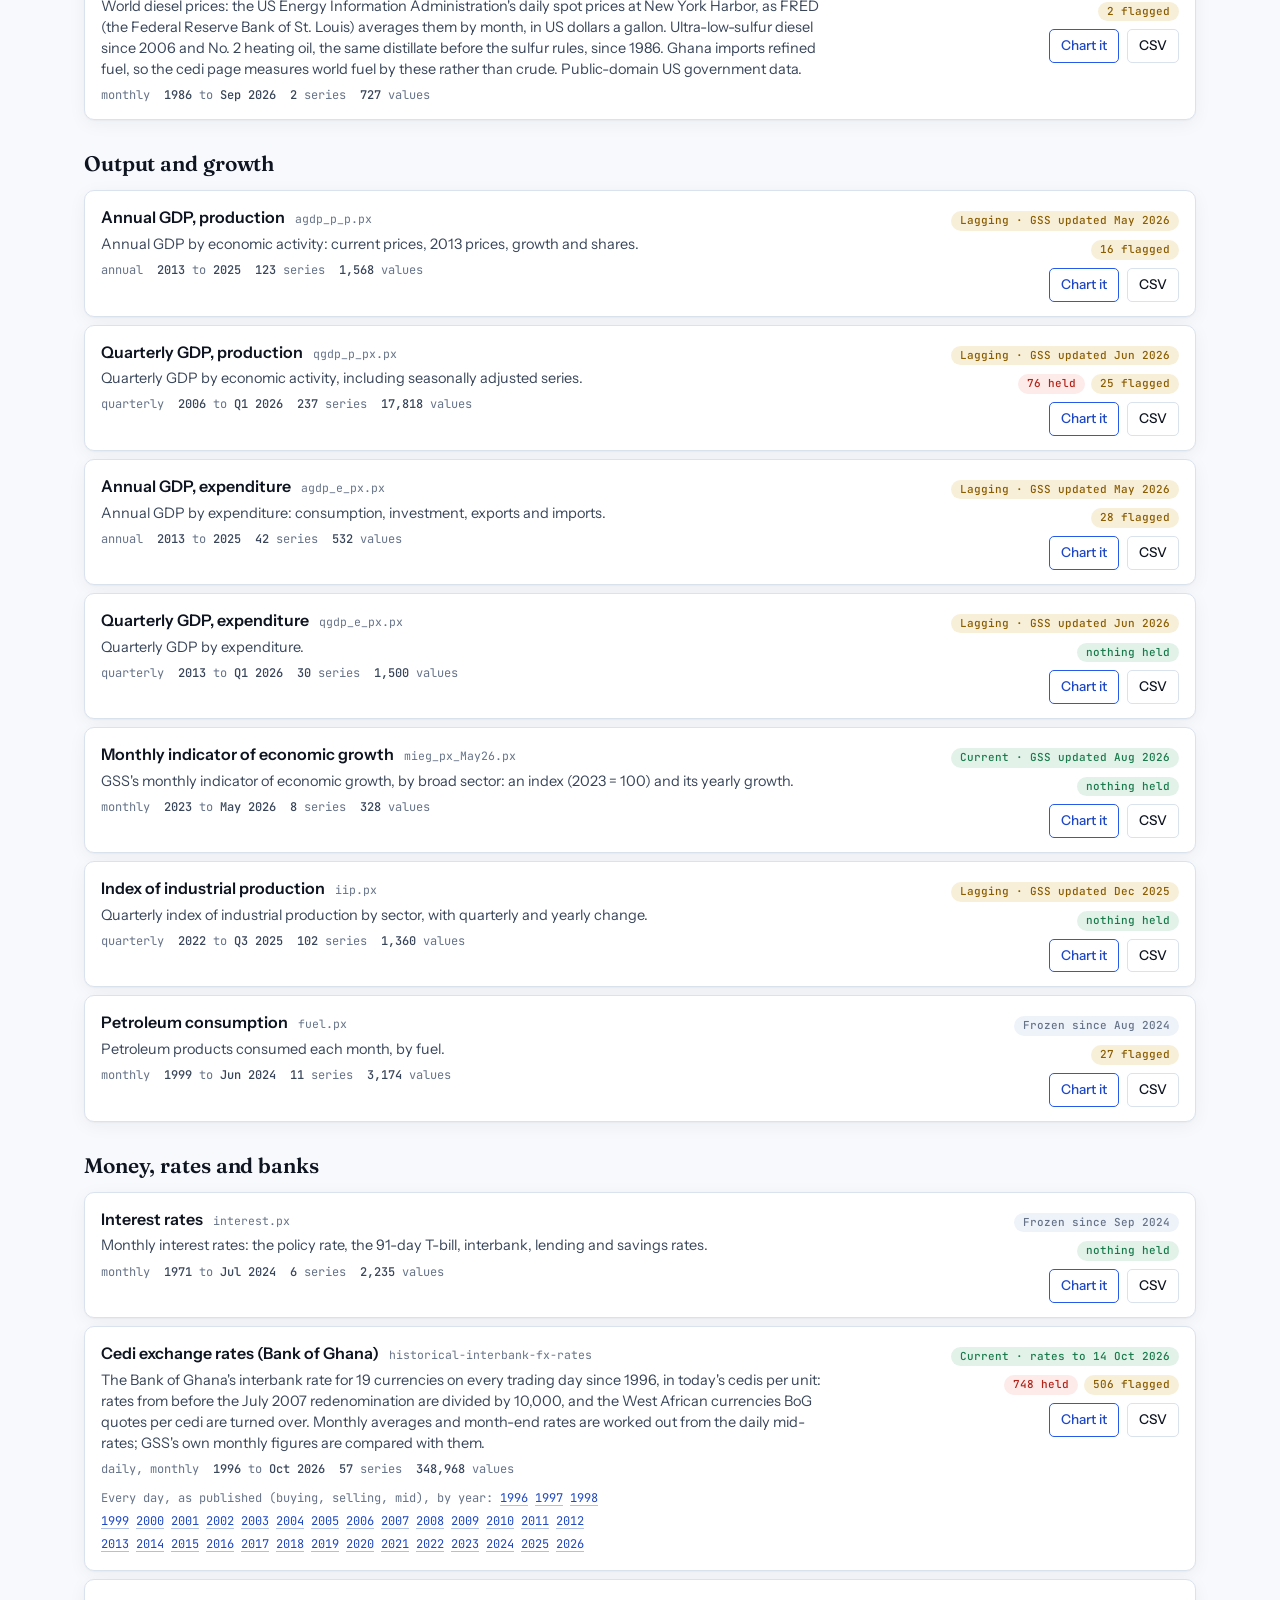
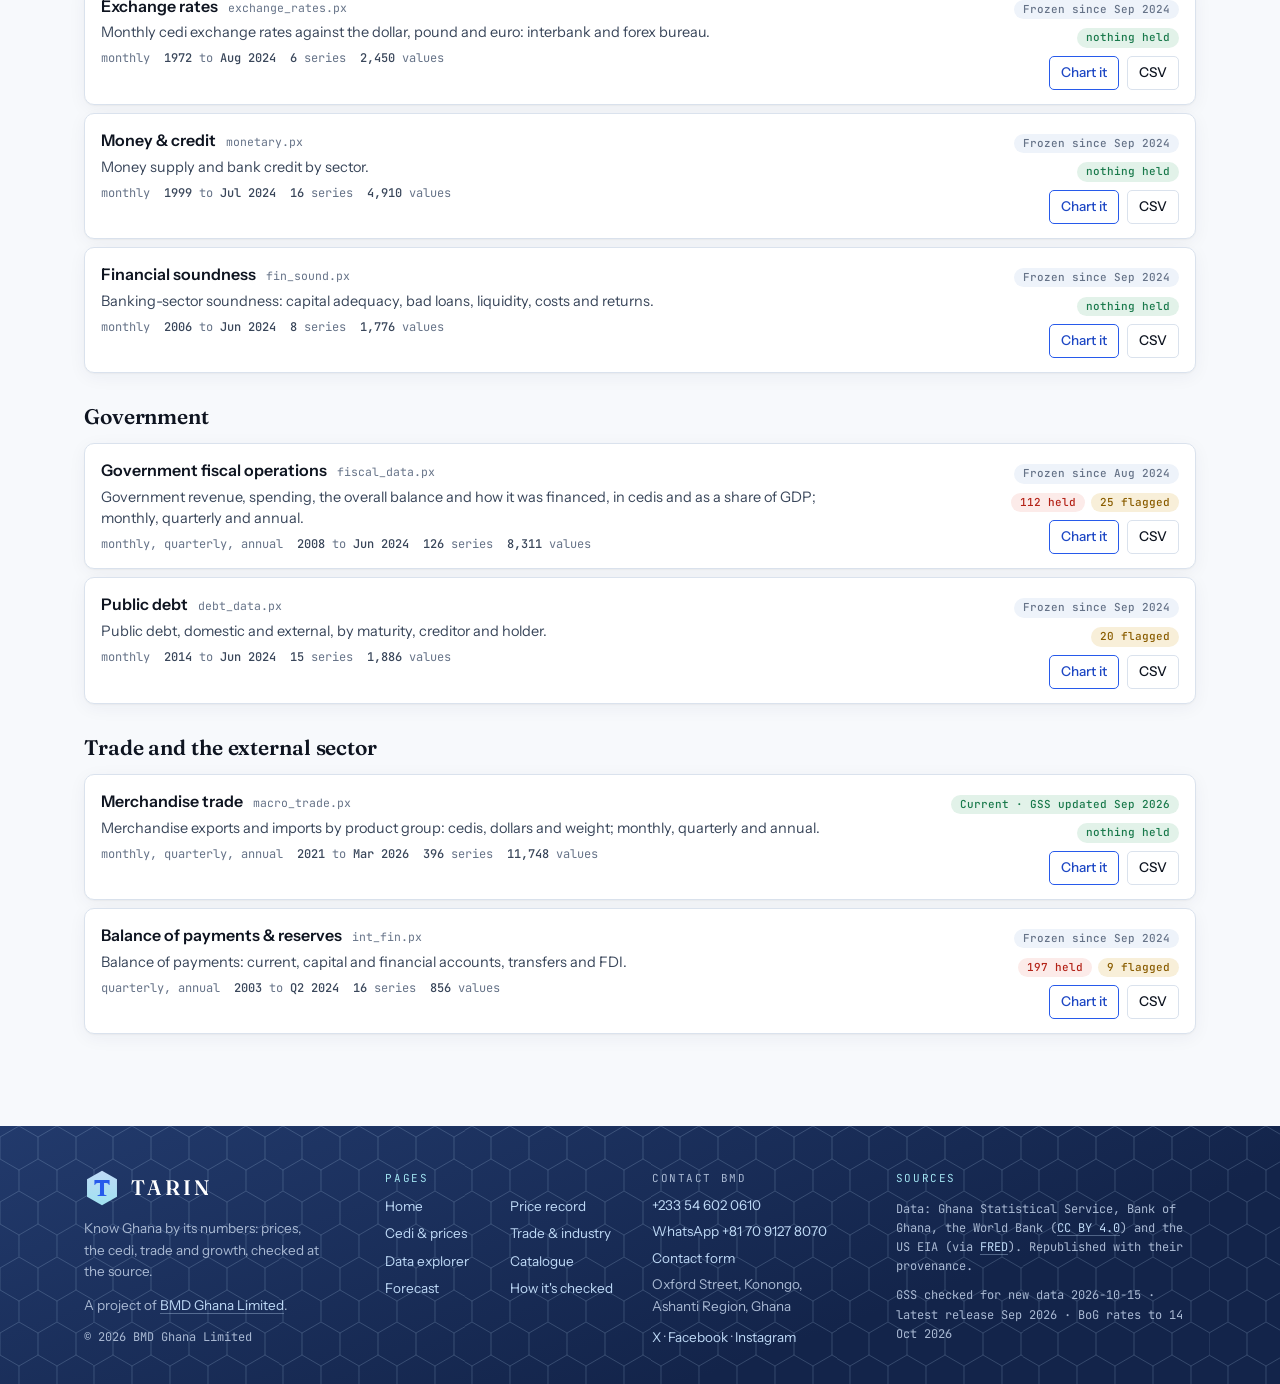
==== commit 27eda143: "Data update: BoG exchange rates to 2026-10-14; CPI checks re-run (their rules changed)" ====
--- a/catalogue/index.html
+++ b/catalogue/index.html
@@ -4,6 +4,7 @@
 <meta charset="utf-8">
 <meta name="viewport" content="width=device-width, initial-scale=1, viewport-fit=cover">
 <meta name="color-scheme" content="light">
+<meta name="author" content="BMD Ghana Limited">
 <meta name="theme-color" content="#ffffff">
 <title>Catalogue · TARIN</title>
 <meta name="description" content="Every table TARIN holds from Ghana Statistical Service: prices, GDP, money and rates, government and trade. Each with its source file, freshness and checks, and any series comparable with any other.">
@@ -20,7 +21,7 @@
 <link rel="icon" href="../assets/favicon.svg" type="image/svg+xml">
 <link rel="preload" href="../assets/fonts/instrument-sans-latin-wght-normal.woff2" as="font" type="font/woff2" crossorigin>
 <link rel="preload" href="../assets/fonts/fraunces-latin-opsz-normal.woff2" as="font" type="font/woff2" crossorigin>
-<link rel="stylesheet" href="../assets/tarin.css?v=7aa01f5163">
+<link rel="stylesheet" href="../assets/tarin.css?v=1571751e83">
 <style>
 .stats { display: grid; grid-template-columns: repeat(auto-fit, minmax(140px, 1fr)); gap: 1px; background: var(--rule); border: 1px solid var(--rule); border-radius: 6px; overflow: hidden; margin-top: 8px; }
 .stats div { background: var(--surface); padding: 12px 14px 10px; display: grid; gap: 2px; align-content: start; }
@@ -119,7 +120,7 @@
 
 <header class="band">
   <div class="wrap">
-    <a class="brand" href="../index.html" aria-label="TARIN home"><img src="../assets/logo.svg" alt=""><span class="word">TARIN</span></a>
+    <a class="brand" href="../index.html" aria-label="TARIN home, a BMD Ghana project"><img src="../assets/logo.svg" alt=""><span class="word">TARIN</span><span class="by">by BMD</span></a>
     <nav class="main" aria-label="Main">
       <a href="../index.html">Home</a>
       <a href="../price-record/index.html">Price record</a>
@@ -216,7 +217,9 @@
   <div class="wrap">
     <div class="f-brand">
       <a class="brand" href="../index.html" aria-label="TARIN home"><img src="../assets/logo.svg" alt=""><span class="word">TARIN</span></a>
-      <p>Know Ghana by its numbers: prices, the cedi, trade and growth, checked at the source. A personal project by Kwadwo Boafo, Ghana.</p>
+      <p>Know Ghana by its numbers: prices, the cedi, trade and growth, checked at the source.</p>
+      <p>A project of <a href="https://bmdghana.com/">BMD Ghana Limited</a>.</p>
+      <p class="f-copy">© 2026 BMD Ghana Limited</p>
     </div>
     <nav class="f-nav" aria-label="Pages">
       <span class="f-label">Pages</span>
@@ -229,6 +232,14 @@
       <a href="../forecast/index.html">Forecast</a>
       <a href="../checks/index.html">How it's checked</a>
     </nav>
+    <div class="f-contact">
+      <span class="f-label">Contact BMD</span>
+      <a href="tel:+233546020610">+233 54 602 0610</a>
+      <a href="https://wa.me/817091278070" rel="noopener">WhatsApp +81 70 9127 8070</a>
+      <a href="https://bmdghana.com/contact" rel="noopener">Contact form</a>
+      <span>Oxford Street, Konongo,<br>Ashanti Region, Ghana</span>
+      <span class="f-social"><a href="https://x.com/BMDGhana" rel="noopener">X</a> · <a href="https://www.facebook.com/bmdghana/" rel="noopener">Facebook</a> · <a href="https://www.instagram.com/bmdghana/" rel="noopener">Instagram</a></span>
+    </div>
     <div class="f-meta">
       <span class="f-label">Sources</span>
       <span>Data: Ghana Statistical Service, Bank of Ghana, the World Bank (<a href="https://creativecommons.org/licenses/by/4.0/">CC BY 4.0</a>) and the US EIA (via <a href="https://fred.stlouisfed.org/">FRED</a>). Republished with their provenance.</span>
--- a/assets/tarin.css
+++ b/assets/tarin.css
@@ -225,15 +225,23 @@
   margin-top: 40px; color: var(--band-muted);
   background: var(--hex-ice) 0 0 / 37.8px 65.475px, linear-gradient(160deg, var(--navy) 0%, var(--navy-deep) 70%);
 }
-footer.site .wrap { display: grid; grid-template-columns: minmax(0, 1.2fr) minmax(0, 1fr) minmax(0, 1.4fr); gap: 28px 40px;
+footer.site .wrap { display: grid; grid-template-columns: minmax(0, 1.15fr) minmax(0, 1fr) minmax(0, 0.9fr) minmax(0, 1.3fr); gap: 28px 36px;
   padding-block: 44px 36px; font-size: 13.5px; line-height: 1.6; }
 footer.site a { color: var(--ice-1); text-decoration-color: rgba(191, 218, 247, 0.35); }
 footer.site a:hover { color: #fff; }
 footer.site .f-brand { display: grid; gap: 12px; align-content: start; }
 footer.site .f-brand .brand { color: #fff; }
 footer.site .f-brand p { max-width: 34ch; }
+footer.site .f-copy { font-family: var(--f-mono); font-size: 12px; color: var(--band-muted); }
+.brand .by { font-family: var(--f-mono); font-size: 10.5px; font-weight: 500; letter-spacing: 0.14em; text-transform: uppercase;
+  color: var(--muted); border-left: 1px solid var(--rule); padding-left: 11px; margin-left: 1px; line-height: 1.2; }
 footer.site .f-nav { display: grid; grid-template-columns: repeat(2, minmax(0, 1fr)); gap: 6px 18px; align-content: start; }
 footer.site .f-nav a { text-decoration: none; }
+footer.site .f-contact { display: grid; gap: 5px; align-content: start; }
+footer.site .f-contact a { text-decoration: none; }
+footer.site .f-contact a:hover { text-decoration: underline; }
+footer.site .f-contact span { color: var(--band-muted); }
+footer.site .f-social { margin-top: 4px; }
 footer.site .f-meta { display: grid; gap: 10px; align-content: start; font-family: var(--f-mono); font-size: 12px; }
 footer.site .f-label { font-family: var(--f-mono); font-size: 11px; letter-spacing: 0.14em; text-transform: uppercase; color: var(--ice-2); grid-column: 1 / -1; margin-bottom: 2px; }
 
@@ -269,9 +277,8 @@
 .btn.primary { background: var(--brand); border-color: var(--brand); color: #fff; }
 .btn.primary:hover { background: #1f4fd6; color: #fff; }
 
-@media (max-width: 960px) {
+@media (max-width: 1080px) {
   footer.site .wrap { grid-template-columns: 1fr 1fr; }
-  footer.site .f-meta { grid-column: 1 / -1; }
 }
 @media (max-width: 860px) {
   .tiles { grid-template-columns: repeat(2, minmax(0, 1fr)); }
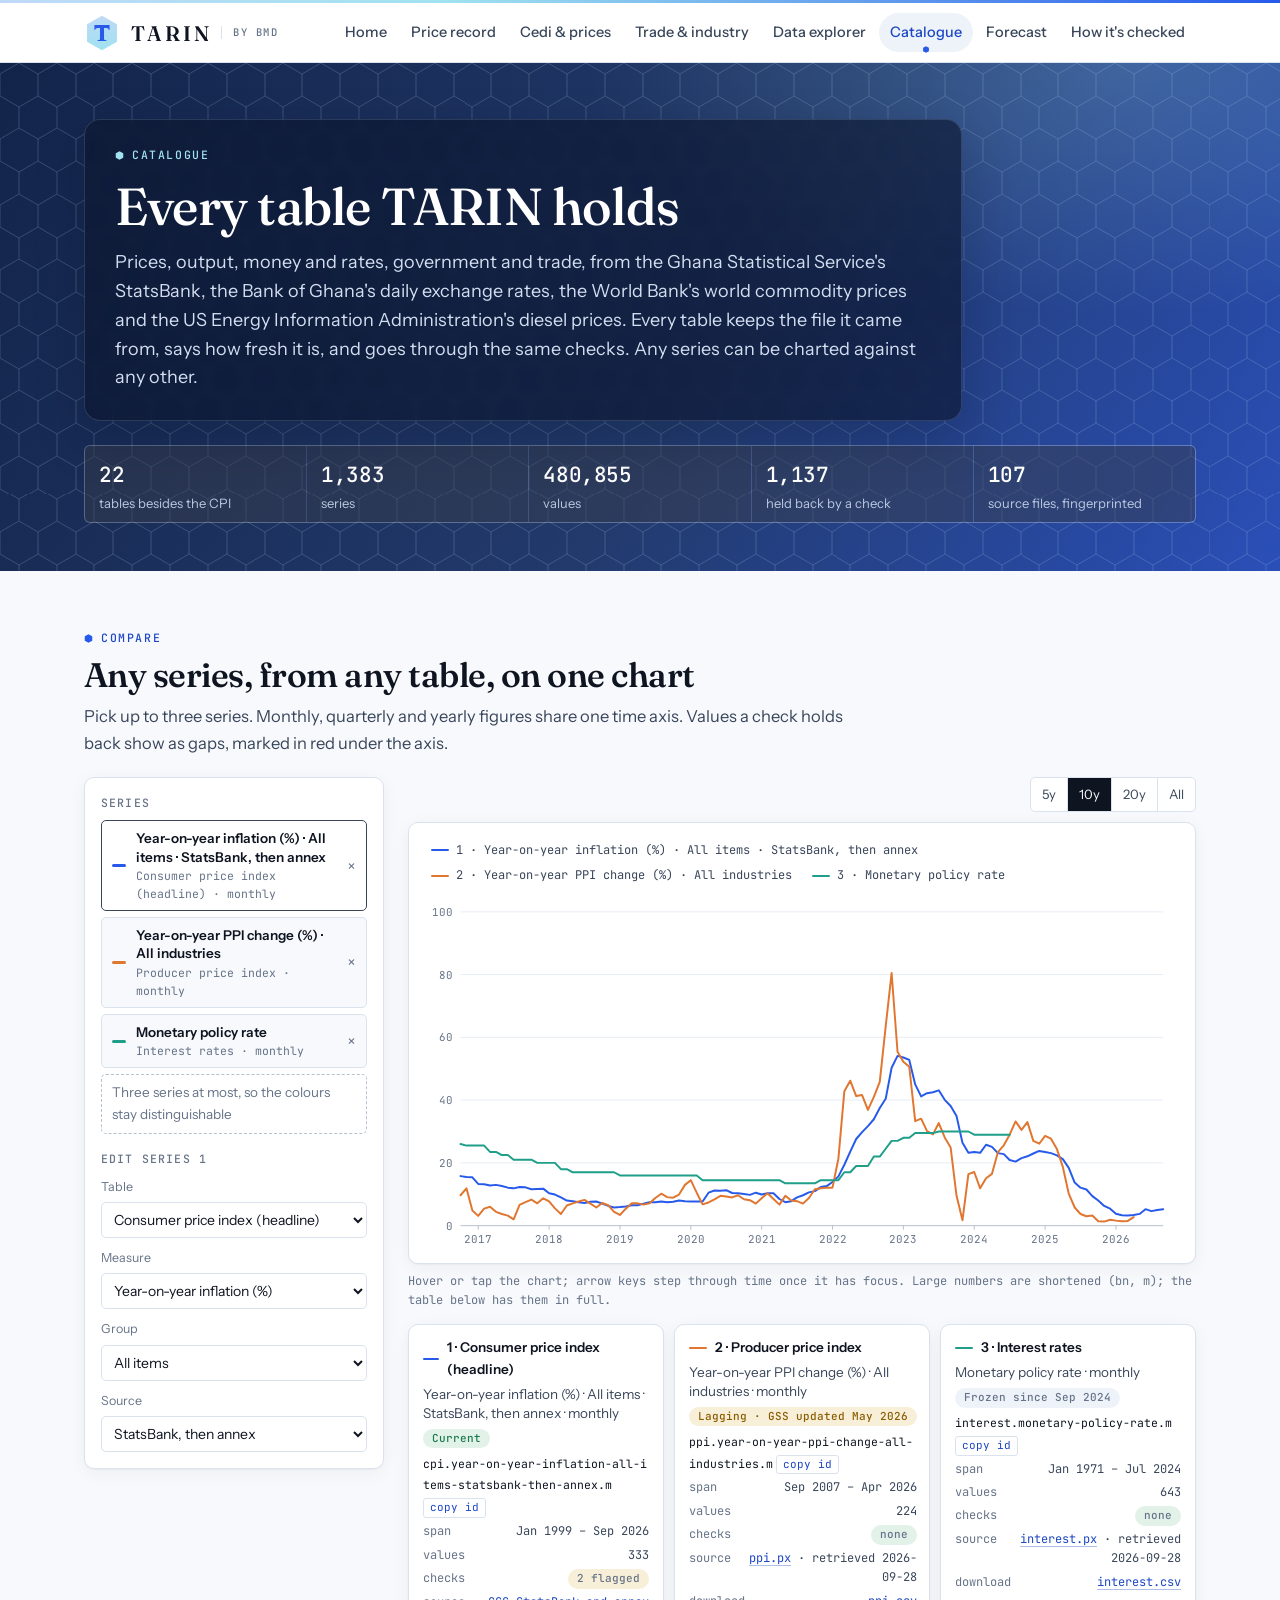
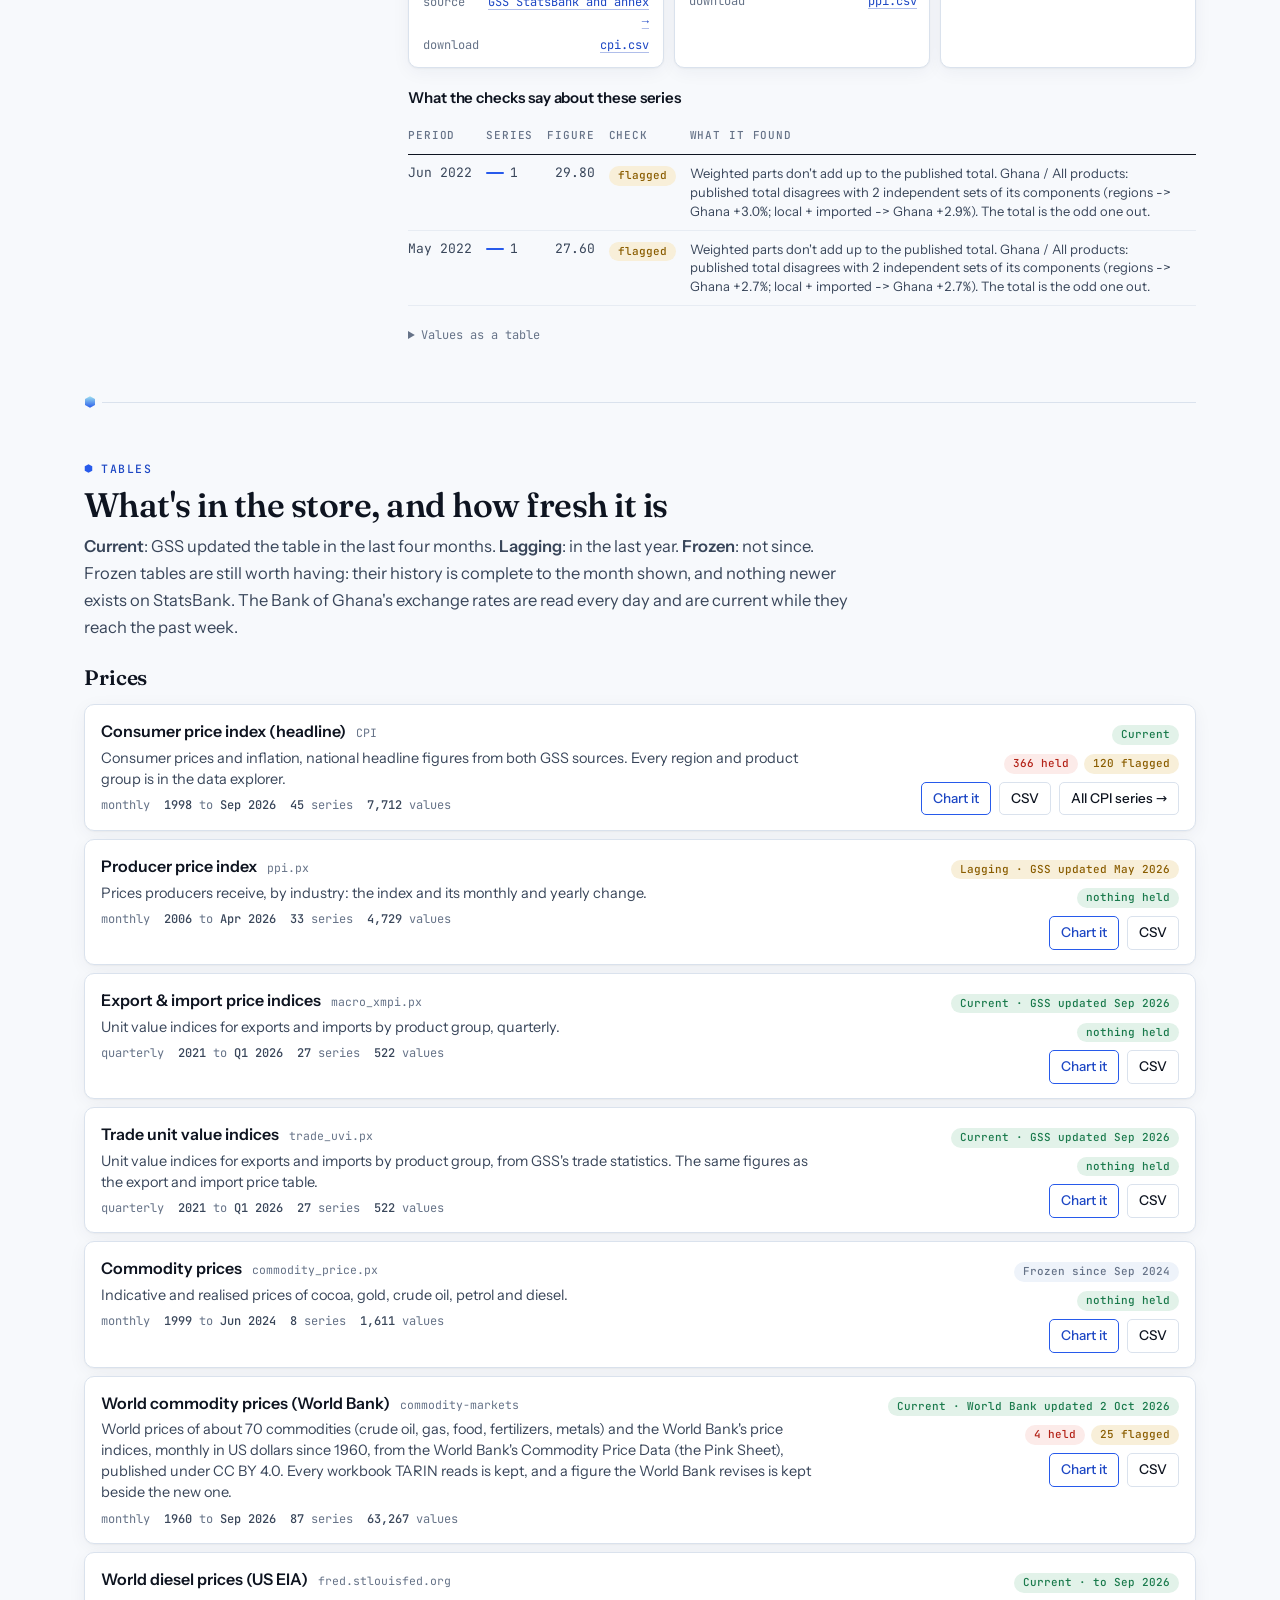
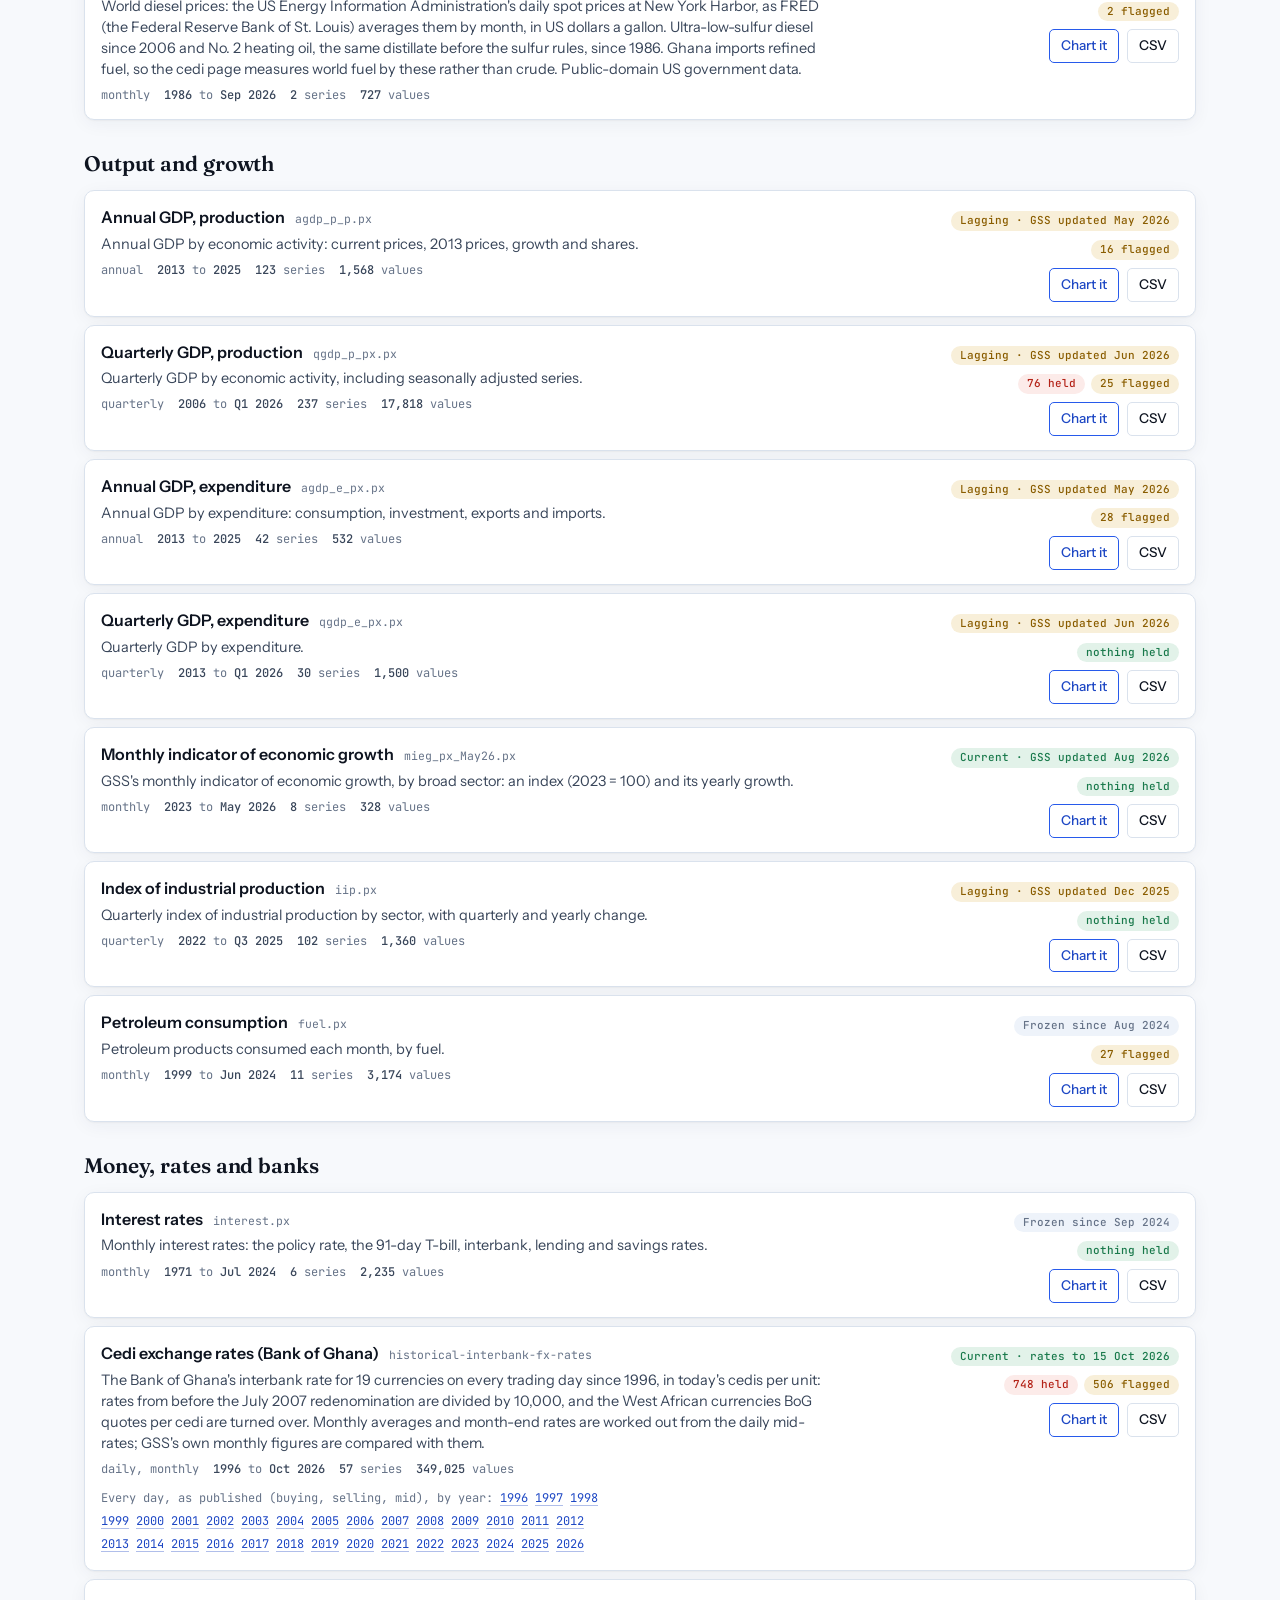
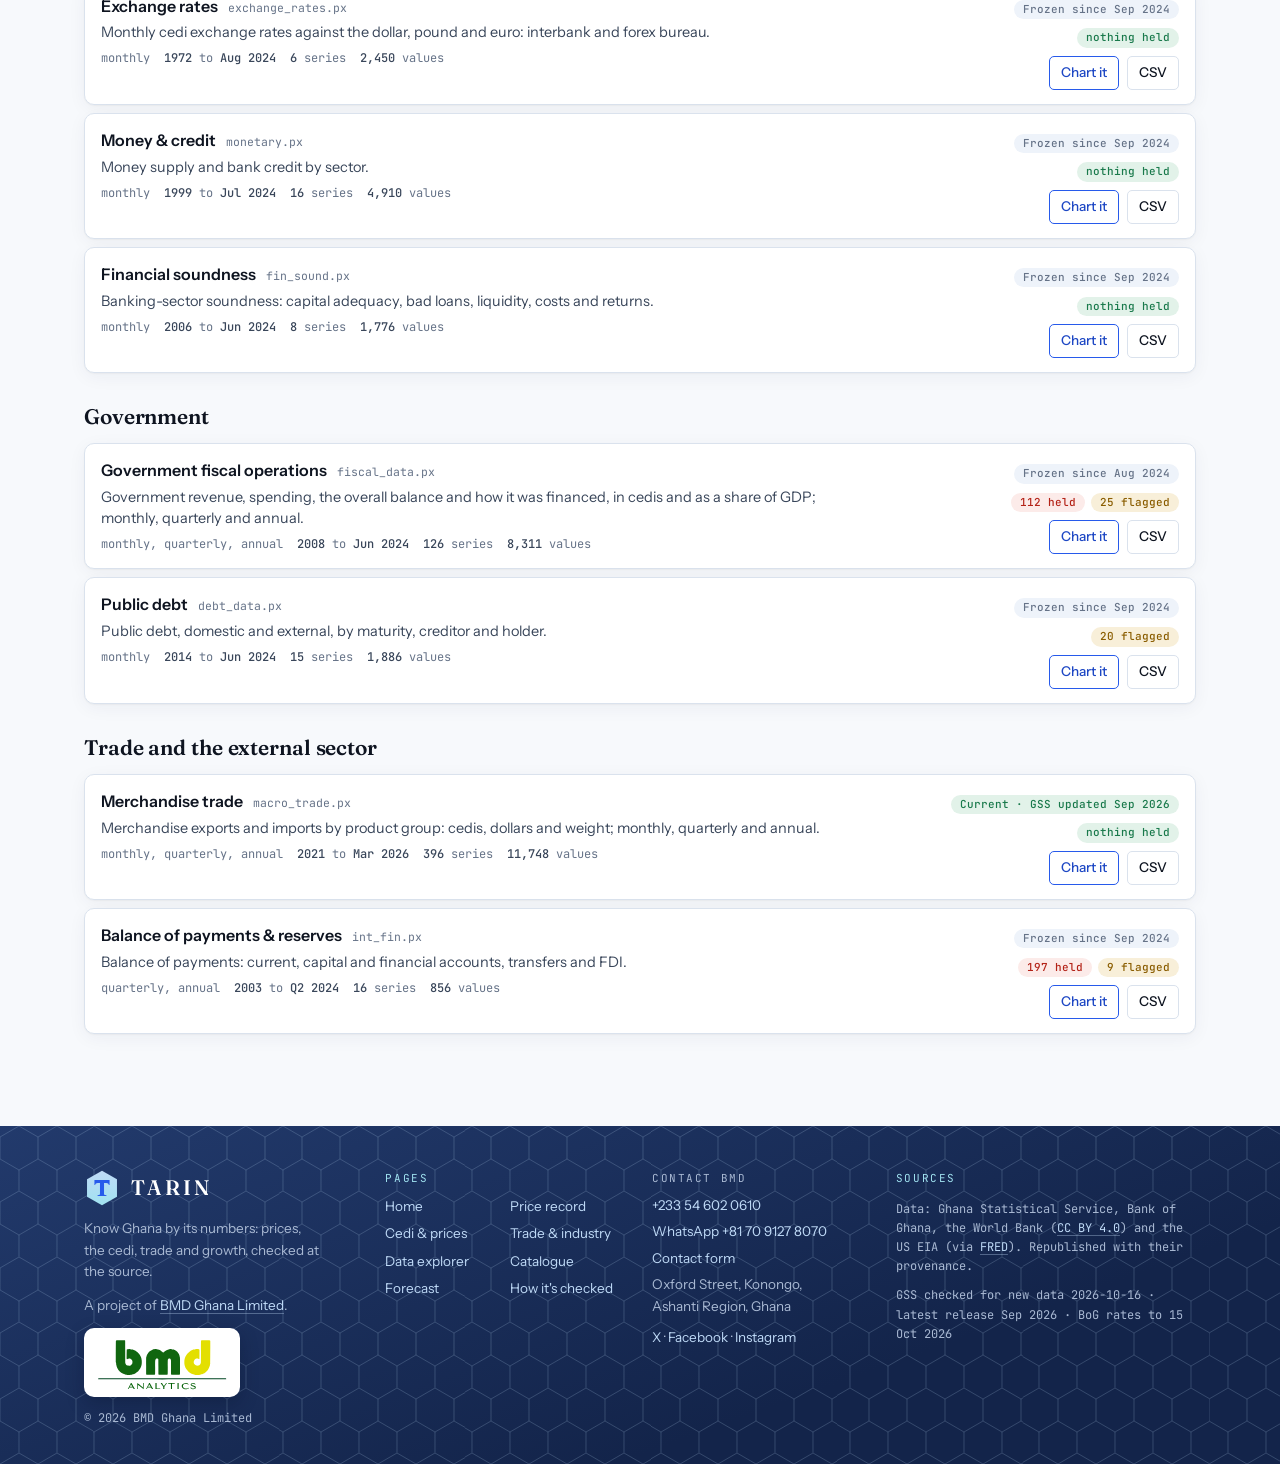
==== commit 51e899d3: "Data update: BoG exchange rates to 2026-10-15" ====
--- a/catalogue/index.html
+++ b/catalogue/index.html
@@ -21,7 +21,7 @@
 <link rel="icon" href="../assets/favicon.svg" type="image/svg+xml">
 <link rel="preload" href="../assets/fonts/instrument-sans-latin-wght-normal.woff2" as="font" type="font/woff2" crossorigin>
 <link rel="preload" href="../assets/fonts/fraunces-latin-opsz-normal.woff2" as="font" type="font/woff2" crossorigin>
-<link rel="stylesheet" href="../assets/tarin.css?v=1571751e83">
+<link rel="stylesheet" href="../assets/tarin.css?v=983185bf84">
 <style>
 .stats { display: grid; grid-template-columns: repeat(auto-fit, minmax(140px, 1fr)); gap: 1px; background: var(--rule); border: 1px solid var(--rule); border-radius: 6px; overflow: hidden; margin-top: 8px; }
 .stats div { background: var(--surface); padding: 12px 14px 10px; display: grid; gap: 2px; align-content: start; }
@@ -219,6 +219,7 @@
       <a class="brand" href="../index.html" aria-label="TARIN home"><img src="../assets/logo.svg" alt=""><span class="word">TARIN</span></a>
       <p>Know Ghana by its numbers: prices, the cedi, trade and growth, checked at the source.</p>
       <p>A project of <a href="https://bmdghana.com/">BMD Ghana Limited</a>.</p>
+      <a class="f-bmd" href="https://bmdghana.com/" aria-label="BMD Analytics, bmdghana.com"><img src="../assets/bmd-analytics.svg" alt="BMD Analytics" width="132" height="55"></a>
       <p class="f-copy">© 2026 BMD Ghana Limited</p>
     </div>
     <nav class="f-nav" aria-label="Pages">
--- a/assets/tarin.css
+++ b/assets/tarin.css
@@ -232,6 +232,10 @@
 footer.site .f-brand { display: grid; gap: 12px; align-content: start; }
 footer.site .f-brand .brand { color: #fff; }
 footer.site .f-brand p { max-width: 34ch; }
+footer.site .f-bmd { justify-self: start; display: inline-block; background: #fff; border-radius: 10px; padding: 8px 12px 6px;
+  box-shadow: 0 6px 18px rgba(5, 12, 30, 0.25); transition: transform .15s; }
+footer.site .f-bmd:hover { transform: translateY(-1px); }
+footer.site .f-bmd img { display: block; width: 132px; height: auto; }
 footer.site .f-copy { font-family: var(--f-mono); font-size: 12px; color: var(--band-muted); }
 .brand .by { font-family: var(--f-mono); font-size: 10.5px; font-weight: 500; letter-spacing: 0.14em; text-transform: uppercase;
   color: var(--muted); border-left: 1px solid var(--rule); padding-left: 11px; margin-left: 1px; line-height: 1.2; }
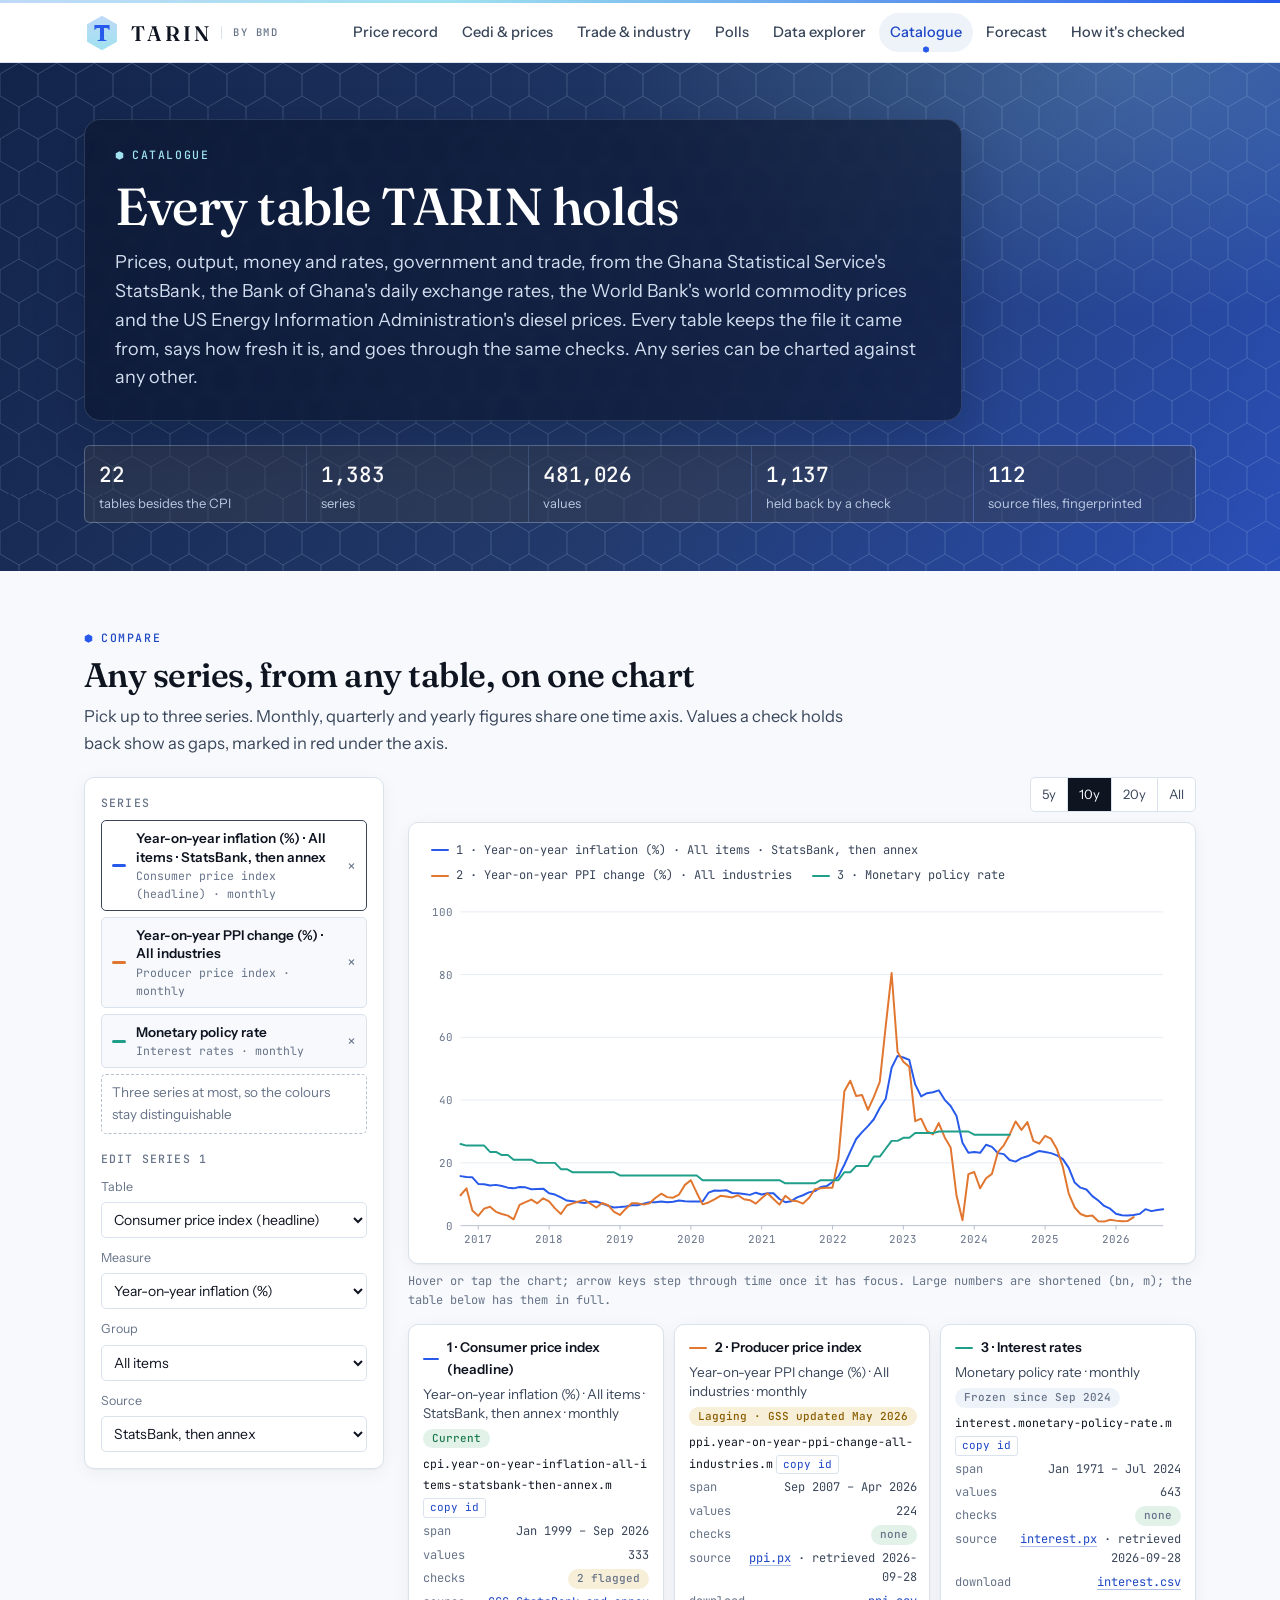
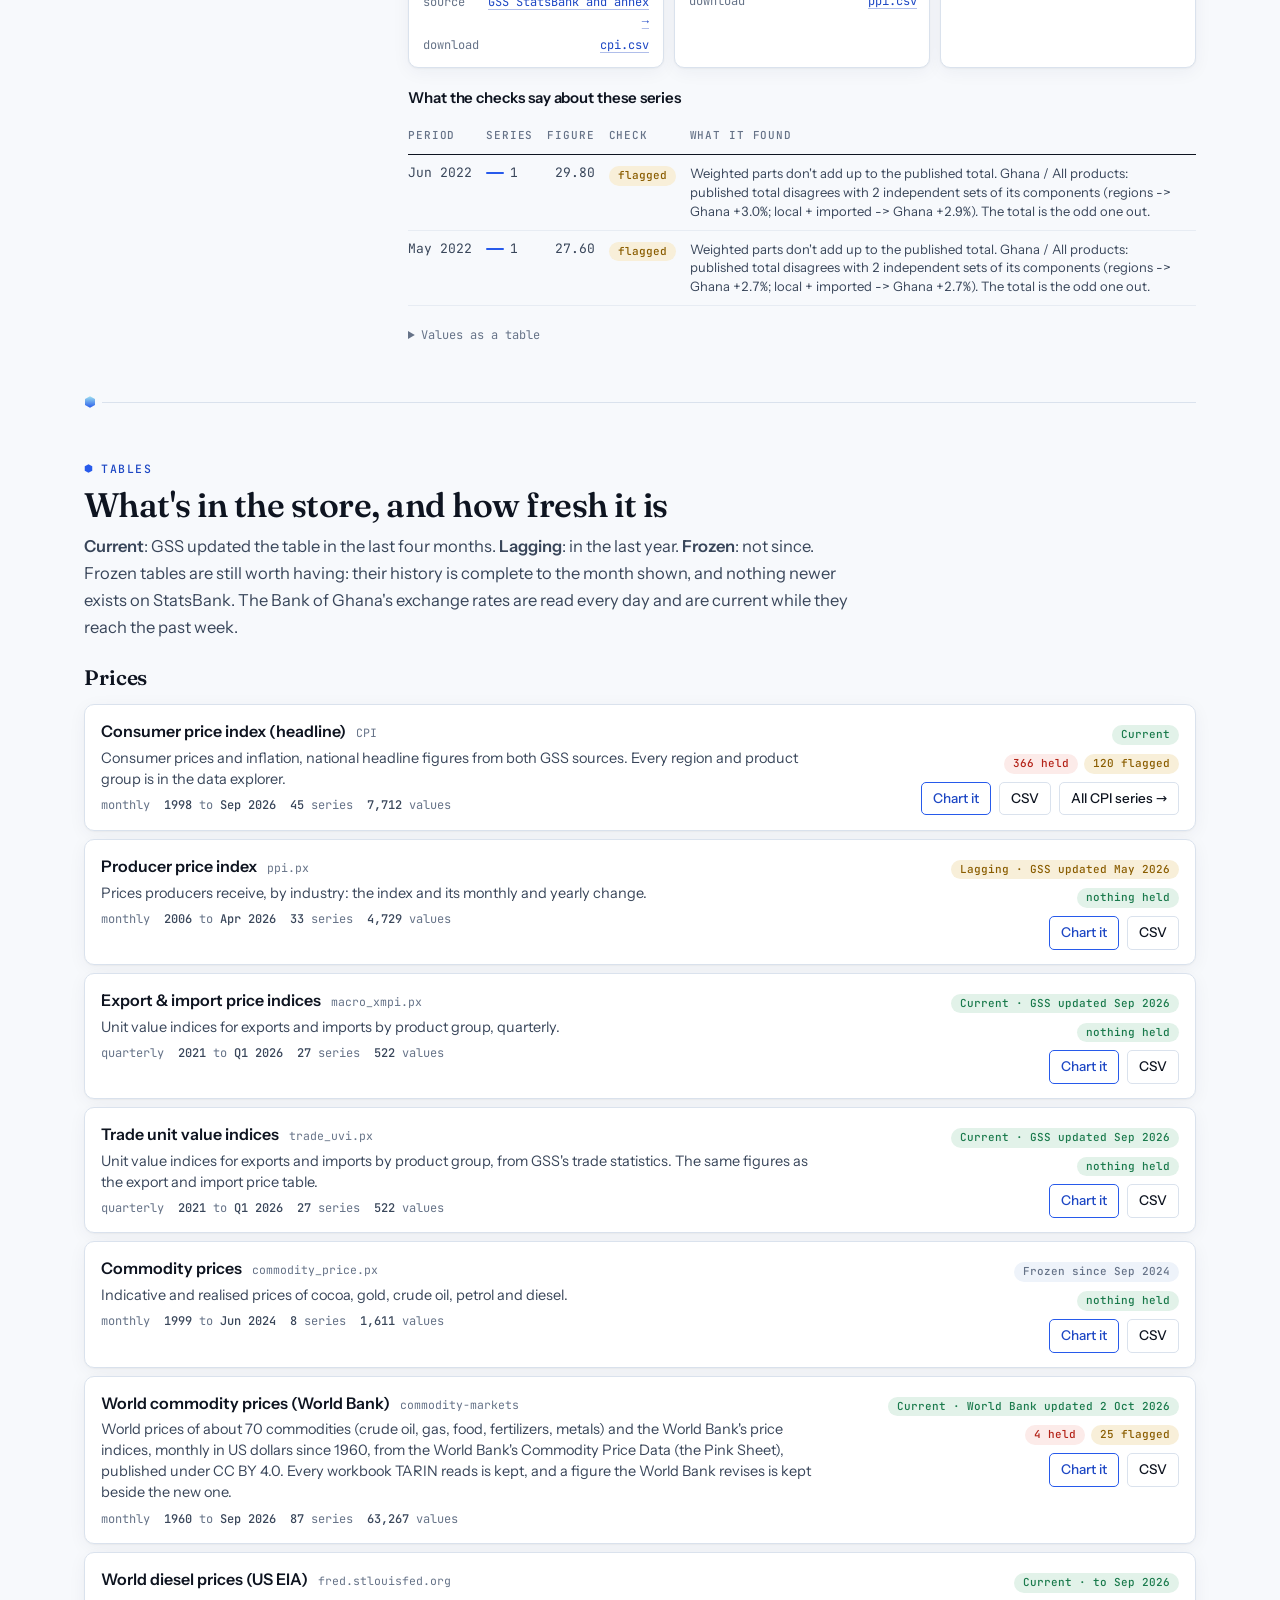
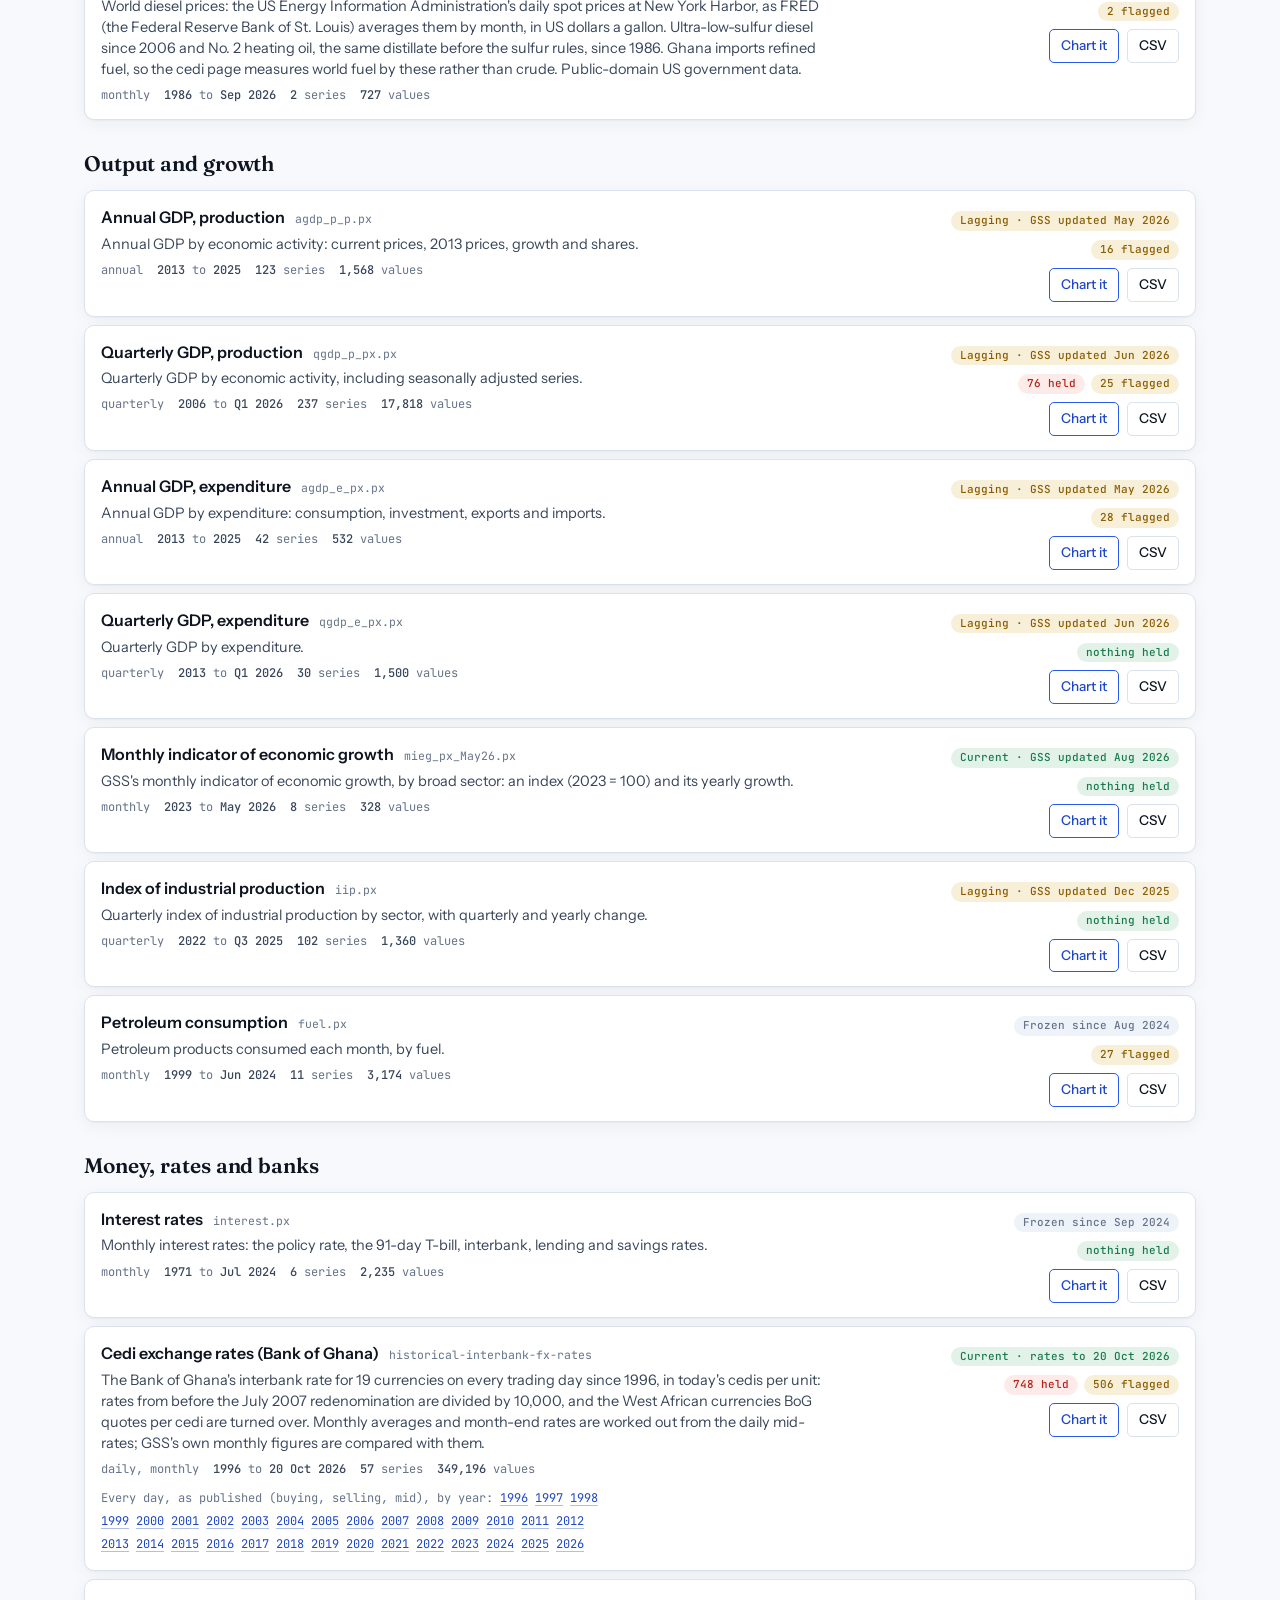
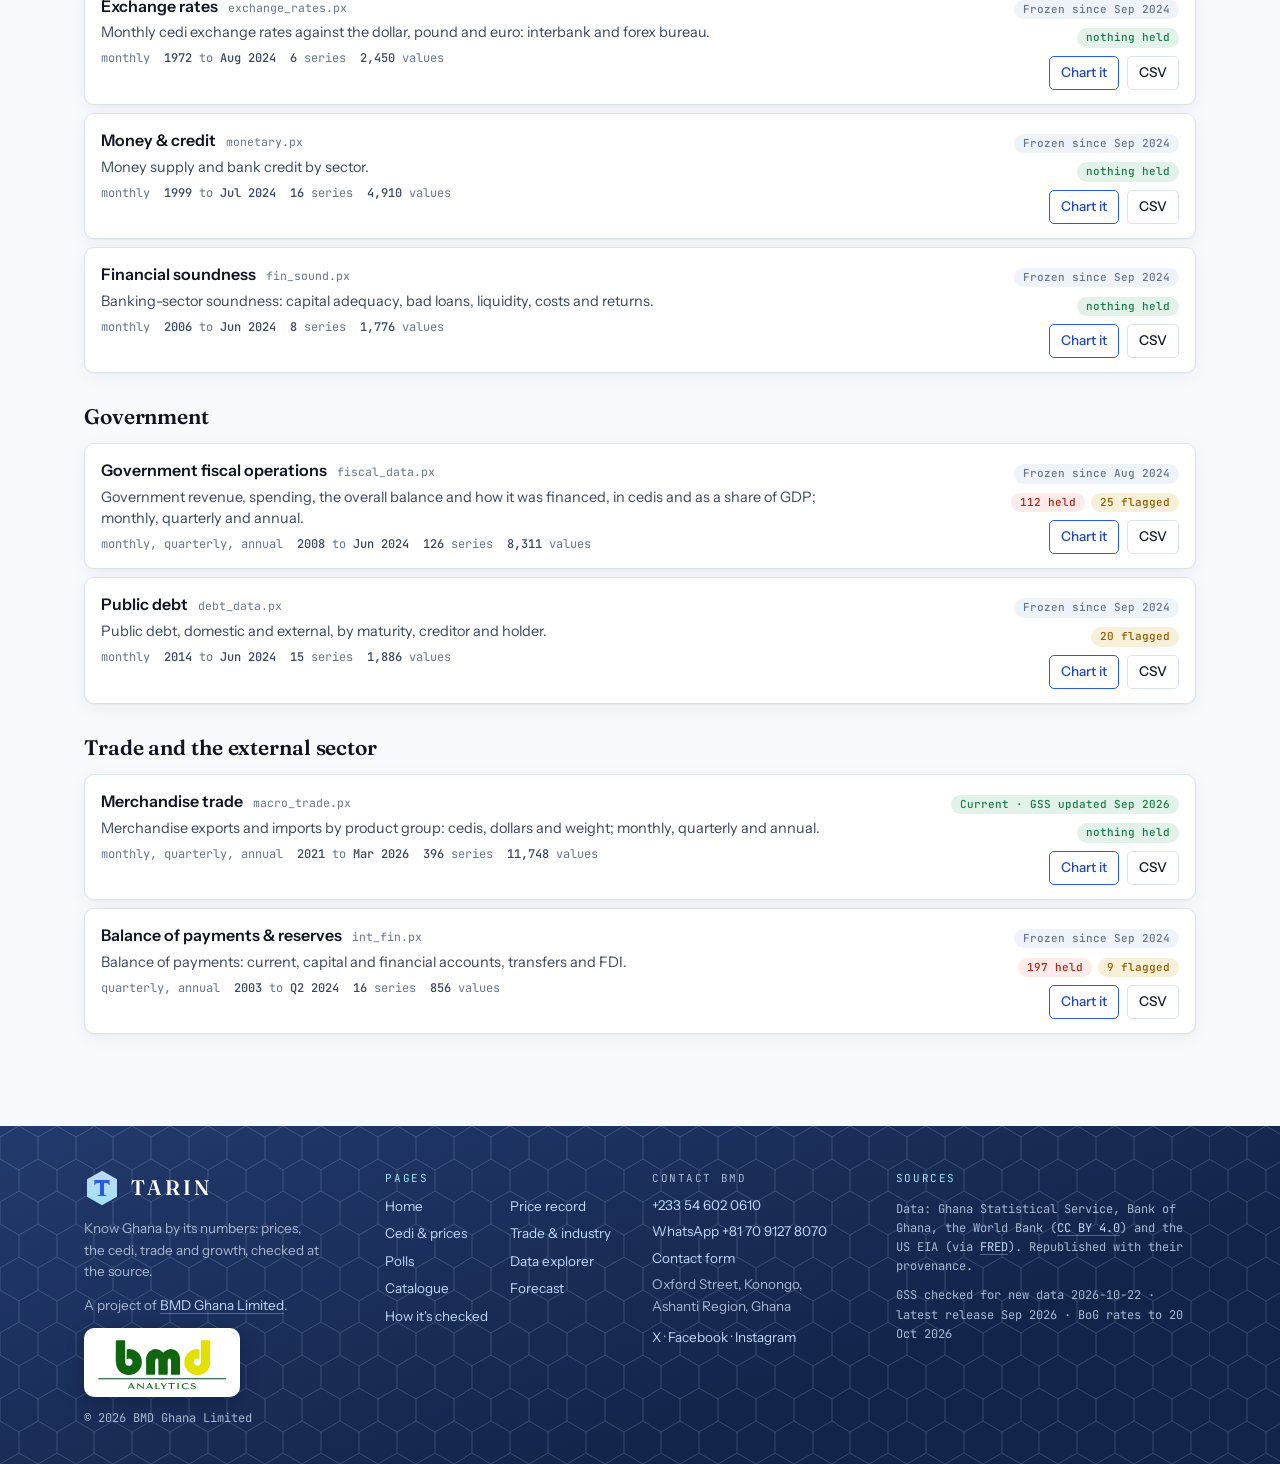
==== commit e78f86a1: "Checked GSS 2026-10-22: no new release" ====
--- a/catalogue/index.html
+++ b/catalogue/index.html
@@ -122,10 +122,10 @@
   <div class="wrap">
     <a class="brand" href="../index.html" aria-label="TARIN home, a BMD Ghana project"><img src="../assets/logo.svg" alt=""><span class="word">TARIN</span><span class="by">by BMD</span></a>
     <nav class="main" aria-label="Main">
-      <a href="../index.html">Home</a>
       <a href="../price-record/index.html">Price record</a>
       <a href="../cedi/index.html">Cedi &amp; prices</a>
       <a href="../trade/index.html">Trade &amp; industry</a>
+      <a href="../polls/index.html">Polls</a>
       <a href="../explorer/index.html">Data explorer</a>
       <a href="index.html" aria-current="page">Catalogue</a>
       <a href="../forecast/index.html">Forecast</a>
@@ -228,6 +228,7 @@
       <a href="../price-record/index.html">Price record</a>
       <a href="../cedi/index.html">Cedi &amp; prices</a>
       <a href="../trade/index.html">Trade &amp; industry</a>
+      <a href="../polls/index.html">Polls</a>
       <a href="../explorer/index.html">Data explorer</a>
       <a href="../catalogue/index.html">Catalogue</a>
       <a href="../forecast/index.html">Forecast</a>
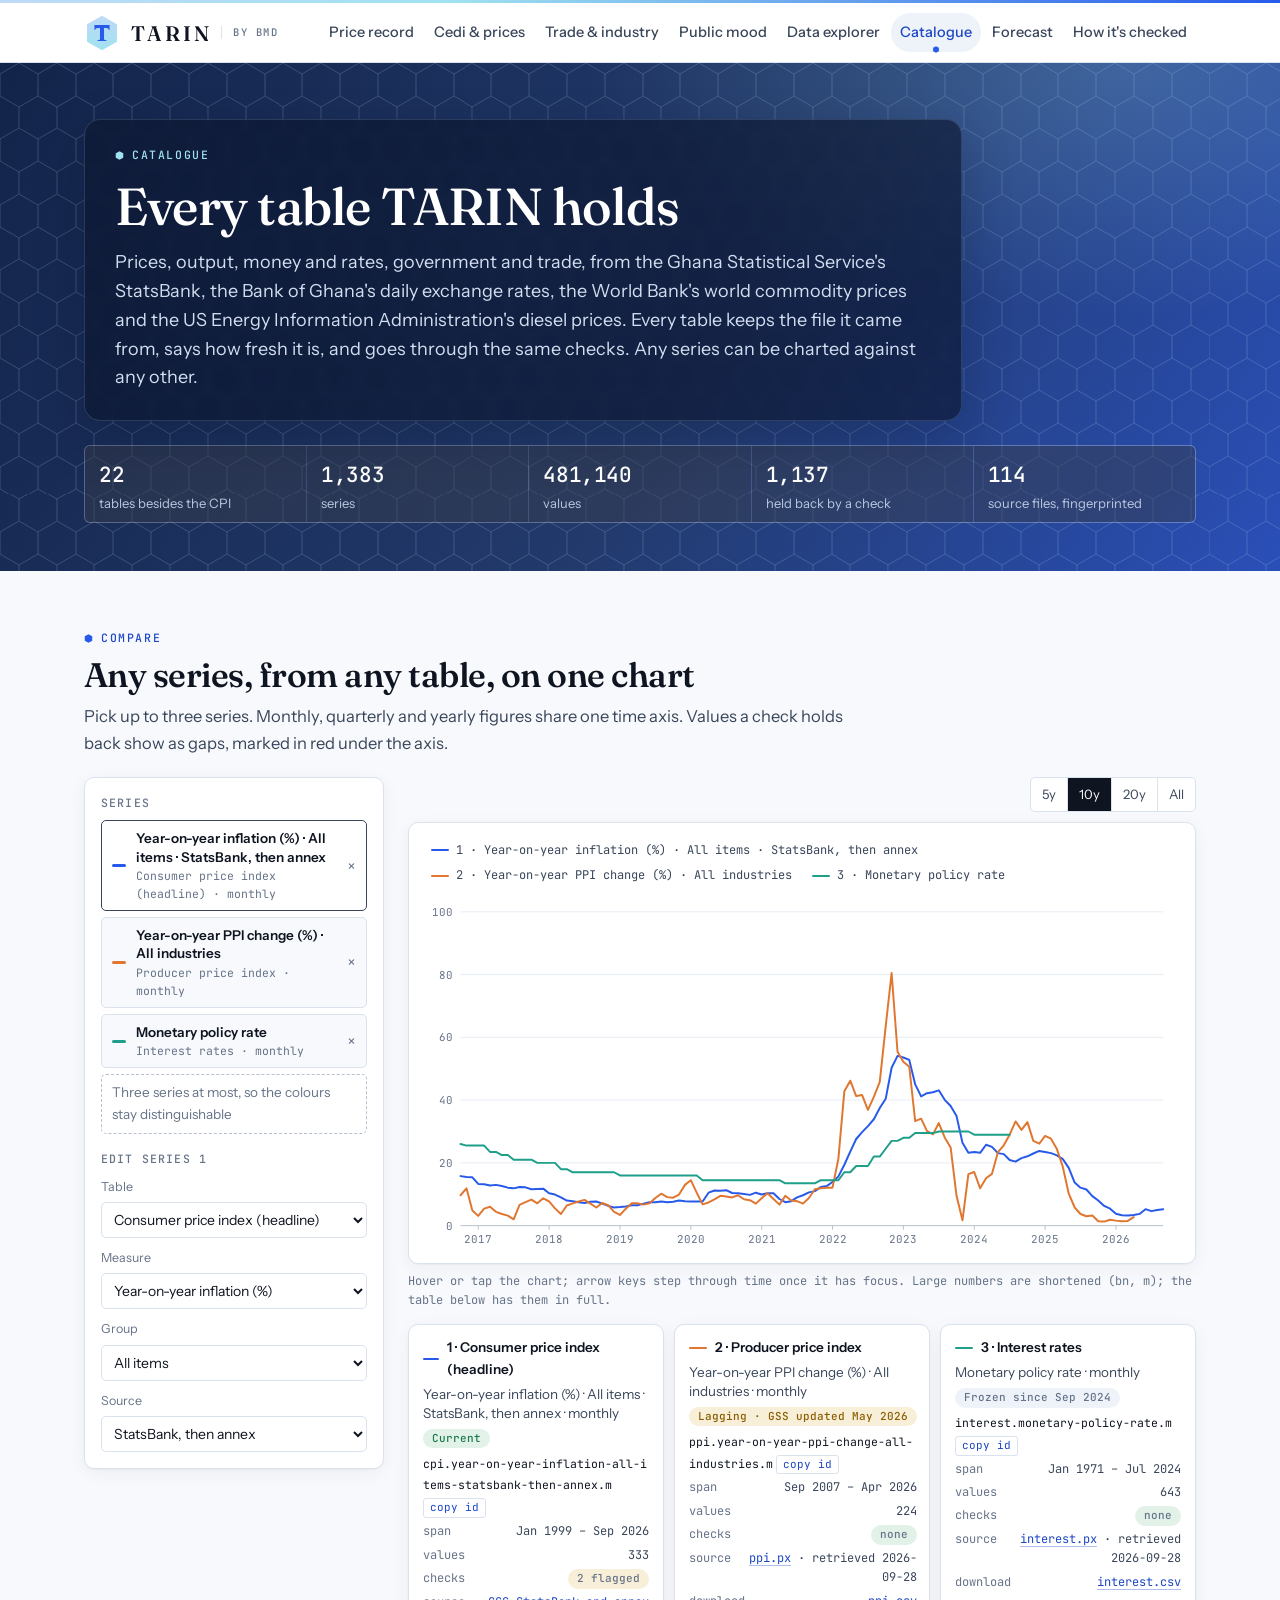
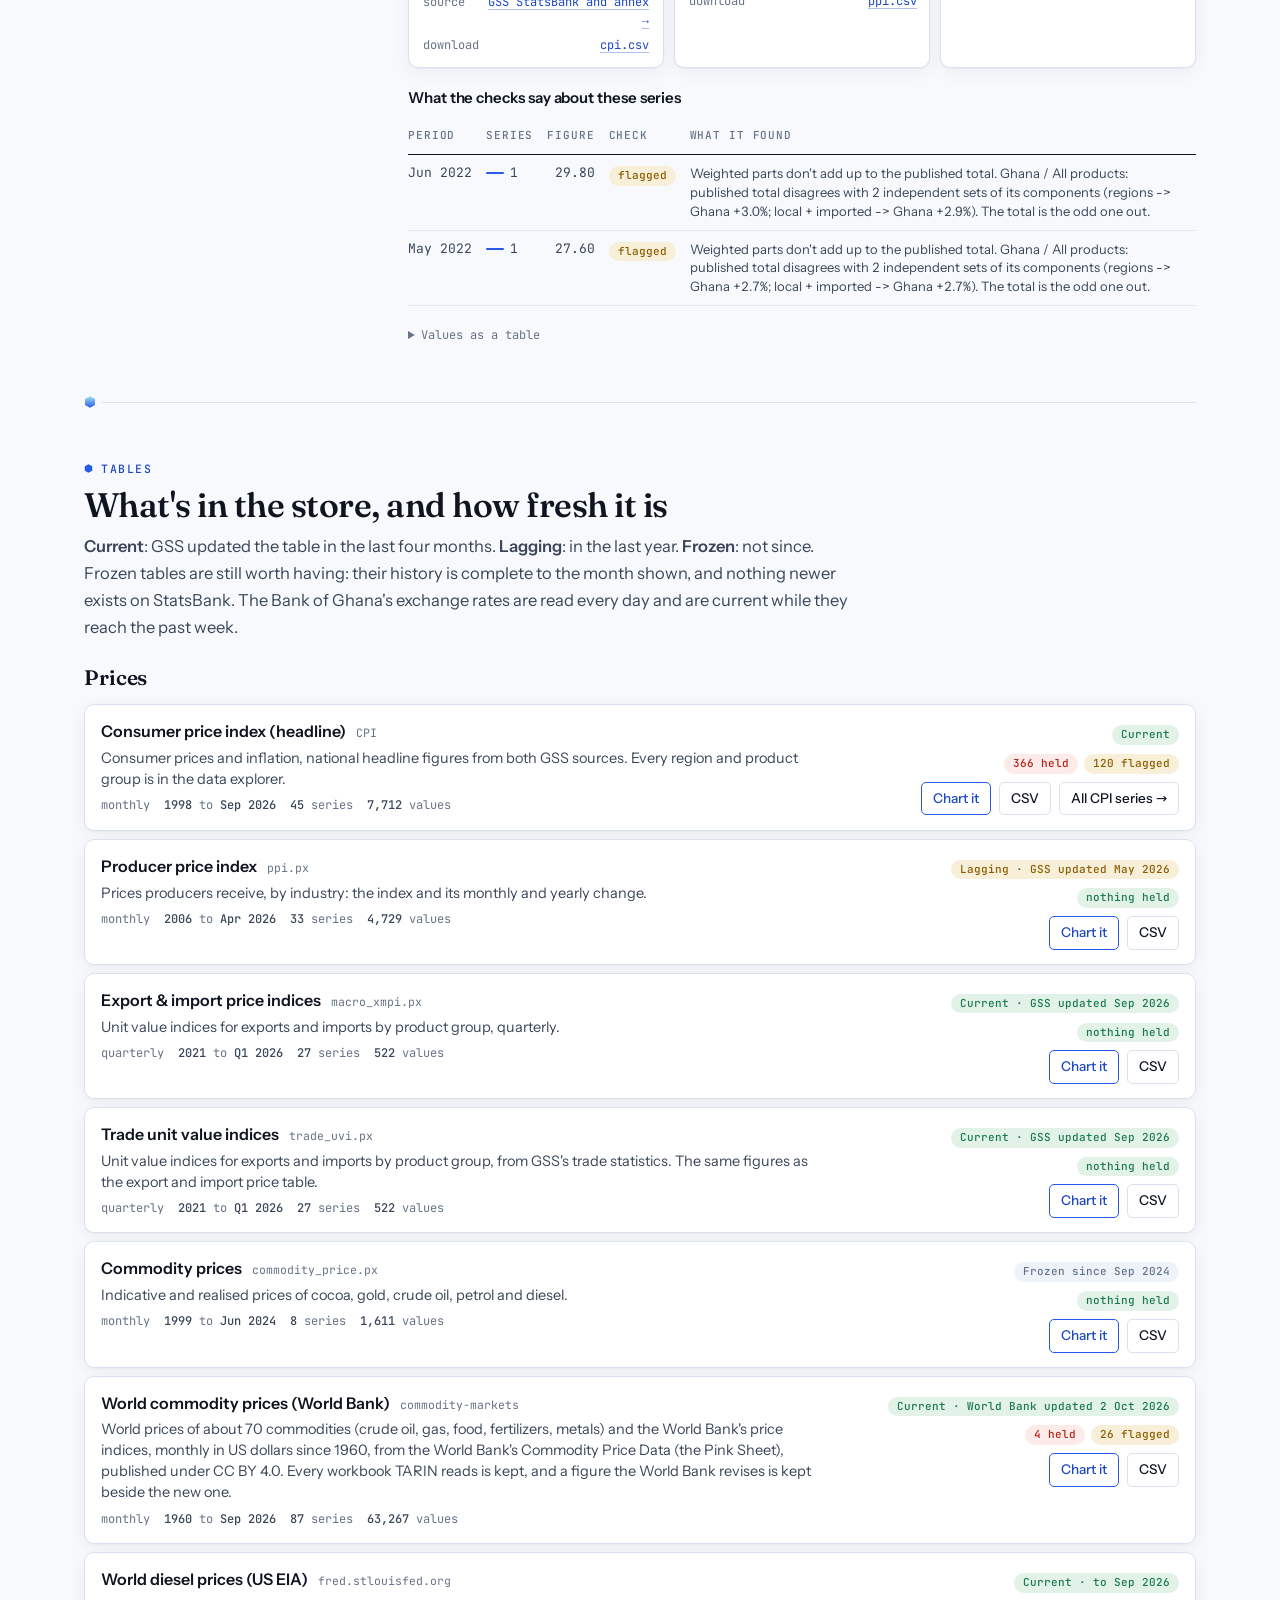
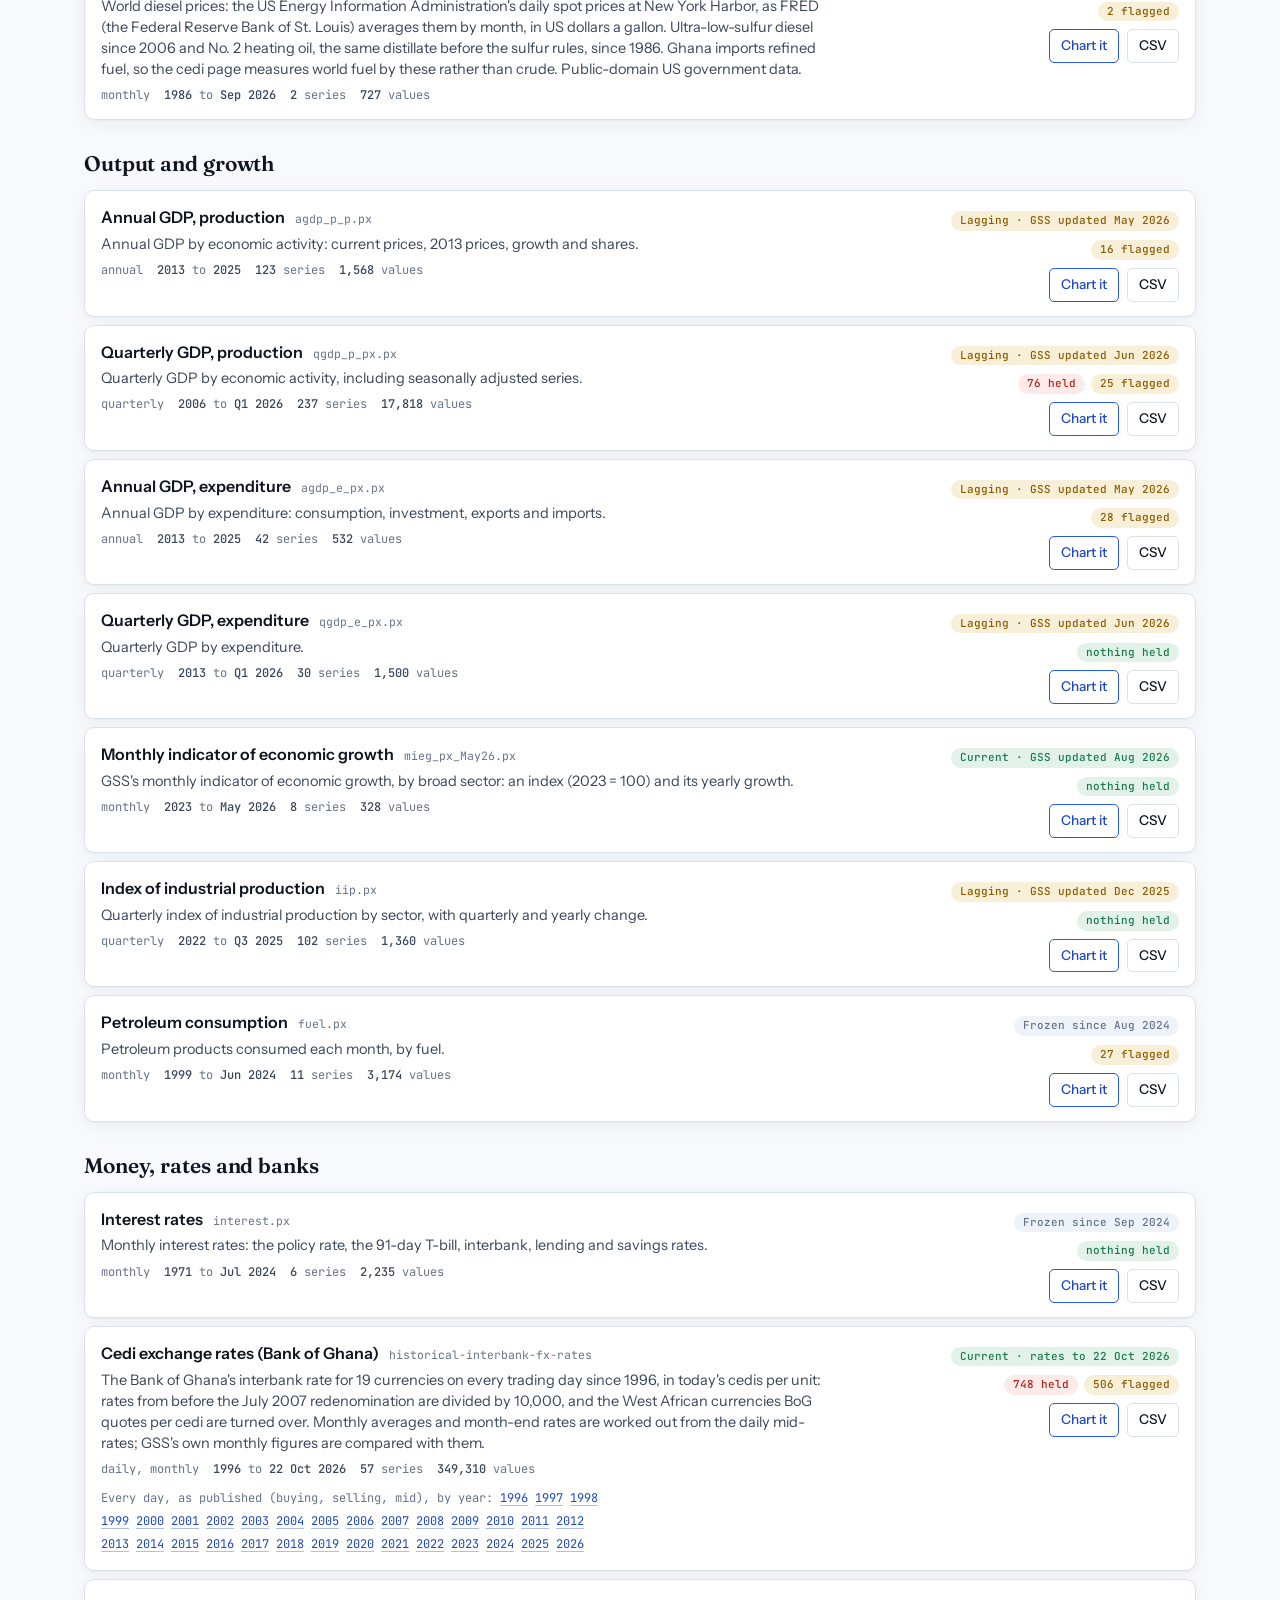
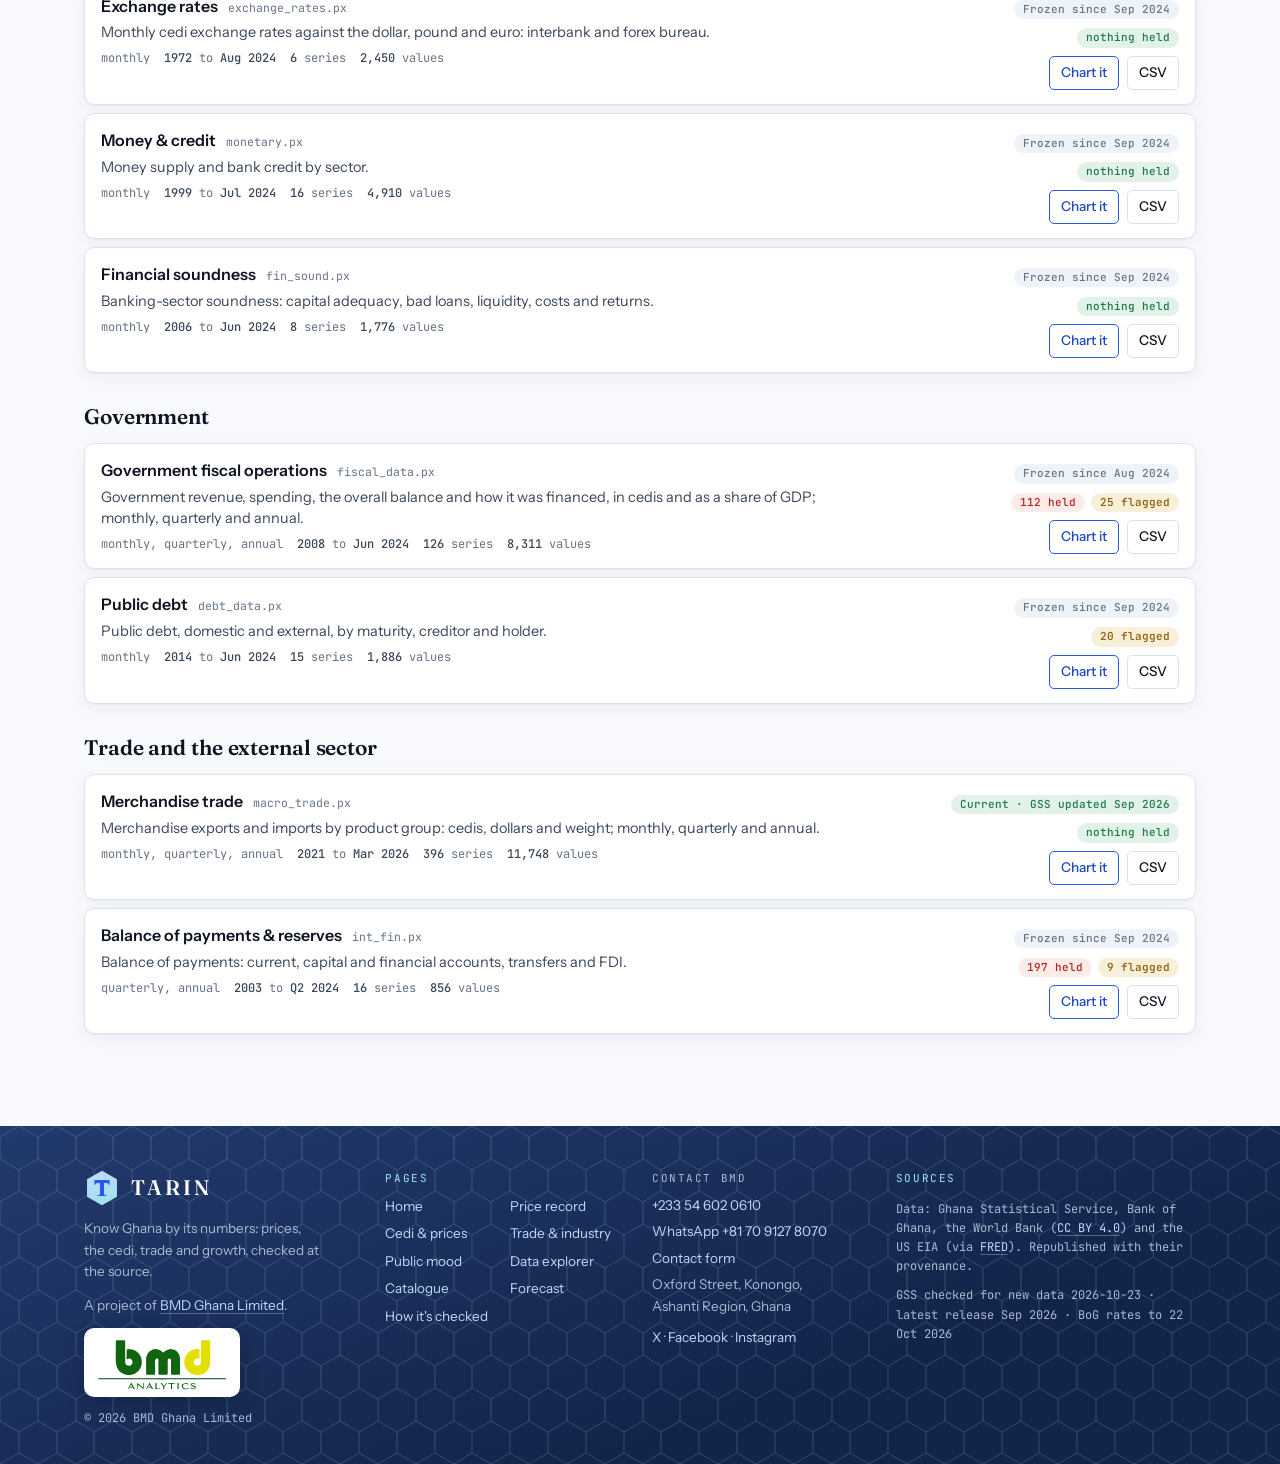
==== commit 7e80c94f: "Data update: Google search trends to 2026-10-18" ====
--- a/catalogue/index.html
+++ b/catalogue/index.html
@@ -21,7 +21,7 @@
 <link rel="icon" href="../assets/favicon.svg" type="image/svg+xml">
 <link rel="preload" href="../assets/fonts/instrument-sans-latin-wght-normal.woff2" as="font" type="font/woff2" crossorigin>
 <link rel="preload" href="../assets/fonts/fraunces-latin-opsz-normal.woff2" as="font" type="font/woff2" crossorigin>
-<link rel="stylesheet" href="../assets/tarin.css?v=983185bf84">
+<link rel="stylesheet" href="../assets/tarin.css?v=60d1ac0f77">
 <style>
 .stats { display: grid; grid-template-columns: repeat(auto-fit, minmax(140px, 1fr)); gap: 1px; background: var(--rule); border: 1px solid var(--rule); border-radius: 6px; overflow: hidden; margin-top: 8px; }
 .stats div { background: var(--surface); padding: 12px 14px 10px; display: grid; gap: 2px; align-content: start; }
@@ -125,7 +125,7 @@
       <a href="../price-record/index.html">Price record</a>
       <a href="../cedi/index.html">Cedi &amp; prices</a>
       <a href="../trade/index.html">Trade &amp; industry</a>
-      <a href="../polls/index.html">Polls</a>
+      <a href="../polls/index.html">Public mood</a>
       <a href="../explorer/index.html">Data explorer</a>
       <a href="index.html" aria-current="page">Catalogue</a>
       <a href="../forecast/index.html">Forecast</a>
@@ -228,7 +228,7 @@
       <a href="../price-record/index.html">Price record</a>
       <a href="../cedi/index.html">Cedi &amp; prices</a>
       <a href="../trade/index.html">Trade &amp; industry</a>
-      <a href="../polls/index.html">Polls</a>
+      <a href="../polls/index.html">Public mood</a>
       <a href="../explorer/index.html">Data explorer</a>
       <a href="../catalogue/index.html">Catalogue</a>
       <a href="../forecast/index.html">Forecast</a>
@@ -250,7 +250,7 @@
   </div>
 </footer>
 
-<script src="../assets/tarin.js?v=9756a9e725"></script>
+<script src="../assets/tarin.js?v=3985f6f001"></script>
 <script>
 (function () {
   "use strict";
--- a/assets/tarin.css
+++ b/assets/tarin.css
@@ -116,7 +116,7 @@
   font-variation-settings: "opsz" 72; }
 .brand:hover { color: var(--navy); }
 nav.main { display: flex; flex-wrap: wrap; gap: 2px 2px; }
-nav.main a { position: relative; color: var(--ink-2); text-decoration: none; font-size: 14.5px; font-weight: 500; padding: 8px 11px; border-radius: 999px; }
+nav.main a { position: relative; color: var(--ink-2); text-decoration: none; font-size: 14.5px; font-weight: 500; padding: 8px 9px; border-radius: 999px; }
 nav.main a:hover { color: var(--ink); background: var(--sunk); }
 nav.main a[aria-current="page"] { color: var(--brand-ink); background: var(--sunk); }
 nav.main a[aria-current="page"]::after {
@@ -265,6 +265,13 @@
 .news ul { list-style: none; margin: 0; padding: 0; display: grid; gap: 4px; }
 .news li .d { font-family: var(--f-mono); font-size: 12px; color: var(--muted); margin-right: 8px; }
 
+/* ---- sub-pages of one section (Public mood: polls, searches) ---- */
+nav.subtabs { display: flex; flex-wrap: wrap; gap: 8px; padding-top: 24px; }
+nav.subtabs a { font-size: 14.5px; font-weight: 600; text-decoration: none; color: var(--ink-2); padding: 8px 16px;
+  border: 1px solid var(--rule); border-radius: 999px; background: var(--surface); }
+nav.subtabs a:hover { border-color: var(--brand); color: var(--brand-ink); }
+nav.subtabs a[aria-current="page"] { background: var(--navy); border-color: var(--navy); color: #fff; }
+
 /* ---- contents list on long pages ---- */
 nav.toc { display: flex; flex-wrap: wrap; align-items: center; gap: 8px; padding-block: 22px 6px; font-family: var(--f-mono); font-size: 12px; }
 nav.toc span { color: var(--muted); padding: 4px 0; margin-right: 4px; text-transform: uppercase; letter-spacing: 0.12em; font-size: 11px; }
